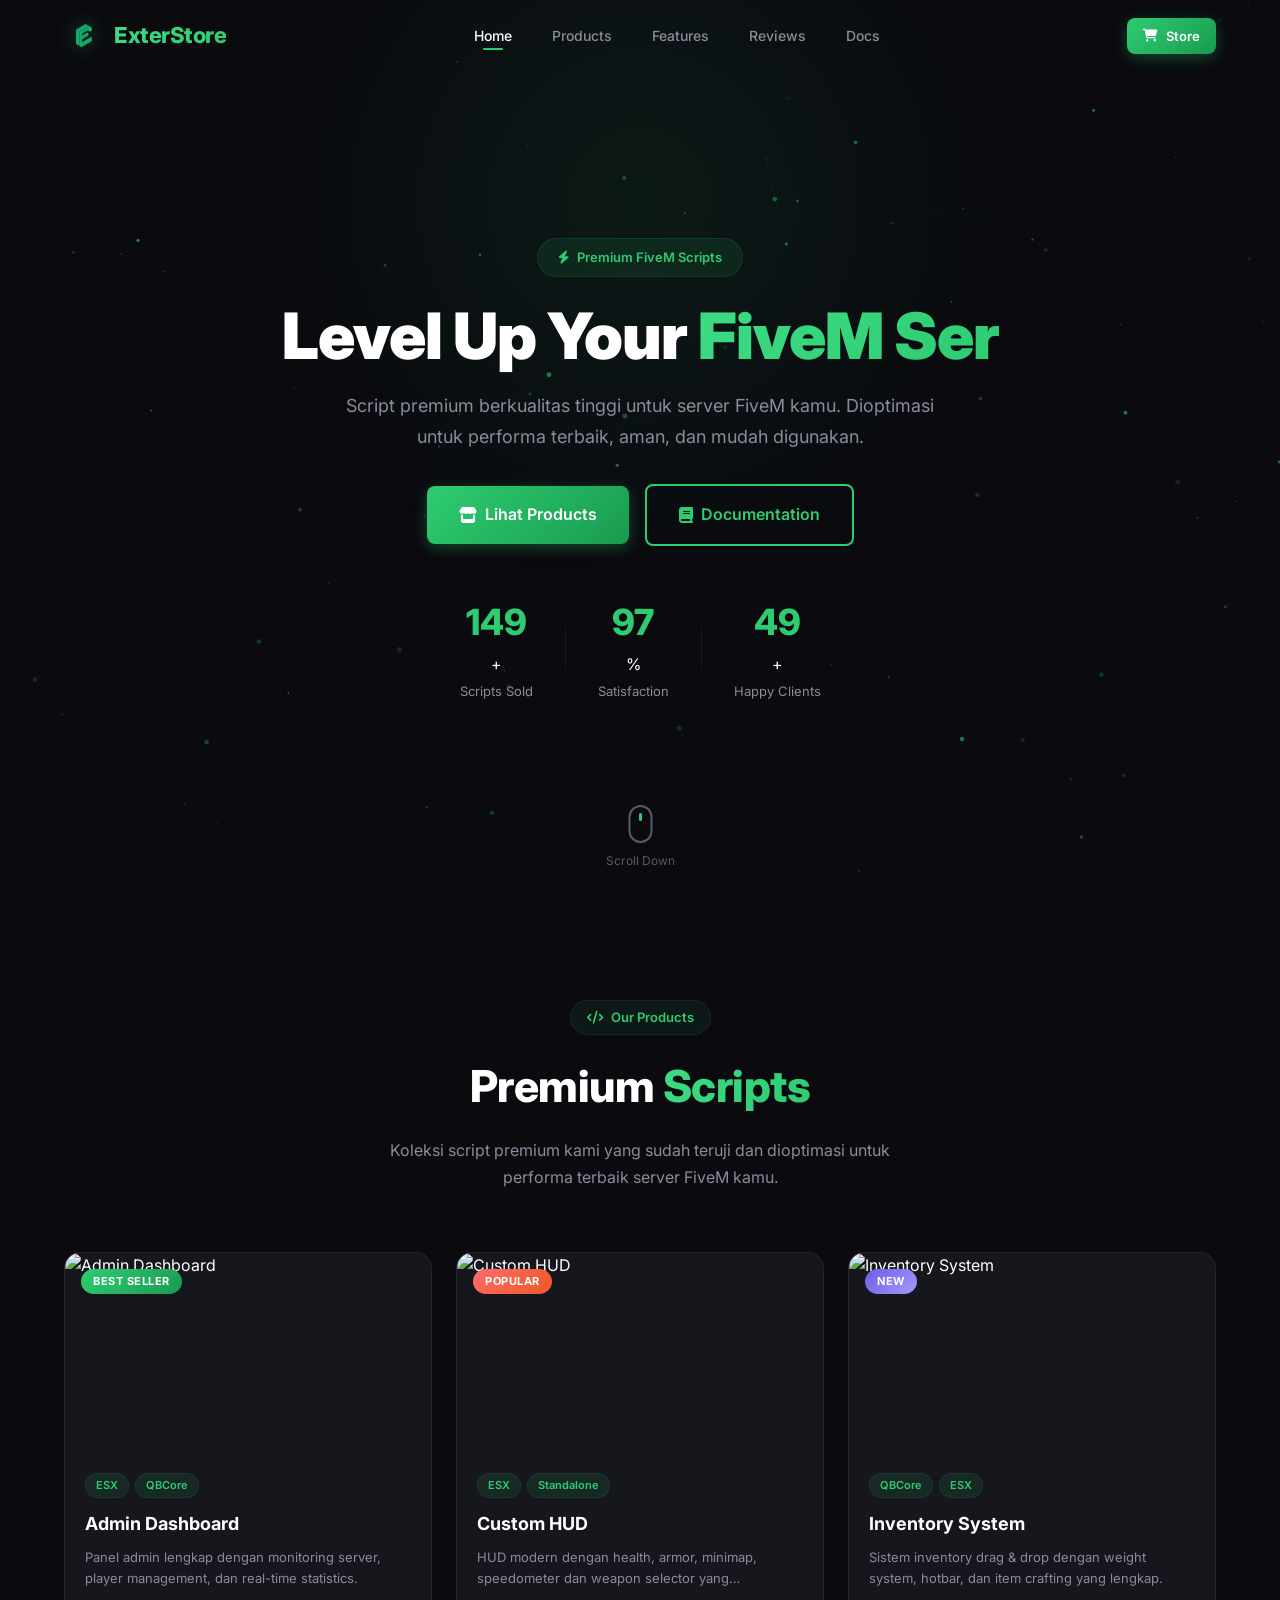
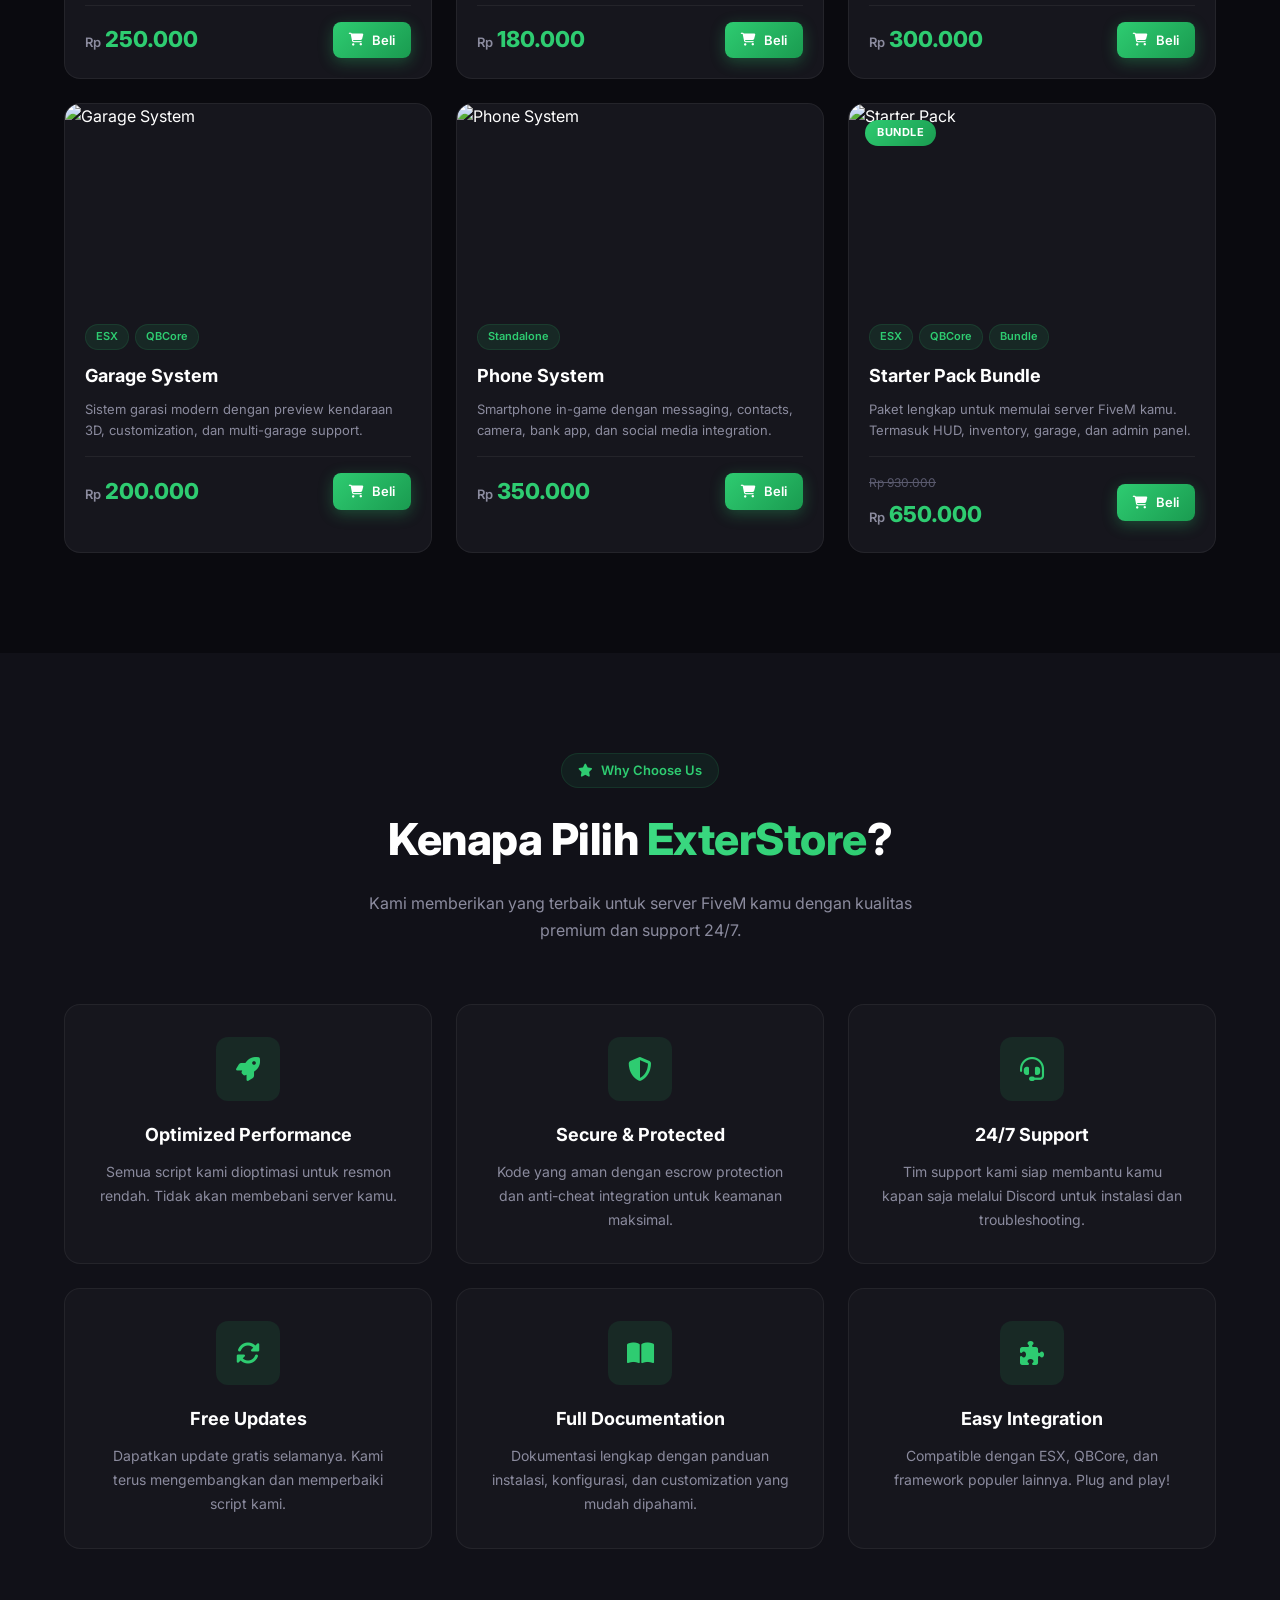
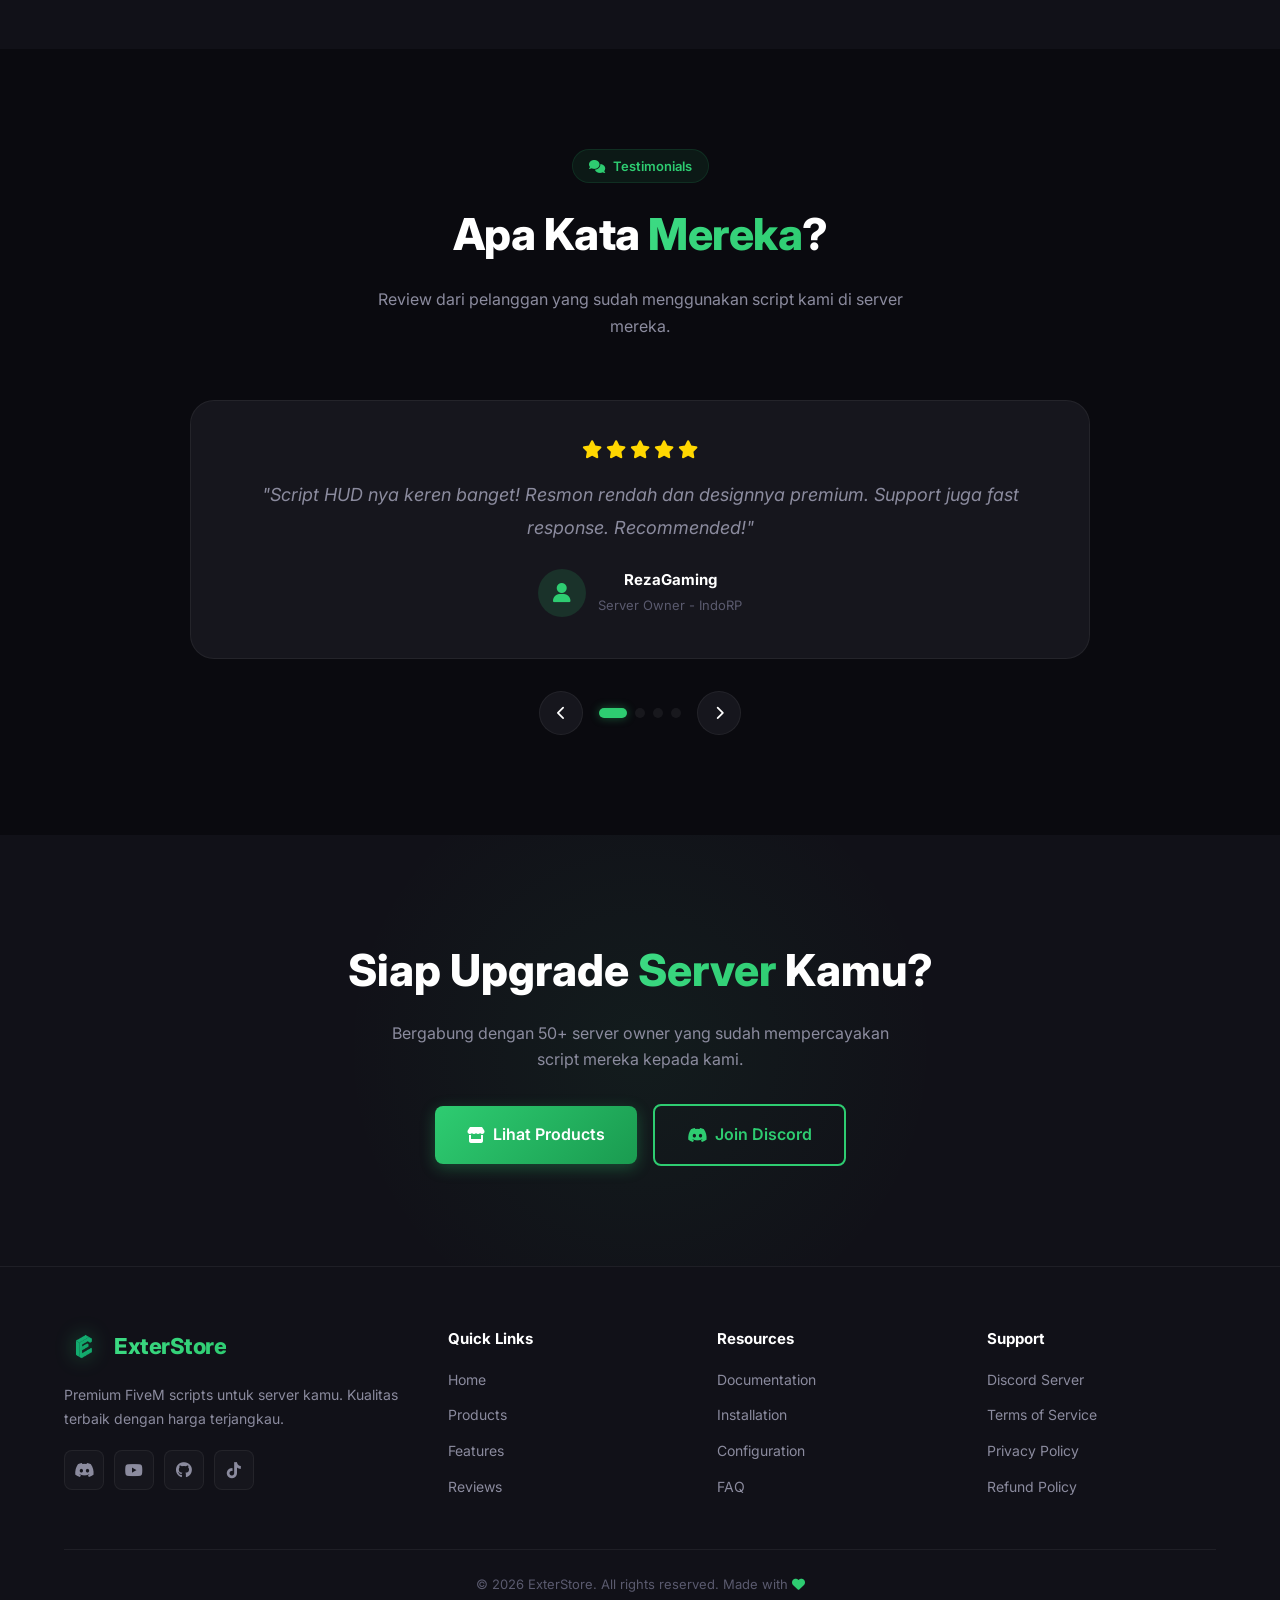
==== index.html @ 3ec89d00 "Add files via upload" ====
<!DOCTYPE html>
<html lang="id">
<head>
    <meta charset="UTF-8">
    <meta name="viewport" content="width=device-width, initial-scale=1.0">
    <title>ExterStore - Premium FiveM Scripts</title>
    <link rel="icon" href="logo.png" type="image/png">
    <link href="https://fonts.googleapis.com/css2?family=Inter:wght@300;400;500;600;700;800;900&display=swap" rel="stylesheet">
    <link rel="stylesheet" href="https://cdnjs.cloudflare.com/ajax/libs/font-awesome/6.5.1/css/all.min.css">
    <link rel="stylesheet" href="style.css">
</head>
<body>
    <!-- Particle Canvas -->
    <canvas id="particles-canvas"></canvas>

    <!-- Navbar -->
    <nav class="navbar" id="navbar">
        <div class="nav-container">
            <a href="#" class="nav-logo">
                <img src="logo.png" alt="ExterStore Logo" class="logo-img">
                <span class="logo-text">ExterStore</span>
            </a>
            <ul class="nav-links" id="navLinks">
                <li><a href="#home" class="nav-link active">Home</a></li>
                <li><a href="#products" class="nav-link">Products</a></li>
                <li><a href="#features" class="nav-link">Features</a></li>
                <li><a href="#testimonials" class="nav-link">Reviews</a></li>
                <li><a href="docs.html" class="nav-link">Docs</a></li>
            </ul>
            <div class="nav-actions">
                <a href="#products" class="btn btn-primary btn-sm">
                    <i class="fas fa-shopping-cart"></i> Store
                </a>
                <button class="mobile-toggle" id="mobileToggle">
                    <span></span><span></span><span></span>
                </button>
            </div>
        </div>
    </nav>

    <!-- Hero Section -->
    <section class="hero" id="home">
        <div class="hero-glow"></div>
        <div class="hero-content">
            <div class="hero-badge animate-fade-in">
                <i class="fas fa-bolt"></i> Premium FiveM Scripts
            </div>
            <h1 class="hero-title animate-fade-in-up">
                Level Up Your
                <span class="gradient-text" id="typingText">FiveM Server</span>
            </h1>
            <p class="hero-description animate-fade-in-up delay-1">
                Script premium berkualitas tinggi untuk server FiveM kamu. Dioptimasi untuk performa terbaik, aman, dan mudah digunakan.
            </p>
            <div class="hero-buttons animate-fade-in-up delay-2">
                <a href="#products" class="btn btn-primary btn-lg">
                    <i class="fas fa-store"></i> Lihat Products
                </a>
                <a href="docs.html" class="btn btn-outline btn-lg">
                    <i class="fas fa-book"></i> Documentation
                </a>
            </div>
            <div class="hero-stats animate-fade-in-up delay-3">
                <div class="stat-item">
                    <span class="stat-number" data-target="150">0</span>+
                    <span class="stat-label">Scripts Sold</span>
                </div>
                <div class="stat-divider"></div>
                <div class="stat-item">
                    <span class="stat-number" data-target="98">0</span>%
                    <span class="stat-label">Satisfaction</span>
                </div>
                <div class="stat-divider"></div>
                <div class="stat-item">
                    <span class="stat-number" data-target="50">0</span>+
                    <span class="stat-label">Happy Clients</span>
                </div>
            </div>
        </div>
        <div class="hero-image animate-float">
            <div class="hero-card-glow"></div>
            <img src="https://mgx-backend-cdn.metadl.com/generate/images/1095284/2026-04-07/3ccd2b19-914b-4d5c-8f27-8f76b8eb363f.png" alt="Hero Background" class="hero-img">
        </div>
        <div class="scroll-indicator">
            <div class="mouse">
                <div class="wheel"></div>
            </div>
            <span>Scroll Down</span>
        </div>
    </section>

    <!-- Products Section -->
    <section class="section products" id="products">
        <div class="container">
            <div class="section-header reveal">
                <span class="section-badge"><i class="fas fa-code"></i> Our Products</span>
                <h2 class="section-title">Premium <span class="gradient-text">Scripts</span></h2>
                <p class="section-desc">Koleksi script premium kami yang sudah teruji dan dioptimasi untuk performa terbaik server FiveM kamu.</p>
            </div>
            <div class="products-grid">
                <!-- Product 1 -->
                <div class="product-card reveal">
                    <div class="product-badge">Best Seller</div>
                    <div class="product-image">
                        <img src="https://mgx-backend-cdn.metadl.com/generate/images/1095284/2026-04-07/8261b1d1-0df1-408c-a20c-8b82af6bc684.png" alt="Admin Dashboard">
                        <div class="product-overlay">
                            <a href="#" class="btn btn-primary btn-sm">
                                <i class="fas fa-eye"></i> Preview
                            </a>
                        </div>
                    </div>
                    <div class="product-info">
                        <div class="product-tags">
                            <span class="tag">ESX</span>
                            <span class="tag">QBCore</span>
                        </div>
                        <h3 class="product-name">Admin Dashboard</h3>
                        <p class="product-desc">Panel admin lengkap dengan monitoring server, player management, dan real-time statistics.</p>
                        <div class="product-footer">
                            <div class="product-price">
                                <span class="price-currency">Rp</span>
                                <span class="price-amount">250.000</span>
                            </div>
                            <a href="#" class="btn btn-primary btn-sm">
                                <i class="fas fa-shopping-cart"></i> Beli
                            </a>
                        </div>
                    </div>
                </div>

                <!-- Product 2 -->
                <div class="product-card reveal">
                    <div class="product-badge hot">Popular</div>
                    <div class="product-image">
                        <img src="https://mgx-backend-cdn.metadl.com/generate/images/1095284/2026-04-07/e9086ade-e99c-4cfe-8490-0e15c5d70c6b.png" alt="Custom HUD">
                        <div class="product-overlay">
                            <a href="#" class="btn btn-primary btn-sm">
                                <i class="fas fa-eye"></i> Preview
                            </a>
                        </div>
                    </div>
                    <div class="product-info">
                        <div class="product-tags">
                            <span class="tag">ESX</span>
                            <span class="tag">Standalone</span>
                        </div>
                        <h3 class="product-name">Custom HUD</h3>
                        <p class="product-desc">HUD modern dengan health, armor, minimap, speedometer dan weapon selector yang customizable.</p>
                        <div class="product-footer">
                            <div class="product-price">
                                <span class="price-currency">Rp</span>
                                <span class="price-amount">180.000</span>
                            </div>
                            <a href="#" class="btn btn-primary btn-sm">
                                <i class="fas fa-shopping-cart"></i> Beli
                            </a>
                        </div>
                    </div>
                </div>

                <!-- Product 3 -->
                <div class="product-card reveal">
                    <div class="product-badge new">New</div>
                    <div class="product-image">
                        <img src="https://mgx-backend-cdn.metadl.com/generate/images/1095284/2026-04-07/09e29620-072c-4ce6-9c4b-a440757230c9.png" alt="Inventory System">
                        <div class="product-overlay">
                            <a href="#" class="btn btn-primary btn-sm">
                                <i class="fas fa-eye"></i> Preview
                            </a>
                        </div>
                    </div>
                    <div class="product-info">
                        <div class="product-tags">
                            <span class="tag">QBCore</span>
                            <span class="tag">ESX</span>
                        </div>
                        <h3 class="product-name">Inventory System</h3>
                        <p class="product-desc">Sistem inventory drag & drop dengan weight system, hotbar, dan item crafting yang lengkap.</p>
                        <div class="product-footer">
                            <div class="product-price">
                                <span class="price-currency">Rp</span>
                                <span class="price-amount">300.000</span>
                            </div>
                            <a href="#" class="btn btn-primary btn-sm">
                                <i class="fas fa-shopping-cart"></i> Beli
                            </a>
                        </div>
                    </div>
                </div>

                <!-- Product 4 -->
                <div class="product-card reveal">
                    <div class="product-image">
                        <img src="https://mgx-backend-cdn.metadl.com/generate/images/1095284/2026-04-07/8261b1d1-0df1-408c-a20c-8b82af6bc684.png" alt="Garage System">
                        <div class="product-overlay">
                            <a href="#" class="btn btn-primary btn-sm">
                                <i class="fas fa-eye"></i> Preview
                            </a>
                        </div>
                    </div>
                    <div class="product-info">
                        <div class="product-tags">
                            <span class="tag">ESX</span>
                            <span class="tag">QBCore</span>
                        </div>
                        <h3 class="product-name">Garage System</h3>
                        <p class="product-desc">Sistem garasi modern dengan preview kendaraan 3D, customization, dan multi-garage support.</p>
                        <div class="product-footer">
                            <div class="product-price">
                                <span class="price-currency">Rp</span>
                                <span class="price-amount">200.000</span>
                            </div>
                            <a href="#" class="btn btn-primary btn-sm">
                                <i class="fas fa-shopping-cart"></i> Beli
                            </a>
                        </div>
                    </div>
                </div>

                <!-- Product 5 -->
                <div class="product-card reveal">
                    <div class="product-image">
                        <img src="https://mgx-backend-cdn.metadl.com/generate/images/1095284/2026-04-07/e9086ade-e99c-4cfe-8490-0e15c5d70c6b.png" alt="Phone System">
                        <div class="product-overlay">
                            <a href="#" class="btn btn-primary btn-sm">
                                <i class="fas fa-eye"></i> Preview
                            </a>
                        </div>
                    </div>
                    <div class="product-info">
                        <div class="product-tags">
                            <span class="tag">Standalone</span>
                        </div>
                        <h3 class="product-name">Phone System</h3>
                        <p class="product-desc">Smartphone in-game dengan messaging, contacts, camera, bank app, dan social media integration.</p>
                        <div class="product-footer">
                            <div class="product-price">
                                <span class="price-currency">Rp</span>
                                <span class="price-amount">350.000</span>
                            </div>
                            <a href="#" class="btn btn-primary btn-sm">
                                <i class="fas fa-shopping-cart"></i> Beli
                            </a>
                        </div>
                    </div>
                </div>

                <!-- Product 6 -->
                <div class="product-card reveal">
                    <div class="product-badge">Bundle</div>
                    <div class="product-image">
                        <img src="https://mgx-backend-cdn.metadl.com/generate/images/1095284/2026-04-07/09e29620-072c-4ce6-9c4b-a440757230c9.png" alt="Starter Pack">
                        <div class="product-overlay">
                            <a href="#" class="btn btn-primary btn-sm">
                                <i class="fas fa-eye"></i> Preview
                            </a>
                        </div>
                    </div>
                    <div class="product-info">
                        <div class="product-tags">
                            <span class="tag">ESX</span>
                            <span class="tag">QBCore</span>
                            <span class="tag">Bundle</span>
                        </div>
                        <h3 class="product-name">Starter Pack Bundle</h3>
                        <p class="product-desc">Paket lengkap untuk memulai server FiveM kamu. Termasuk HUD, inventory, garage, dan admin panel.</p>
                        <div class="product-footer">
                            <div class="product-price">
                                <span class="price-old">Rp 930.000</span>
                                <span class="price-currency">Rp</span>
                                <span class="price-amount">650.000</span>
                            </div>
                            <a href="#" class="btn btn-primary btn-sm">
                                <i class="fas fa-shopping-cart"></i> Beli
                            </a>
                        </div>
                    </div>
                </div>
            </div>
        </div>
    </section>

    <!-- Features Section -->
    <section class="section features" id="features">
        <div class="container">
            <div class="section-header reveal">
                <span class="section-badge"><i class="fas fa-star"></i> Why Choose Us</span>
                <h2 class="section-title">Kenapa Pilih <span class="gradient-text">ExterStore</span>?</h2>
                <p class="section-desc">Kami memberikan yang terbaik untuk server FiveM kamu dengan kualitas premium dan support 24/7.</p>
            </div>
            <div class="features-grid">
                <div class="feature-card reveal">
                    <div class="feature-icon">
                        <i class="fas fa-rocket"></i>
                    </div>
                    <h3>Optimized Performance</h3>
                    <p>Semua script kami dioptimasi untuk resmon rendah. Tidak akan membebani server kamu.</p>
                </div>
                <div class="feature-card reveal">
                    <div class="feature-icon">
                        <i class="fas fa-shield-alt"></i>
                    </div>
                    <h3>Secure & Protected</h3>
                    <p>Kode yang aman dengan escrow protection dan anti-cheat integration untuk keamanan maksimal.</p>
                </div>
                <div class="feature-card reveal">
                    <div class="feature-icon">
                        <i class="fas fa-headset"></i>
                    </div>
                    <h3>24/7 Support</h3>
                    <p>Tim support kami siap membantu kamu kapan saja melalui Discord untuk instalasi dan troubleshooting.</p>
                </div>
                <div class="feature-card reveal">
                    <div class="feature-icon">
                        <i class="fas fa-sync-alt"></i>
                    </div>
                    <h3>Free Updates</h3>
                    <p>Dapatkan update gratis selamanya. Kami terus mengembangkan dan memperbaiki script kami.</p>
                </div>
                <div class="feature-card reveal">
                    <div class="feature-icon">
                        <i class="fas fa-book-open"></i>
                    </div>
                    <h3>Full Documentation</h3>
                    <p>Dokumentasi lengkap dengan panduan instalasi, konfigurasi, dan customization yang mudah dipahami.</p>
                </div>
                <div class="feature-card reveal">
                    <div class="feature-icon">
                        <i class="fas fa-puzzle-piece"></i>
                    </div>
                    <h3>Easy Integration</h3>
                    <p>Compatible dengan ESX, QBCore, dan framework populer lainnya. Plug and play!</p>
                </div>
            </div>
        </div>
    </section>

    <!-- Testimonials Section -->
    <section class="section testimonials" id="testimonials">
        <div class="container">
            <div class="section-header reveal">
                <span class="section-badge"><i class="fas fa-comments"></i> Testimonials</span>
                <h2 class="section-title">Apa Kata <span class="gradient-text">Mereka</span>?</h2>
                <p class="section-desc">Review dari pelanggan yang sudah menggunakan script kami di server mereka.</p>
            </div>
            <div class="testimonials-slider">
                <div class="testimonials-track" id="testimonialsTrack">
                    <div class="testimonial-card">
                        <div class="testimonial-stars">
                            <i class="fas fa-star"></i><i class="fas fa-star"></i><i class="fas fa-star"></i><i class="fas fa-star"></i><i class="fas fa-star"></i>
                        </div>
                        <p class="testimonial-text">"Script HUD nya keren banget! Resmon rendah dan designnya premium. Support juga fast response. Recommended!"</p>
                        <div class="testimonial-author">
                            <div class="author-avatar">
                                <i class="fas fa-user"></i>
                            </div>
                            <div class="author-info">
                                <h4>RezaGaming</h4>
                                <span>Server Owner - IndoRP</span>
                            </div>
                        </div>
                    </div>
                    <div class="testimonial-card">
                        <div class="testimonial-stars">
                            <i class="fas fa-star"></i><i class="fas fa-star"></i><i class="fas fa-star"></i><i class="fas fa-star"></i><i class="fas fa-star"></i>
                        </div>
                        <p class="testimonial-text">"Admin Dashboard nya sangat membantu untuk manage server. Fiturnya lengkap dan mudah digunakan. Worth the price!"</p>
                        <div class="testimonial-author">
                            <div class="author-avatar">
                                <i class="fas fa-user"></i>
                            </div>
                            <div class="author-info">
                                <h4>DarkNight</h4>
                                <span>Developer - NightCity RP</span>
                            </div>
                        </div>
                    </div>
                    <div class="testimonial-card">
                        <div class="testimonial-stars">
                            <i class="fas fa-star"></i><i class="fas fa-star"></i><i class="fas fa-star"></i><i class="fas fa-star"></i><i class="fas fa-star-half-alt"></i>
                        </div>
                        <p class="testimonial-text">"Inventory system nya smooth banget, drag and drop nya responsive. Player di server saya suka banget sama UI nya!"</p>
                        <div class="testimonial-author">
                            <div class="author-avatar">
                                <i class="fas fa-user"></i>
                            </div>
                            <div class="author-info">
                                <h4>AxelDev</h4>
                                <span>Server Owner - MetroCity</span>
                            </div>
                        </div>
                    </div>
                    <div class="testimonial-card">
                        <div class="testimonial-stars">
                            <i class="fas fa-star"></i><i class="fas fa-star"></i><i class="fas fa-star"></i><i class="fas fa-star"></i><i class="fas fa-star"></i>
                        </div>
                        <p class="testimonial-text">"Beli starter pack bundle dan langsung bisa setup server dalam sehari. Dokumentasinya jelas dan lengkap. Top!"</p>
                        <div class="testimonial-author">
                            <div class="author-avatar">
                                <i class="fas fa-user"></i>
                            </div>
                            <div class="author-info">
                                <h4>FajarRP</h4>
                                <span>Server Owner - SunriseRP</span>
                            </div>
                        </div>
                    </div>
                </div>
                <div class="slider-controls">
                    <button class="slider-btn prev" id="prevBtn"><i class="fas fa-chevron-left"></i></button>
                    <div class="slider-dots" id="sliderDots"></div>
                    <button class="slider-btn next" id="nextBtn"><i class="fas fa-chevron-right"></i></button>
                </div>
            </div>
        </div>
    </section>

    <!-- CTA Section -->
    <section class="section cta-section">
        <div class="cta-glow"></div>
        <div class="container">
            <div class="cta-content reveal">
                <h2 class="cta-title">Siap Upgrade <span class="gradient-text">Server</span> Kamu?</h2>
                <p class="cta-desc">Bergabung dengan 50+ server owner yang sudah mempercayakan script mereka kepada kami.</p>
                <div class="cta-buttons">
                    <a href="#products" class="btn btn-primary btn-lg">
                        <i class="fas fa-store"></i> Lihat Products
                    </a>
                    <a href="https://discord.gg/" class="btn btn-outline btn-lg" target="_blank">
                        <i class="fab fa-discord"></i> Join Discord
                    </a>
                </div>
            </div>
        </div>
    </section>

    <!-- Footer -->
    <footer class="footer">
        <div class="container">
            <div class="footer-grid">
                <div class="footer-brand">
                    <a href="#" class="footer-logo">
                        <img src="logo.png" alt="ExterStore Logo" class="logo-img">
                        <span class="logo-text">ExterStore</span>
                    </a>
                    <p class="footer-desc">Premium FiveM scripts untuk server kamu. Kualitas terbaik dengan harga terjangkau.</p>
                    <div class="footer-socials">
                        <a href="#" class="social-link"><i class="fab fa-discord"></i></a>
                        <a href="#" class="social-link"><i class="fab fa-youtube"></i></a>
                        <a href="#" class="social-link"><i class="fab fa-github"></i></a>
                        <a href="#" class="social-link"><i class="fab fa-tiktok"></i></a>
                    </div>
                </div>
                <div class="footer-links-group">
                    <h4>Quick Links</h4>
                    <ul class="footer-links">
                        <li><a href="#home">Home</a></li>
                        <li><a href="#products">Products</a></li>
                        <li><a href="#features">Features</a></li>
                        <li><a href="#testimonials">Reviews</a></li>
                    </ul>
                </div>
                <div class="footer-links-group">
                    <h4>Resources</h4>
                    <ul class="footer-links">
                        <li><a href="docs.html">Documentation</a></li>
                        <li><a href="docs.html#installation">Installation</a></li>
                        <li><a href="docs.html#configuration">Configuration</a></li>
                        <li><a href="docs.html#faq">FAQ</a></li>
                    </ul>
                </div>
                <div class="footer-links-group">
                    <h4>Support</h4>
                    <ul class="footer-links">
                        <li><a href="#">Discord Server</a></li>
                        <li><a href="#">Terms of Service</a></li>
                        <li><a href="#">Privacy Policy</a></li>
                        <li><a href="#">Refund Policy</a></li>
                    </ul>
                </div>
            </div>
            <div class="footer-bottom">
                <p>&copy; 2026 ExterStore. All rights reserved. Made with <i class="fas fa-heart" style="color: #2ECC71;"></i></p>
            </div>
        </div>
    </footer>

    <script src="script.js"></script>
</body>
</html>
---- style.css ----
/* ============================================
   ExterStore - Premium FiveM Scripts Store
   Dark Theme + Green Accent
   ============================================ */

/* === CSS Variables === */
:root {
    --bg-primary: #0A0A0F;
    --bg-secondary: #111118;
    --bg-card: #16161D;
    --bg-card-hover: #1C1C25;
    --accent: #2ECC71;
    --accent-light: #3DDB84;
    --accent-dark: #1A9B50;
    --accent-glow: rgba(46, 204, 113, 0.3);
    --accent-glow-strong: rgba(46, 204, 113, 0.5);
    --text-primary: #FFFFFF;
    --text-secondary: #8B8B9E;
    --text-muted: #5A5A6E;
    --border: rgba(46, 204, 113, 0.12);
    --border-light: rgba(255, 255, 255, 0.06);
    --gradient-green: linear-gradient(135deg, #2ECC71, #1A9B50);
    --gradient-green-light: linear-gradient(135deg, #3DDB84, #2ECC71);
    --shadow-green: 0 0 30px rgba(46, 204, 113, 0.2);
    --shadow-card: 0 8px 32px rgba(0, 0, 0, 0.3);
    --radius-sm: 8px;
    --radius-md: 12px;
    --radius-lg: 16px;
    --radius-xl: 24px;
    --transition: all 0.3s cubic-bezier(0.4, 0, 0.2, 1);
    --transition-slow: all 0.6s cubic-bezier(0.4, 0, 0.2, 1);
}

/* === Reset & Base === */
*, *::before, *::after {
    margin: 0;
    padding: 0;
    box-sizing: border-box;
}

html {
    scroll-behavior: smooth;
    scroll-padding-top: 80px;
}

body {
    font-family: 'Inter', -apple-system, BlinkMacSystemFont, sans-serif;
    background-color: var(--bg-primary);
    color: var(--text-primary);
    line-height: 1.6;
    overflow-x: hidden;
    -webkit-font-smoothing: antialiased;
}

a {
    text-decoration: none;
    color: inherit;
    transition: var(--transition);
}

img {
    max-width: 100%;
    height: auto;
    display: block;
}

ul {
    list-style: none;
}

.container {
    max-width: 1200px;
    margin: 0 auto;
    padding: 0 24px;
}

/* === Particle Canvas === */
#particles-canvas {
    position: fixed;
    top: 0;
    left: 0;
    width: 100%;
    height: 100%;
    z-index: 0;
    pointer-events: none;
}

/* === Buttons === */
.btn {
    display: inline-flex;
    align-items: center;
    gap: 8px;
    padding: 12px 24px;
    border-radius: var(--radius-sm);
    font-weight: 600;
    font-size: 14px;
    cursor: pointer;
    transition: var(--transition);
    border: none;
    position: relative;
    overflow: hidden;
    font-family: inherit;
}

.btn::before {
    content: '';
    position: absolute;
    top: 0;
    left: -100%;
    width: 100%;
    height: 100%;
    background: linear-gradient(90deg, transparent, rgba(255,255,255,0.1), transparent);
    transition: left 0.5s;
}

.btn:hover::before {
    left: 100%;
}

.btn-primary {
    background: var(--gradient-green);
    color: #fff;
    box-shadow: 0 4px 15px rgba(46, 204, 113, 0.3);
}

.btn-primary:hover {
    box-shadow: 0 6px 25px rgba(46, 204, 113, 0.5);
    transform: translateY(-2px);
}

.btn-outline {
    background: transparent;
    color: var(--accent);
    border: 2px solid var(--accent);
}

.btn-outline:hover {
    background: rgba(46, 204, 113, 0.1);
    box-shadow: 0 4px 15px rgba(46, 204, 113, 0.2);
    transform: translateY(-2px);
}

.btn-sm {
    padding: 8px 16px;
    font-size: 13px;
}

.btn-lg {
    padding: 16px 32px;
    font-size: 16px;
}

/* === Gradient Text === */
.gradient-text {
    background: var(--gradient-green-light);
    -webkit-background-clip: text;
    -webkit-text-fill-color: transparent;
    background-clip: text;
}

/* === Navbar === */
.navbar {
    position: fixed;
    top: 0;
    left: 0;
    width: 100%;
    z-index: 1000;
    padding: 16px 0;
    transition: var(--transition);
    background: transparent;
}

.navbar.scrolled {
    background: rgba(10, 10, 15, 0.85);
    backdrop-filter: blur(20px);
    -webkit-backdrop-filter: blur(20px);
    border-bottom: 1px solid var(--border-light);
    padding: 10px 0;
}

.nav-container {
    max-width: 1200px;
    margin: 0 auto;
    padding: 0 24px;
    display: flex;
    align-items: center;
    justify-content: space-between;
}

.nav-logo {
    display: flex;
    align-items: center;
    gap: 10px;
    z-index: 1001;
}

.logo-img {
    width: 40px;
    height: 40px;
    border-radius: 10px;
    filter: drop-shadow(0 0 10px rgba(46, 204, 113, 0.4));
    transition: var(--transition);
}

.nav-logo:hover .logo-img {
    filter: drop-shadow(0 0 20px rgba(46, 204, 113, 0.6));
    transform: scale(1.05);
}

.logo-text {
    font-size: 22px;
    font-weight: 800;
    background: var(--gradient-green-light);
    -webkit-background-clip: text;
    -webkit-text-fill-color: transparent;
    background-clip: text;
    letter-spacing: -0.5px;
}

.nav-links {
    display: flex;
    align-items: center;
    gap: 8px;
}

.nav-link {
    padding: 8px 16px;
    border-radius: var(--radius-sm);
    font-size: 14px;
    font-weight: 500;
    color: var(--text-secondary);
    transition: var(--transition);
    position: relative;
}

.nav-link::after {
    content: '';
    position: absolute;
    bottom: 2px;
    left: 50%;
    transform: translateX(-50%);
    width: 0;
    height: 2px;
    background: var(--accent);
    border-radius: 2px;
    transition: var(--transition);
}

.nav-link:hover,
.nav-link.active {
    color: var(--text-primary);
}

.nav-link:hover::after,
.nav-link.active::after {
    width: 20px;
}

.nav-actions {
    display: flex;
    align-items: center;
    gap: 12px;
}

.mobile-toggle {
    display: none;
    flex-direction: column;
    gap: 5px;
    background: none;
    border: none;
    cursor: pointer;
    padding: 4px;
    z-index: 1001;
}

.mobile-toggle span {
    width: 24px;
    height: 2px;
    background: var(--text-primary);
    border-radius: 2px;
    transition: var(--transition);
}

.mobile-toggle.active span:nth-child(1) {
    transform: rotate(45deg) translate(5px, 5px);
}

.mobile-toggle.active span:nth-child(2) {
    opacity: 0;
}

.mobile-toggle.active span:nth-child(3) {
    transform: rotate(-45deg) translate(5px, -5px);
}

/* === Hero Section === */
.hero {
    min-height: 100vh;
    display: flex;
    align-items: center;
    justify-content: center;
    position: relative;
    padding: 120px 24px 80px;
    overflow: hidden;
}

.hero-glow {
    position: absolute;
    top: -200px;
    left: 50%;
    transform: translateX(-50%);
    width: 800px;
    height: 800px;
    background: radial-gradient(circle, rgba(46, 204, 113, 0.08) 0%, transparent 70%);
    pointer-events: none;
    animation: pulseGlow 4s ease-in-out infinite;
}

@keyframes pulseGlow {
    0%, 100% { opacity: 0.5; transform: translateX(-50%) scale(1); }
    50% { opacity: 1; transform: translateX(-50%) scale(1.1); }
}

.hero-content {
    text-align: center;
    position: relative;
    z-index: 2;
    max-width: 800px;
}

.hero-badge {
    display: inline-flex;
    align-items: center;
    gap: 8px;
    padding: 8px 20px;
    background: rgba(46, 204, 113, 0.1);
    border: 1px solid var(--border);
    border-radius: 50px;
    font-size: 13px;
    font-weight: 600;
    color: var(--accent);
    margin-bottom: 24px;
    animation: badgePulse 2s ease-in-out infinite;
}

@keyframes badgePulse {
    0%, 100% { box-shadow: 0 0 0 0 rgba(46, 204, 113, 0.2); }
    50% { box-shadow: 0 0 0 10px rgba(46, 204, 113, 0); }
}

.hero-title {
    font-size: clamp(36px, 6vw, 64px);
    font-weight: 900;
    line-height: 1.1;
    margin-bottom: 20px;
    letter-spacing: -1px;
}

.hero-description {
    font-size: 18px;
    color: var(--text-secondary);
    max-width: 600px;
    margin: 0 auto 32px;
    line-height: 1.7;
}

.hero-buttons {
    display: flex;
    align-items: center;
    justify-content: center;
    gap: 16px;
    margin-bottom: 48px;
    flex-wrap: wrap;
}

.hero-stats {
    display: flex;
    align-items: center;
    justify-content: center;
    gap: 32px;
    flex-wrap: wrap;
}

.stat-item {
    text-align: center;
}

.stat-number {
    font-size: 36px;
    font-weight: 800;
    color: var(--accent);
    display: block;
}

.stat-label {
    font-size: 13px;
    color: var(--text-secondary);
    display: block;
    margin-top: 4px;
}

.stat-divider {
    width: 1px;
    height: 40px;
    background: var(--border-light);
}

.hero-image {
    display: none;
}

.scroll-indicator {
    position: absolute;
    bottom: 30px;
    left: 50%;
    transform: translateX(-50%);
    display: flex;
    flex-direction: column;
    align-items: center;
    gap: 8px;
    color: var(--text-muted);
    font-size: 12px;
    animation: bounce 2s ease-in-out infinite;
}

@keyframes bounce {
    0%, 100% { transform: translateX(-50%) translateY(0); }
    50% { transform: translateX(-50%) translateY(-10px); }
}

.mouse {
    width: 24px;
    height: 38px;
    border: 2px solid var(--text-muted);
    border-radius: 12px;
    position: relative;
}

.wheel {
    width: 3px;
    height: 8px;
    background: var(--accent);
    border-radius: 3px;
    position: absolute;
    top: 6px;
    left: 50%;
    transform: translateX(-50%);
    animation: scrollWheel 1.5s ease-in-out infinite;
}

@keyframes scrollWheel {
    0% { opacity: 1; transform: translateX(-50%) translateY(0); }
    100% { opacity: 0; transform: translateX(-50%) translateY(12px); }
}

/* === Section Styles === */
.section {
    padding: 100px 0;
    position: relative;
    z-index: 1;
}

.section-header {
    text-align: center;
    margin-bottom: 60px;
}

.section-badge {
    display: inline-flex;
    align-items: center;
    gap: 8px;
    padding: 6px 16px;
    background: rgba(46, 204, 113, 0.08);
    border: 1px solid var(--border);
    border-radius: 50px;
    font-size: 13px;
    font-weight: 600;
    color: var(--accent);
    margin-bottom: 16px;
}

.section-title {
    font-size: clamp(28px, 4vw, 44px);
    font-weight: 800;
    margin-bottom: 16px;
    letter-spacing: -0.5px;
}

.section-desc {
    font-size: 16px;
    color: var(--text-secondary);
    max-width: 550px;
    margin: 0 auto;
    line-height: 1.7;
}

/* === Products Grid === */
.products-grid {
    display: grid;
    grid-template-columns: repeat(3, 1fr);
    gap: 24px;
}

.product-card {
    background: var(--bg-card);
    border-radius: var(--radius-lg);
    border: 1px solid var(--border-light);
    overflow: hidden;
    transition: var(--transition-slow);
    position: relative;
}

.product-card:hover {
    transform: translateY(-8px);
    border-color: var(--border);
    box-shadow: 0 20px 60px rgba(0, 0, 0, 0.4), 0 0 40px rgba(46, 204, 113, 0.1);
}

.product-badge {
    position: absolute;
    top: 16px;
    left: 16px;
    padding: 4px 12px;
    background: var(--gradient-green);
    color: #fff;
    font-size: 11px;
    font-weight: 700;
    border-radius: 50px;
    z-index: 3;
    text-transform: uppercase;
    letter-spacing: 0.5px;
}

.product-badge.hot {
    background: linear-gradient(135deg, #FF6B6B, #EE5A24);
}

.product-badge.new {
    background: linear-gradient(135deg, #6C5CE7, #A29BFE);
}

.product-image {
    position: relative;
    height: 200px;
    overflow: hidden;
}

.product-image img {
    width: 100%;
    height: 100%;
    object-fit: cover;
    transition: var(--transition-slow);
}

.product-card:hover .product-image img {
    transform: scale(1.08);
}

.product-overlay {
    position: absolute;
    inset: 0;
    background: rgba(10, 10, 15, 0.7);
    display: flex;
    align-items: center;
    justify-content: center;
    opacity: 0;
    transition: var(--transition);
}

.product-card:hover .product-overlay {
    opacity: 1;
}

.product-info {
    padding: 20px;
}

.product-tags {
    display: flex;
    gap: 6px;
    margin-bottom: 12px;
    flex-wrap: wrap;
}

.tag {
    padding: 3px 10px;
    background: rgba(46, 204, 113, 0.1);
    border: 1px solid var(--border);
    border-radius: 50px;
    font-size: 11px;
    font-weight: 600;
    color: var(--accent);
}

.product-name {
    font-size: 18px;
    font-weight: 700;
    margin-bottom: 8px;
}

.product-desc {
    font-size: 13px;
    color: var(--text-secondary);
    line-height: 1.6;
    margin-bottom: 16px;
    display: -webkit-box;
    -webkit-line-clamp: 2;
    -webkit-box-orient: vertical;
    overflow: hidden;
}

.product-footer {
    display: flex;
    align-items: center;
    justify-content: space-between;
    padding-top: 16px;
    border-top: 1px solid var(--border-light);
}

.product-price {
    display: flex;
    align-items: baseline;
    gap: 4px;
    flex-wrap: wrap;
}

.price-currency {
    font-size: 13px;
    color: var(--text-secondary);
    font-weight: 600;
}

.price-amount {
    font-size: 22px;
    font-weight: 800;
    color: var(--accent);
}

.price-old {
    font-size: 12px;
    color: var(--text-muted);
    text-decoration: line-through;
    display: block;
    width: 100%;
}

/* === Features Grid === */
.features {
    background: var(--bg-secondary);
}

.features-grid {
    display: grid;
    grid-template-columns: repeat(3, 1fr);
    gap: 24px;
}

.feature-card {
    background: var(--bg-card);
    border: 1px solid var(--border-light);
    border-radius: var(--radius-lg);
    padding: 32px;
    text-align: center;
    transition: var(--transition-slow);
    position: relative;
    overflow: hidden;
}

.feature-card::before {
    content: '';
    position: absolute;
    top: 0;
    left: 0;
    width: 100%;
    height: 3px;
    background: var(--gradient-green);
    transform: scaleX(0);
    transition: var(--transition);
}

.feature-card:hover::before {
    transform: scaleX(1);
}

.feature-card:hover {
    transform: translateY(-6px);
    border-color: var(--border);
    box-shadow: 0 15px 40px rgba(0, 0, 0, 0.3), 0 0 30px rgba(46, 204, 113, 0.08);
}

.feature-icon {
    width: 64px;
    height: 64px;
    border-radius: var(--radius-md);
    background: rgba(46, 204, 113, 0.1);
    display: flex;
    align-items: center;
    justify-content: center;
    margin: 0 auto 20px;
    font-size: 24px;
    color: var(--accent);
    transition: var(--transition);
}

.feature-card:hover .feature-icon {
    background: var(--gradient-green);
    color: #fff;
    box-shadow: 0 8px 25px rgba(46, 204, 113, 0.3);
    transform: scale(1.1);
}

.feature-card h3 {
    font-size: 18px;
    font-weight: 700;
    margin-bottom: 10px;
}

.feature-card p {
    font-size: 14px;
    color: var(--text-secondary);
    line-height: 1.7;
}

/* === Testimonials === */
.testimonials-slider {
    max-width: 900px;
    margin: 0 auto;
    overflow: hidden;
    position: relative;
}

.testimonials-track {
    display: flex;
    transition: transform 0.5s cubic-bezier(0.4, 0, 0.2, 1);
}

.testimonial-card {
    min-width: 100%;
    padding: 40px;
    background: var(--bg-card);
    border: 1px solid var(--border-light);
    border-radius: var(--radius-xl);
    text-align: center;
    box-sizing: border-box;
}

.testimonial-stars {
    display: flex;
    justify-content: center;
    gap: 4px;
    margin-bottom: 20px;
    color: #FFD700;
    font-size: 18px;
}

.testimonial-text {
    font-size: 18px;
    line-height: 1.8;
    color: var(--text-secondary);
    margin-bottom: 24px;
    font-style: italic;
}

.testimonial-author {
    display: flex;
    align-items: center;
    justify-content: center;
    gap: 12px;
}

.author-avatar {
    width: 48px;
    height: 48px;
    border-radius: 50%;
    background: rgba(46, 204, 113, 0.15);
    display: flex;
    align-items: center;
    justify-content: center;
    color: var(--accent);
    font-size: 20px;
}

.author-info h4 {
    font-size: 15px;
    font-weight: 700;
}

.author-info span {
    font-size: 13px;
    color: var(--text-muted);
}

.slider-controls {
    display: flex;
    align-items: center;
    justify-content: center;
    gap: 16px;
    margin-top: 32px;
}

.slider-btn {
    width: 44px;
    height: 44px;
    border-radius: 50%;
    background: var(--bg-card);
    border: 1px solid var(--border-light);
    color: var(--text-primary);
    display: flex;
    align-items: center;
    justify-content: center;
    cursor: pointer;
    transition: var(--transition);
    font-size: 14px;
}

.slider-btn:hover {
    background: var(--accent);
    color: #fff;
    border-color: var(--accent);
    box-shadow: var(--shadow-green);
}

.slider-dots {
    display: flex;
    gap: 8px;
}

.slider-dot {
    width: 10px;
    height: 10px;
    border-radius: 50%;
    background: var(--border-light);
    cursor: pointer;
    transition: var(--transition);
    border: none;
}

.slider-dot.active {
    background: var(--accent);
    box-shadow: 0 0 10px rgba(46, 204, 113, 0.4);
    width: 28px;
    border-radius: 5px;
}

/* === CTA Section === */
.cta-section {
    position: relative;
    overflow: hidden;
    background: var(--bg-secondary);
}

.cta-glow {
    position: absolute;
    top: 50%;
    left: 50%;
    transform: translate(-50%, -50%);
    width: 600px;
    height: 600px;
    background: radial-gradient(circle, rgba(46, 204, 113, 0.06) 0%, transparent 70%);
    pointer-events: none;
}

.cta-content {
    text-align: center;
    position: relative;
    z-index: 1;
}

.cta-title {
    font-size: clamp(28px, 4vw, 44px);
    font-weight: 800;
    margin-bottom: 16px;
}

.cta-desc {
    font-size: 16px;
    color: var(--text-secondary);
    margin-bottom: 32px;
    max-width: 500px;
    margin-left: auto;
    margin-right: auto;
}

.cta-buttons {
    display: flex;
    align-items: center;
    justify-content: center;
    gap: 16px;
    flex-wrap: wrap;
}

/* === Footer === */
.footer {
    background: var(--bg-secondary);
    border-top: 1px solid var(--border-light);
    padding: 60px 0 24px;
    position: relative;
    z-index: 1;
}

.footer-grid {
    display: grid;
    grid-template-columns: 1.5fr 1fr 1fr 1fr;
    gap: 40px;
    margin-bottom: 40px;
}

.footer-logo {
    display: flex;
    align-items: center;
    gap: 10px;
    margin-bottom: 16px;
}

.footer-desc {
    font-size: 14px;
    color: var(--text-secondary);
    line-height: 1.7;
    margin-bottom: 20px;
}

.footer-socials {
    display: flex;
    gap: 10px;
}

.social-link {
    width: 40px;
    height: 40px;
    border-radius: var(--radius-sm);
    background: var(--bg-card);
    border: 1px solid var(--border-light);
    display: flex;
    align-items: center;
    justify-content: center;
    color: var(--text-secondary);
    font-size: 16px;
    transition: var(--transition);
}

.social-link:hover {
    background: var(--accent);
    color: #fff;
    border-color: var(--accent);
    transform: translateY(-3px);
    box-shadow: 0 6px 20px rgba(46, 204, 113, 0.3);
}

.footer-links-group h4 {
    font-size: 15px;
    font-weight: 700;
    margin-bottom: 16px;
    color: var(--text-primary);
}

.footer-links li {
    margin-bottom: 10px;
}

.footer-links a {
    font-size: 14px;
    color: var(--text-secondary);
    transition: var(--transition);
}

.footer-links a:hover {
    color: var(--accent);
    padding-left: 6px;
}

.footer-bottom {
    text-align: center;
    padding-top: 24px;
    border-top: 1px solid var(--border-light);
    font-size: 13px;
    color: var(--text-muted);
}

/* === Animations === */
.animate-fade-in {
    opacity: 0;
    animation: fadeIn 0.8s ease forwards;
}

.animate-fade-in-up {
    opacity: 0;
    transform: translateY(30px);
    animation: fadeInUp 0.8s ease forwards;
}

.delay-1 { animation-delay: 0.2s; }
.delay-2 { animation-delay: 0.4s; }
.delay-3 { animation-delay: 0.6s; }

@keyframes fadeIn {
    to { opacity: 1; }
}

@keyframes fadeInUp {
    to { opacity: 1; transform: translateY(0); }
}

.animate-float {
    animation: float 6s ease-in-out infinite;
}

@keyframes float {
    0%, 100% { transform: translateY(0); }
    50% { transform: translateY(-20px); }
}

/* Scroll Reveal */
.reveal {
    opacity: 0;
    transform: translateY(40px);
    transition: opacity 0.8s ease, transform 0.8s ease;
}

.reveal.active {
    opacity: 1;
    transform: translateY(0);
}

/* === Responsive === */
@media (max-width: 1024px) {
    .products-grid {
        grid-template-columns: repeat(2, 1fr);
    }
    .features-grid {
        grid-template-columns: repeat(2, 1fr);
    }
    .footer-grid {
        grid-template-columns: repeat(2, 1fr);
    }
}

@media (max-width: 768px) {
    .nav-links {
        position: fixed;
        top: 0;
        right: -100%;
        width: 280px;
        height: 100vh;
        background: rgba(10, 10, 15, 0.98);
        backdrop-filter: blur(20px);
        flex-direction: column;
        justify-content: center;
        padding: 40px;
        transition: var(--transition);
        border-left: 1px solid var(--border-light);
    }

    .nav-links.active {
        right: 0;
    }

    .nav-link {
        font-size: 18px;
        padding: 12px 0;
    }

    .mobile-toggle {
        display: flex;
    }

    .nav-actions .btn {
        display: none;
    }

    .hero {
        padding: 100px 24px 60px;
    }

    .hero-title {
        font-size: 36px;
    }

    .hero-description {
        font-size: 15px;
    }

    .hero-buttons {
        flex-direction: column;
    }

    .hero-buttons .btn {
        width: 100%;
        justify-content: center;
    }

    .hero-stats {
        gap: 20px;
    }

    .stat-number {
        font-size: 28px;
    }

    .products-grid {
        grid-template-columns: 1fr;
    }

    .features-grid {
        grid-template-columns: 1fr;
    }

    .footer-grid {
        grid-template-columns: 1fr;
        gap: 30px;
    }

    .testimonial-card {
        padding: 24px;
    }

    .testimonial-text {
        font-size: 15px;
    }

    .section {
        padding: 60px 0;
    }
}

@media (max-width: 480px) {
    .hero-stats {
        flex-direction: column;
        gap: 16px;
    }

    .stat-divider {
        width: 40px;
        height: 1px;
    }
}

/* === Scrollbar === */
::-webkit-scrollbar {
    width: 8px;
}

::-webkit-scrollbar-track {
    background: var(--bg-primary);
}

::-webkit-scrollbar-thumb {
    background: var(--bg-card);
    border-radius: 4px;
}

::-webkit-scrollbar-thumb:hover {
    background: var(--accent-dark);
}

/* === Selection === */
::selection {
    background: rgba(46, 204, 113, 0.3);
    color: #fff;
}
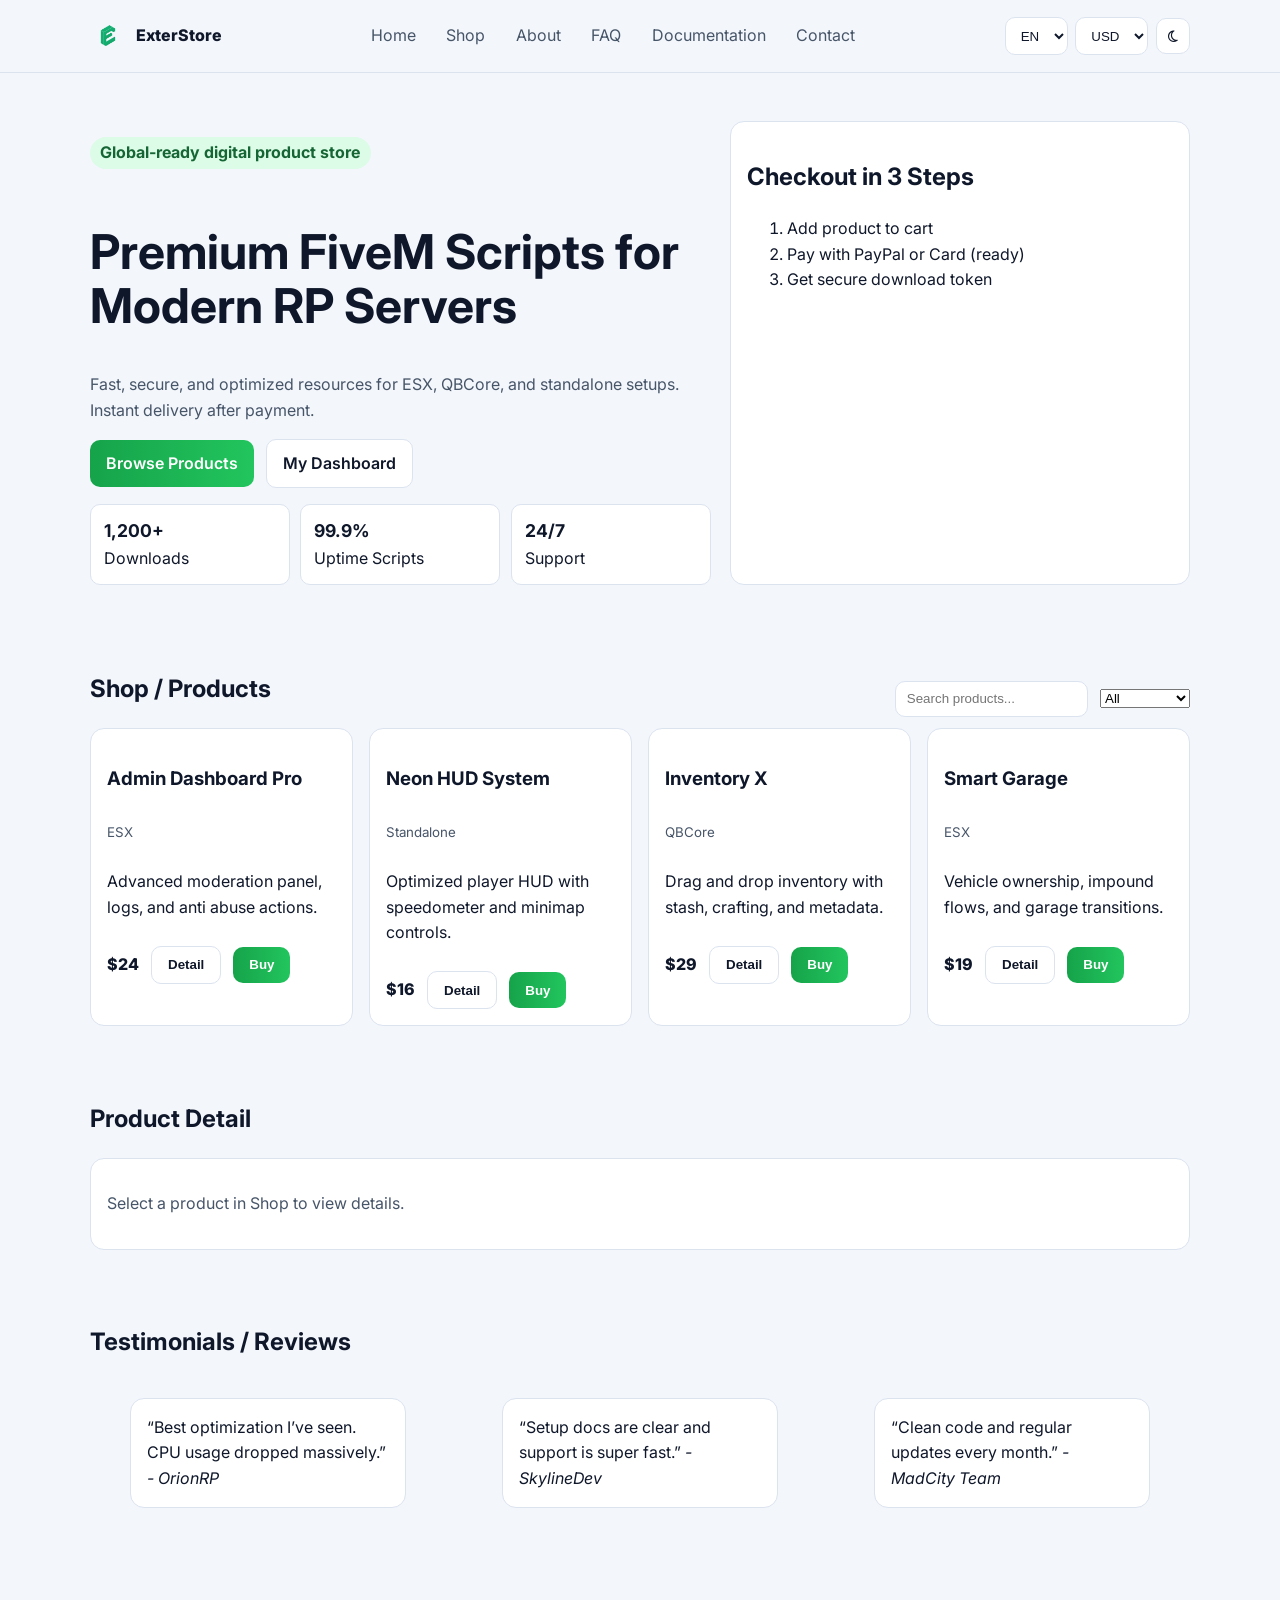
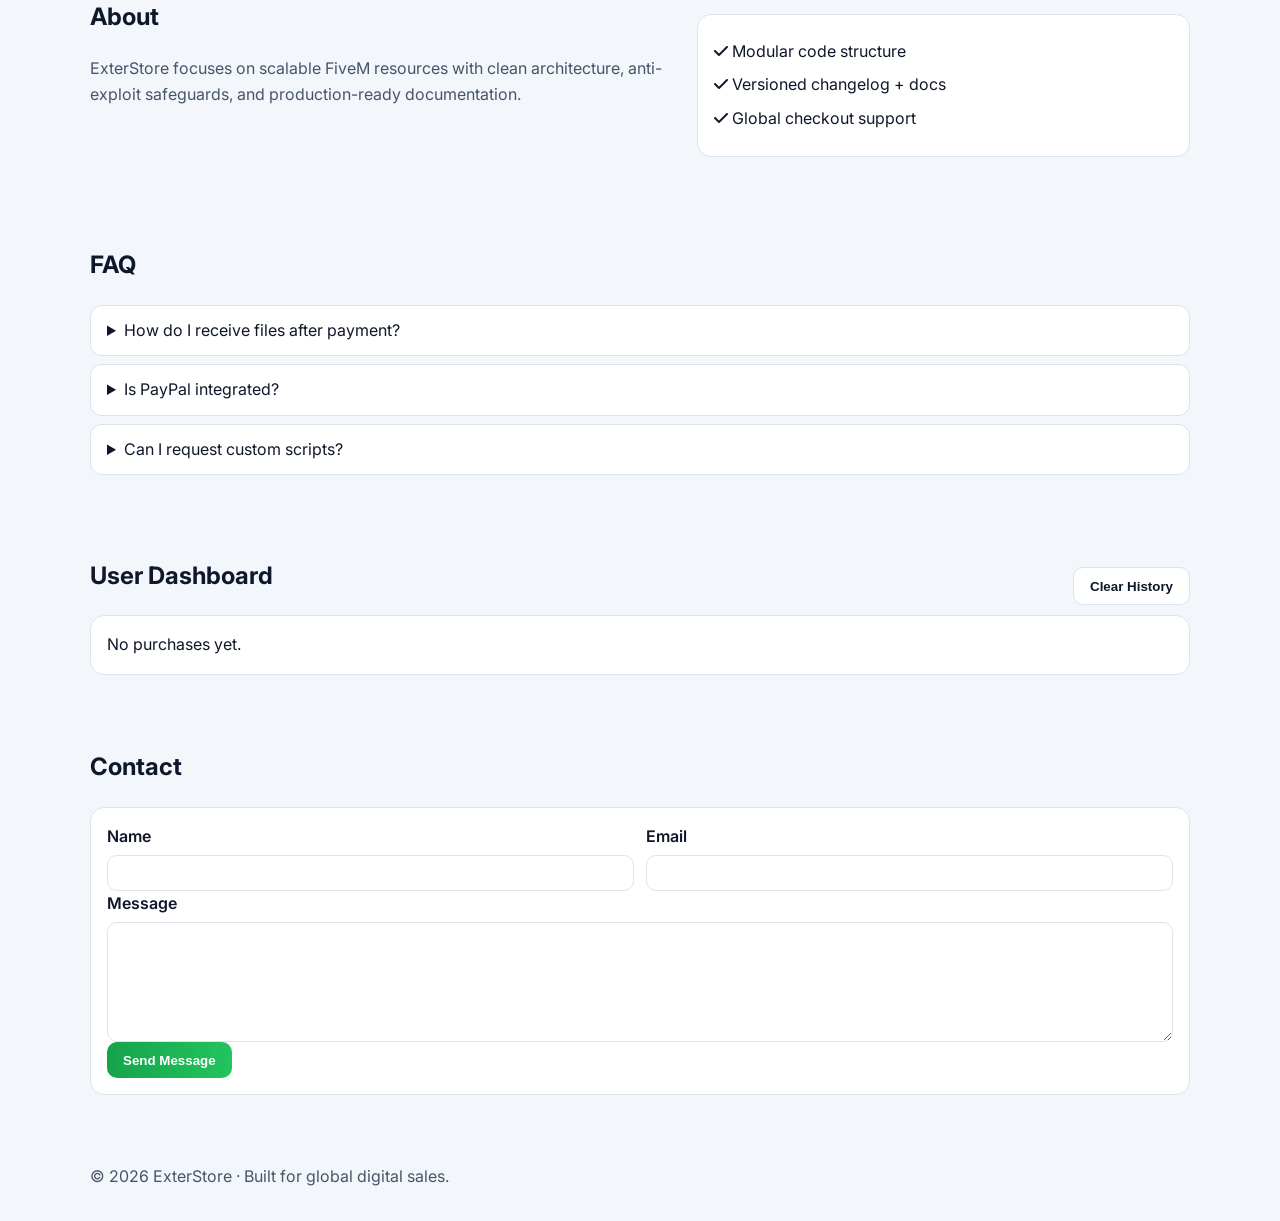
==== commit bce0f07f: "feat: redesign ExterStore with global-ready storefront features" ====
--- a/index.html
+++ b/index.html
@@ -1,490 +1,164 @@
-<!DOCTYPE html>
-<html lang="id">
-<head>
-    <meta charset="UTF-8">
-    <meta name="viewport" content="width=device-width, initial-scale=1.0">
-    <title>ExterStore - Premium FiveM Scripts</title>
-    <link rel="icon" href="logo.png" type="image/png">
-    <link href="https://fonts.googleapis.com/css2?family=Inter:wght@300;400;500;600;700;800;900&display=swap" rel="stylesheet">
-    <link rel="stylesheet" href="https://cdnjs.cloudflare.com/ajax/libs/font-awesome/6.5.1/css/all.min.css">
-    <link rel="stylesheet" href="style.css">
-</head>
-<body>
-    <!-- Particle Canvas -->
-    <canvas id="particles-canvas"></canvas>
-
-    <!-- Navbar -->
-    <nav class="navbar" id="navbar">
-        <div class="nav-container">
-            <a href="#" class="nav-logo">
-                <img src="logo.png" alt="ExterStore Logo" class="logo-img">
-                <span class="logo-text">ExterStore</span>
-            </a>
-            <ul class="nav-links" id="navLinks">
-                <li><a href="#home" class="nav-link active">Home</a></li>
-                <li><a href="#products" class="nav-link">Products</a></li>
-                <li><a href="#features" class="nav-link">Features</a></li>
-                <li><a href="#testimonials" class="nav-link">Reviews</a></li>
-                <li><a href="docs.html" class="nav-link">Docs</a></li>
-            </ul>
-            <div class="nav-actions">
-                <a href="#products" class="btn btn-primary btn-sm">
-                    <i class="fas fa-shopping-cart"></i> Store
-                </a>
-                <button class="mobile-toggle" id="mobileToggle">
-                    <span></span><span></span><span></span>
-                </button>
-            </div>
-        </div>
-    </nav>
-
-    <!-- Hero Section -->
-    <section class="hero" id="home">
-        <div class="hero-glow"></div>
-        <div class="hero-content">
-            <div class="hero-badge animate-fade-in">
-                <i class="fas fa-bolt"></i> Premium FiveM Scripts
-            </div>
-            <h1 class="hero-title animate-fade-in-up">
-                Level Up Your
-                <span class="gradient-text" id="typingText">FiveM Server</span>
-            </h1>
-            <p class="hero-description animate-fade-in-up delay-1">
-                Script premium berkualitas tinggi untuk server FiveM kamu. Dioptimasi untuk performa terbaik, aman, dan mudah digunakan.
-            </p>
-            <div class="hero-buttons animate-fade-in-up delay-2">
-                <a href="#products" class="btn btn-primary btn-lg">
-                    <i class="fas fa-store"></i> Lihat Products
-                </a>
-                <a href="docs.html" class="btn btn-outline btn-lg">
-                    <i class="fas fa-book"></i> Documentation
-                </a>
-            </div>
-            <div class="hero-stats animate-fade-in-up delay-3">
-                <div class="stat-item">
-                    <span class="stat-number" data-target="150">0</span>+
-                    <span class="stat-label">Scripts Sold</span>
-                </div>
-                <div class="stat-divider"></div>
-                <div class="stat-item">
-                    <span class="stat-number" data-target="98">0</span>%
-                    <span class="stat-label">Satisfaction</span>
-                </div>
-                <div class="stat-divider"></div>
-                <div class="stat-item">
-                    <span class="stat-number" data-target="50">0</span>+
-                    <span class="stat-label">Happy Clients</span>
-                </div>
-            </div>
-        </div>
-        <div class="hero-image animate-float">
-            <div class="hero-card-glow"></div>
-            <img src="https://mgx-backend-cdn.metadl.com/generate/images/1095284/2026-04-07/3ccd2b19-914b-4d5c-8f27-8f76b8eb363f.png" alt="Hero Background" class="hero-img">
-        </div>
-        <div class="scroll-indicator">
-            <div class="mouse">
-                <div class="wheel"></div>
-            </div>
-            <span>Scroll Down</span>
-        </div>
-    </section>
-
-    <!-- Products Section -->
-    <section class="section products" id="products">
-        <div class="container">
-            <div class="section-header reveal">
-                <span class="section-badge"><i class="fas fa-code"></i> Our Products</span>
-                <h2 class="section-title">Premium <span class="gradient-text">Scripts</span></h2>
-                <p class="section-desc">Koleksi script premium kami yang sudah teruji dan dioptimasi untuk performa terbaik server FiveM kamu.</p>
-            </div>
-            <div class="products-grid">
-                <!-- Product 1 -->
-                <div class="product-card reveal">
-                    <div class="product-badge">Best Seller</div>
-                    <div class="product-image">
-                        <img src="https://mgx-backend-cdn.metadl.com/generate/images/1095284/2026-04-07/8261b1d1-0df1-408c-a20c-8b82af6bc684.png" alt="Admin Dashboard">
-                        <div class="product-overlay">
-                            <a href="#" class="btn btn-primary btn-sm">
-                                <i class="fas fa-eye"></i> Preview
-                            </a>
-                        </div>
-                    </div>
-                    <div class="product-info">
-                        <div class="product-tags">
-                            <span class="tag">ESX</span>
-                            <span class="tag">QBCore</span>
-                        </div>
-                        <h3 class="product-name">Admin Dashboard</h3>
-                        <p class="product-desc">Panel admin lengkap dengan monitoring server, player management, dan real-time statistics.</p>
-                        <div class="product-footer">
-                            <div class="product-price">
-                                <span class="price-currency">Rp</span>
-                                <span class="price-amount">250.000</span>
-                            </div>
-                            <a href="#" class="btn btn-primary btn-sm">
-                                <i class="fas fa-shopping-cart"></i> Beli
-                            </a>
-                        </div>
-                    </div>
-                </div>
-
-                <!-- Product 2 -->
-                <div class="product-card reveal">
-                    <div class="product-badge hot">Popular</div>
-                    <div class="product-image">
-                        <img src="https://mgx-backend-cdn.metadl.com/generate/images/1095284/2026-04-07/e9086ade-e99c-4cfe-8490-0e15c5d70c6b.png" alt="Custom HUD">
-                        <div class="product-overlay">
-                            <a href="#" class="btn btn-primary btn-sm">
-                                <i class="fas fa-eye"></i> Preview
-                            </a>
-                        </div>
-                    </div>
-                    <div class="product-info">
-                        <div class="product-tags">
-                            <span class="tag">ESX</span>
-                            <span class="tag">Standalone</span>
-                        </div>
-                        <h3 class="product-name">Custom HUD</h3>
-                        <p class="product-desc">HUD modern dengan health, armor, minimap, speedometer dan weapon selector yang customizable.</p>
-                        <div class="product-footer">
-                            <div class="product-price">
-                                <span class="price-currency">Rp</span>
-                                <span class="price-amount">180.000</span>
-                            </div>
-                            <a href="#" class="btn btn-primary btn-sm">
-                                <i class="fas fa-shopping-cart"></i> Beli
-                            </a>
-                        </div>
-                    </div>
-                </div>
-
-                <!-- Product 3 -->
-                <div class="product-card reveal">
-                    <div class="product-badge new">New</div>
-                    <div class="product-image">
-                        <img src="https://mgx-backend-cdn.metadl.com/generate/images/1095284/2026-04-07/09e29620-072c-4ce6-9c4b-a440757230c9.png" alt="Inventory System">
-                        <div class="product-overlay">
-                            <a href="#" class="btn btn-primary btn-sm">
-                                <i class="fas fa-eye"></i> Preview
-                            </a>
-                        </div>
-                    </div>
-                    <div class="product-info">
-                        <div class="product-tags">
-                            <span class="tag">QBCore</span>
-                            <span class="tag">ESX</span>
-                        </div>
-                        <h3 class="product-name">Inventory System</h3>
-                        <p class="product-desc">Sistem inventory drag & drop dengan weight system, hotbar, dan item crafting yang lengkap.</p>
-                        <div class="product-footer">
-                            <div class="product-price">
-                                <span class="price-currency">Rp</span>
-                                <span class="price-amount">300.000</span>
-                            </div>
-                            <a href="#" class="btn btn-primary btn-sm">
-                                <i class="fas fa-shopping-cart"></i> Beli
-                            </a>
-                        </div>
-                    </div>
-                </div>
-
-                <!-- Product 4 -->
-                <div class="product-card reveal">
-                    <div class="product-image">
-                        <img src="https://mgx-backend-cdn.metadl.com/generate/images/1095284/2026-04-07/8261b1d1-0df1-408c-a20c-8b82af6bc684.png" alt="Garage System">
-                        <div class="product-overlay">
-                            <a href="#" class="btn btn-primary btn-sm">
-                                <i class="fas fa-eye"></i> Preview
-                            </a>
-                        </div>
-                    </div>
-                    <div class="product-info">
-                        <div class="product-tags">
-                            <span class="tag">ESX</span>
-                            <span class="tag">QBCore</span>
-                        </div>
-                        <h3 class="product-name">Garage System</h3>
-                        <p class="product-desc">Sistem garasi modern dengan preview kendaraan 3D, customization, dan multi-garage support.</p>
-                        <div class="product-footer">
-                            <div class="product-price">
-                                <span class="price-currency">Rp</span>
-                                <span class="price-amount">200.000</span>
-                            </div>
-                            <a href="#" class="btn btn-primary btn-sm">
-                                <i class="fas fa-shopping-cart"></i> Beli
-                            </a>
-                        </div>
-                    </div>
-                </div>
-
-                <!-- Product 5 -->
-                <div class="product-card reveal">
-                    <div class="product-image">
-                        <img src="https://mgx-backend-cdn.metadl.com/generate/images/1095284/2026-04-07/e9086ade-e99c-4cfe-8490-0e15c5d70c6b.png" alt="Phone System">
-                        <div class="product-overlay">
-                            <a href="#" class="btn btn-primary btn-sm">
-                                <i class="fas fa-eye"></i> Preview
-                            </a>
-                        </div>
-                    </div>
-                    <div class="product-info">
-                        <div class="product-tags">
-                            <span class="tag">Standalone</span>
-                        </div>
-                        <h3 class="product-name">Phone System</h3>
-                        <p class="product-desc">Smartphone in-game dengan messaging, contacts, camera, bank app, dan social media integration.</p>
-                        <div class="product-footer">
-                            <div class="product-price">
-                                <span class="price-currency">Rp</span>
-                                <span class="price-amount">350.000</span>
-                            </div>
-                            <a href="#" class="btn btn-primary btn-sm">
-                                <i class="fas fa-shopping-cart"></i> Beli
-                            </a>
-                        </div>
-                    </div>
-                </div>
-
-                <!-- Product 6 -->
-                <div class="product-card reveal">
-                    <div class="product-badge">Bundle</div>
-                    <div class="product-image">
-                        <img src="https://mgx-backend-cdn.metadl.com/generate/images/1095284/2026-04-07/09e29620-072c-4ce6-9c4b-a440757230c9.png" alt="Starter Pack">
-                        <div class="product-overlay">
-                            <a href="#" class="btn btn-primary btn-sm">
-                                <i class="fas fa-eye"></i> Preview
-                            </a>
-                        </div>
-                    </div>
-                    <div class="product-info">
-                        <div class="product-tags">
-                            <span class="tag">ESX</span>
-                            <span class="tag">QBCore</span>
-                            <span class="tag">Bundle</span>
-                        </div>
-                        <h3 class="product-name">Starter Pack Bundle</h3>
-                        <p class="product-desc">Paket lengkap untuk memulai server FiveM kamu. Termasuk HUD, inventory, garage, dan admin panel.</p>
-                        <div class="product-footer">
-                            <div class="product-price">
-                                <span class="price-old">Rp 930.000</span>
-                                <span class="price-currency">Rp</span>
-                                <span class="price-amount">650.000</span>
-                            </div>
-                            <a href="#" class="btn btn-primary btn-sm">
-                                <i class="fas fa-shopping-cart"></i> Beli
-                            </a>
-                        </div>
-                    </div>
-                </div>
-            </div>
-        </div>
-    </section>
-
-    <!-- Features Section -->
-    <section class="section features" id="features">
-        <div class="container">
-            <div class="section-header reveal">
-                <span class="section-badge"><i class="fas fa-star"></i> Why Choose Us</span>
-                <h2 class="section-title">Kenapa Pilih <span class="gradient-text">ExterStore</span>?</h2>
-                <p class="section-desc">Kami memberikan yang terbaik untuk server FiveM kamu dengan kualitas premium dan support 24/7.</p>
-            </div>
-            <div class="features-grid">
-                <div class="feature-card reveal">
-                    <div class="feature-icon">
-                        <i class="fas fa-rocket"></i>
-                    </div>
-                    <h3>Optimized Performance</h3>
-                    <p>Semua script kami dioptimasi untuk resmon rendah. Tidak akan membebani server kamu.</p>
-                </div>
-                <div class="feature-card reveal">
-                    <div class="feature-icon">
-                        <i class="fas fa-shield-alt"></i>
-                    </div>
-                    <h3>Secure & Protected</h3>
-                    <p>Kode yang aman dengan escrow protection dan anti-cheat integration untuk keamanan maksimal.</p>
-                </div>
-                <div class="feature-card reveal">
-                    <div class="feature-icon">
-                        <i class="fas fa-headset"></i>
-                    </div>
-                    <h3>24/7 Support</h3>
-                    <p>Tim support kami siap membantu kamu kapan saja melalui Discord untuk instalasi dan troubleshooting.</p>
-                </div>
-                <div class="feature-card reveal">
-                    <div class="feature-icon">
-                        <i class="fas fa-sync-alt"></i>
-                    </div>
-                    <h3>Free Updates</h3>
-                    <p>Dapatkan update gratis selamanya. Kami terus mengembangkan dan memperbaiki script kami.</p>
-                </div>
-                <div class="feature-card reveal">
-                    <div class="feature-icon">
-                        <i class="fas fa-book-open"></i>
-                    </div>
-                    <h3>Full Documentation</h3>
-                    <p>Dokumentasi lengkap dengan panduan instalasi, konfigurasi, dan customization yang mudah dipahami.</p>
-                </div>
-                <div class="feature-card reveal">
-                    <div class="feature-icon">
-                        <i class="fas fa-puzzle-piece"></i>
-                    </div>
-                    <h3>Easy Integration</h3>
-                    <p>Compatible dengan ESX, QBCore, dan framework populer lainnya. Plug and play!</p>
-                </div>
-            </div>
-        </div>
-    </section>
-
-    <!-- Testimonials Section -->
-    <section class="section testimonials" id="testimonials">
-        <div class="container">
-            <div class="section-header reveal">
-                <span class="section-badge"><i class="fas fa-comments"></i> Testimonials</span>
-                <h2 class="section-title">Apa Kata <span class="gradient-text">Mereka</span>?</h2>
-                <p class="section-desc">Review dari pelanggan yang sudah menggunakan script kami di server mereka.</p>
-            </div>
-            <div class="testimonials-slider">
-                <div class="testimonials-track" id="testimonialsTrack">
-                    <div class="testimonial-card">
-                        <div class="testimonial-stars">
-                            <i class="fas fa-star"></i><i class="fas fa-star"></i><i class="fas fa-star"></i><i class="fas fa-star"></i><i class="fas fa-star"></i>
-                        </div>
-                        <p class="testimonial-text">"Script HUD nya keren banget! Resmon rendah dan designnya premium. Support juga fast response. Recommended!"</p>
-                        <div class="testimonial-author">
-                            <div class="author-avatar">
-                                <i class="fas fa-user"></i>
-                            </div>
-                            <div class="author-info">
-                                <h4>RezaGaming</h4>
-                                <span>Server Owner - IndoRP</span>
-                            </div>
-                        </div>
-                    </div>
-                    <div class="testimonial-card">
-                        <div class="testimonial-stars">
-                            <i class="fas fa-star"></i><i class="fas fa-star"></i><i class="fas fa-star"></i><i class="fas fa-star"></i><i class="fas fa-star"></i>
-                        </div>
-                        <p class="testimonial-text">"Admin Dashboard nya sangat membantu untuk manage server. Fiturnya lengkap dan mudah digunakan. Worth the price!"</p>
-                        <div class="testimonial-author">
-                            <div class="author-avatar">
-                                <i class="fas fa-user"></i>
-                            </div>
-                            <div class="author-info">
-                                <h4>DarkNight</h4>
-                                <span>Developer - NightCity RP</span>
-                            </div>
-                        </div>
-                    </div>
-                    <div class="testimonial-card">
-                        <div class="testimonial-stars">
-                            <i class="fas fa-star"></i><i class="fas fa-star"></i><i class="fas fa-star"></i><i class="fas fa-star"></i><i class="fas fa-star-half-alt"></i>
-                        </div>
-                        <p class="testimonial-text">"Inventory system nya smooth banget, drag and drop nya responsive. Player di server saya suka banget sama UI nya!"</p>
-                        <div class="testimonial-author">
-                            <div class="author-avatar">
-                                <i class="fas fa-user"></i>
-                            </div>
-                            <div class="author-info">
-                                <h4>AxelDev</h4>
-                                <span>Server Owner - MetroCity</span>
-                            </div>
-                        </div>
-                    </div>
-                    <div class="testimonial-card">
-                        <div class="testimonial-stars">
-                            <i class="fas fa-star"></i><i class="fas fa-star"></i><i class="fas fa-star"></i><i class="fas fa-star"></i><i class="fas fa-star"></i>
-                        </div>
-                        <p class="testimonial-text">"Beli starter pack bundle dan langsung bisa setup server dalam sehari. Dokumentasinya jelas dan lengkap. Top!"</p>
-                        <div class="testimonial-author">
-                            <div class="author-avatar">
-                                <i class="fas fa-user"></i>
-                            </div>
-                            <div class="author-info">
-                                <h4>FajarRP</h4>
-                                <span>Server Owner - SunriseRP</span>
-                            </div>
-                        </div>
-                    </div>
-                </div>
-                <div class="slider-controls">
-                    <button class="slider-btn prev" id="prevBtn"><i class="fas fa-chevron-left"></i></button>
-                    <div class="slider-dots" id="sliderDots"></div>
-                    <button class="slider-btn next" id="nextBtn"><i class="fas fa-chevron-right"></i></button>
-                </div>
-            </div>
-        </div>
-    </section>
-
-    <!-- CTA Section -->
-    <section class="section cta-section">
-        <div class="cta-glow"></div>
-        <div class="container">
-            <div class="cta-content reveal">
-                <h2 class="cta-title">Siap Upgrade <span class="gradient-text">Server</span> Kamu?</h2>
-                <p class="cta-desc">Bergabung dengan 50+ server owner yang sudah mempercayakan script mereka kepada kami.</p>
-                <div class="cta-buttons">
-                    <a href="#products" class="btn btn-primary btn-lg">
-                        <i class="fas fa-store"></i> Lihat Products
-                    </a>
-                    <a href="https://discord.gg/" class="btn btn-outline btn-lg" target="_blank">
-                        <i class="fab fa-discord"></i> Join Discord
-                    </a>
-                </div>
-            </div>
-        </div>
-    </section>
-
-    <!-- Footer -->
-    <footer class="footer">
-        <div class="container">
-            <div class="footer-grid">
-                <div class="footer-brand">
-                    <a href="#" class="footer-logo">
-                        <img src="logo.png" alt="ExterStore Logo" class="logo-img">
-                        <span class="logo-text">ExterStore</span>
-                    </a>
-                    <p class="footer-desc">Premium FiveM scripts untuk server kamu. Kualitas terbaik dengan harga terjangkau.</p>
-                    <div class="footer-socials">
-                        <a href="#" class="social-link"><i class="fab fa-discord"></i></a>
-                        <a href="#" class="social-link"><i class="fab fa-youtube"></i></a>
-                        <a href="#" class="social-link"><i class="fab fa-github"></i></a>
-                        <a href="#" class="social-link"><i class="fab fa-tiktok"></i></a>
-                    </div>
-                </div>
-                <div class="footer-links-group">
-                    <h4>Quick Links</h4>
-                    <ul class="footer-links">
-                        <li><a href="#home">Home</a></li>
-                        <li><a href="#products">Products</a></li>
-                        <li><a href="#features">Features</a></li>
-                        <li><a href="#testimonials">Reviews</a></li>
-                    </ul>
-                </div>
-                <div class="footer-links-group">
-                    <h4>Resources</h4>
-                    <ul class="footer-links">
-                        <li><a href="docs.html">Documentation</a></li>
-                        <li><a href="docs.html#installation">Installation</a></li>
-                        <li><a href="docs.html#configuration">Configuration</a></li>
-                        <li><a href="docs.html#faq">FAQ</a></li>
-                    </ul>
-                </div>
-                <div class="footer-links-group">
-                    <h4>Support</h4>
-                    <ul class="footer-links">
-                        <li><a href="#">Discord Server</a></li>
-                        <li><a href="#">Terms of Service</a></li>
-                        <li><a href="#">Privacy Policy</a></li>
-                        <li><a href="#">Refund Policy</a></li>
-                    </ul>
-                </div>
-            </div>
-            <div class="footer-bottom">
-                <p>&copy; 2026 ExterStore. All rights reserved. Made with <i class="fas fa-heart" style="color: #2ECC71;"></i></p>
-            </div>
-        </div>
-    </footer>
-
-    <script src="script.js"></script>
-</body>
-</html>+<!DOCTYPE html>
+<html lang="en">
+<head>
+  <meta charset="UTF-8" />
+  <meta name="viewport" content="width=device-width, initial-scale=1.0" />
+  <meta name="description" content="ExterStore provides premium FiveM scripts with instant digital delivery, secure checkout, and detailed documentation." />
+  <meta name="keywords" content="FiveM scripts, ESX, QBCore, digital store, ExterStore" />
+  <meta name="theme-color" content="#0b1220" />
+  <title>ExterStore | Premium FiveM Script Store</title>
+  <link rel="preconnect" href="https://fonts.googleapis.com" />
+  <link rel="preconnect" href="https://fonts.gstatic.com" crossorigin />
+  <link href="https://fonts.googleapis.com/css2?family=Inter:wght@400;500;600;700;800&display=swap" rel="stylesheet" />
+  <link rel="stylesheet" href="https://cdnjs.cloudflare.com/ajax/libs/font-awesome/6.5.2/css/all.min.css" />
+  <link rel="stylesheet" href="style.css" />
+</head>
+<body>
+  <header class="site-header">
+    <nav class="container nav" aria-label="Main navigation">
+      <a class="brand" href="#home"><img src="logo.png" alt="ExterStore logo" loading="lazy" />ExterStore</a>
+      <button id="menuToggle" class="menu-toggle" aria-expanded="false" aria-controls="menu"><i class="fa-solid fa-bars"></i></button>
+      <ul id="menu" class="menu">
+        <li><a href="#home" data-i18n="nav.home">Home</a></li>
+        <li><a href="#shop" data-i18n="nav.shop">Shop</a></li>
+        <li><a href="#about" data-i18n="nav.about">About</a></li>
+        <li><a href="#faq" data-i18n="nav.faq">FAQ</a></li>
+        <li><a href="docs.html">Documentation</a></li>
+        <li><a href="#contact" data-i18n="nav.contact">Contact</a></li>
+      </ul>
+      <div class="nav-tools">
+        <select id="languageSelect" aria-label="language selector">
+          <option value="en">EN</option>
+          <option value="id">ID</option>
+        </select>
+        <select id="currencySelect" aria-label="currency selector">
+          <option value="USD">USD</option>
+          <option value="IDR">IDR</option>
+        </select>
+        <button id="themeToggle" class="icon-btn" aria-label="Toggle dark mode"><i class="fa-regular fa-moon"></i></button>
+      </div>
+    </nav>
+  </header>
+
+  <main>
+    <section id="home" class="hero container">
+      <div>
+        <p class="badge">Global-ready digital product store</p>
+        <h1 data-i18n="hero.title">Premium FiveM Scripts for Modern RP Servers</h1>
+        <p class="muted" data-i18n="hero.desc">Fast, secure, and optimized resources for ESX, QBCore, and standalone setups. Instant delivery after payment.</p>
+        <div class="row">
+          <a href="#shop" class="btn btn-primary" data-i18n="hero.ctaShop">Browse Products</a>
+          <a href="#dashboard" class="btn btn-ghost" data-i18n="hero.ctaDashboard">My Dashboard</a>
+        </div>
+        <div class="stats">
+          <article><strong>1,200+</strong><span>Downloads</span></article>
+          <article><strong>99.9%</strong><span>Uptime Scripts</span></article>
+          <article><strong>24/7</strong><span>Support</span></article>
+        </div>
+      </div>
+      <aside class="hero-card">
+        <h2>Checkout in 3 Steps</h2>
+        <ol>
+          <li>Add product to cart</li>
+          <li>Pay with PayPal or Card (ready)</li>
+          <li>Get secure download token</li>
+        </ol>
+      </aside>
+    </section>
+
+    <section id="shop" class="container section">
+      <div class="section-head">
+        <h2 data-i18n="shop.title">Shop / Products</h2>
+        <div class="row compact">
+          <input id="searchInput" type="search" placeholder="Search products..." />
+          <select id="categoryFilter">
+            <option value="all">All</option>
+            <option value="ESX">ESX</option>
+            <option value="QBCore">QBCore</option>
+            <option value="Standalone">Standalone</option>
+          </select>
+        </div>
+      </div>
+      <div id="productGrid" class="product-grid"></div>
+    </section>
+
+    <section id="productDetail" class="container section">
+      <h2>Product Detail</h2>
+      <article id="detailCard" class="detail-card">
+        <p class="muted">Select a product in Shop to view details.</p>
+      </article>
+    </section>
+
+    <section id="testimonials" class="container section">
+      <h2>Testimonials / Reviews</h2>
+      <div class="reviews">
+        <blockquote>“Best optimization I’ve seen. CPU usage dropped massively.” <cite>- OrionRP</cite></blockquote>
+        <blockquote>“Setup docs are clear and support is super fast.” <cite>- SkylineDev</cite></blockquote>
+        <blockquote>“Clean code and regular updates every month.” <cite>- MadCity Team</cite></blockquote>
+      </div>
+    </section>
+
+    <section id="about" class="container section split">
+      <div>
+        <h2>About</h2>
+        <p class="muted">ExterStore focuses on scalable FiveM resources with clean architecture, anti-exploit safeguards, and production-ready documentation.</p>
+      </div>
+      <ul class="check-list">
+        <li><i class="fa-solid fa-check"></i> Modular code structure</li>
+        <li><i class="fa-solid fa-check"></i> Versioned changelog + docs</li>
+        <li><i class="fa-solid fa-check"></i> Global checkout support</li>
+      </ul>
+    </section>
+
+    <section id="faq" class="container section">
+      <h2>FAQ</h2>
+      <details><summary>How do I receive files after payment?</summary><p>Files appear instantly in your dashboard with tokenized links (24-hour expiry).</p></details>
+      <details><summary>Is PayPal integrated?</summary><p>Yes. PayPal is active in checkout flow, with pluggable provider architecture for Stripe and others.</p></details>
+      <details><summary>Can I request custom scripts?</summary><p>Yes, use the contact form and include your requirements and framework.</p></details>
+    </section>
+
+    <section id="dashboard" class="container section">
+      <div class="section-head">
+        <h2>User Dashboard</h2>
+        <button id="clearHistory" class="btn btn-ghost">Clear History</button>
+      </div>
+      <div id="purchaseHistory" class="history empty">No purchases yet.</div>
+    </section>
+
+    <section id="contact" class="container section">
+      <h2>Contact</h2>
+      <form id="contactForm" novalidate>
+        <div class="grid2">
+          <label>Name<input name="name" required minlength="2" /></label>
+          <label>Email<input name="email" type="email" required /></label>
+        </div>
+        <label>Message<textarea name="message" required minlength="10"></textarea></label>
+        <button class="btn btn-primary" type="submit">Send Message</button>
+      </form>
+    </section>
+  </main>
+
+  <div id="checkoutModal" class="modal" aria-hidden="true">
+    <div class="modal-card">
+      <h3>Secure Checkout</h3>
+      <p id="checkoutProduct" class="muted"></p>
+      <label>Email for delivery<input id="checkoutEmail" type="email" required /></label>
+      <label>Payment Method
+        <select id="paymentMethod">
+          <option value="paypal">PayPal</option>
+          <option value="stripe">Card (Stripe-ready)</option>
+        </select>
+      </label>
+      <div class="row compact">
+        <button id="confirmCheckout" class="btn btn-primary">Pay Now</button>
+        <button id="cancelCheckout" class="btn btn-ghost">Cancel</button>
+      </div>
+      <p class="tiny">Demo flow only. Connect backend endpoint for real transaction verification and signed download URLs.</p>
+    </div>
+  </div>
+
+  <div id="toast" class="toast" role="status" aria-live="polite"></div>
+  <footer class="container footer">© 2026 ExterStore · Built for global digital sales.</footer>
+  <script src="script.js" defer></script>
+</body>
+</html>
--- a/style.css
+++ b/style.css
@@ -1,1159 +1,75 @@
-/* ============================================
-   ExterStore - Premium FiveM Scripts Store
-   Dark Theme + Green Accent
-   ============================================ */
-
-/* === CSS Variables === */
-:root {
-    --bg-primary: #0A0A0F;
-    --bg-secondary: #111118;
-    --bg-card: #16161D;
-    --bg-card-hover: #1C1C25;
-    --accent: #2ECC71;
-    --accent-light: #3DDB84;
-    --accent-dark: #1A9B50;
-    --accent-glow: rgba(46, 204, 113, 0.3);
-    --accent-glow-strong: rgba(46, 204, 113, 0.5);
-    --text-primary: #FFFFFF;
-    --text-secondary: #8B8B9E;
-    --text-muted: #5A5A6E;
-    --border: rgba(46, 204, 113, 0.12);
-    --border-light: rgba(255, 255, 255, 0.06);
-    --gradient-green: linear-gradient(135deg, #2ECC71, #1A9B50);
-    --gradient-green-light: linear-gradient(135deg, #3DDB84, #2ECC71);
-    --shadow-green: 0 0 30px rgba(46, 204, 113, 0.2);
-    --shadow-card: 0 8px 32px rgba(0, 0, 0, 0.3);
-    --radius-sm: 8px;
-    --radius-md: 12px;
-    --radius-lg: 16px;
-    --radius-xl: 24px;
-    --transition: all 0.3s cubic-bezier(0.4, 0, 0.2, 1);
-    --transition-slow: all 0.6s cubic-bezier(0.4, 0, 0.2, 1);
-}
-
-/* === Reset & Base === */
-*, *::before, *::after {
-    margin: 0;
-    padding: 0;
-    box-sizing: border-box;
-}
-
-html {
-    scroll-behavior: smooth;
-    scroll-padding-top: 80px;
-}
-
-body {
-    font-family: 'Inter', -apple-system, BlinkMacSystemFont, sans-serif;
-    background-color: var(--bg-primary);
-    color: var(--text-primary);
-    line-height: 1.6;
-    overflow-x: hidden;
-    -webkit-font-smoothing: antialiased;
-}
-
-a {
-    text-decoration: none;
-    color: inherit;
-    transition: var(--transition);
-}
-
-img {
-    max-width: 100%;
-    height: auto;
-    display: block;
-}
-
-ul {
-    list-style: none;
-}
-
-.container {
-    max-width: 1200px;
-    margin: 0 auto;
-    padding: 0 24px;
-}
-
-/* === Particle Canvas === */
-#particles-canvas {
-    position: fixed;
-    top: 0;
-    left: 0;
-    width: 100%;
-    height: 100%;
-    z-index: 0;
-    pointer-events: none;
-}
-
-/* === Buttons === */
-.btn {
-    display: inline-flex;
-    align-items: center;
-    gap: 8px;
-    padding: 12px 24px;
-    border-radius: var(--radius-sm);
-    font-weight: 600;
-    font-size: 14px;
-    cursor: pointer;
-    transition: var(--transition);
-    border: none;
-    position: relative;
-    overflow: hidden;
-    font-family: inherit;
-}
-
-.btn::before {
-    content: '';
-    position: absolute;
-    top: 0;
-    left: -100%;
-    width: 100%;
-    height: 100%;
-    background: linear-gradient(90deg, transparent, rgba(255,255,255,0.1), transparent);
-    transition: left 0.5s;
-}
-
-.btn:hover::before {
-    left: 100%;
-}
-
-.btn-primary {
-    background: var(--gradient-green);
-    color: #fff;
-    box-shadow: 0 4px 15px rgba(46, 204, 113, 0.3);
-}
-
-.btn-primary:hover {
-    box-shadow: 0 6px 25px rgba(46, 204, 113, 0.5);
-    transform: translateY(-2px);
-}
-
-.btn-outline {
-    background: transparent;
-    color: var(--accent);
-    border: 2px solid var(--accent);
-}
-
-.btn-outline:hover {
-    background: rgba(46, 204, 113, 0.1);
-    box-shadow: 0 4px 15px rgba(46, 204, 113, 0.2);
-    transform: translateY(-2px);
-}
-
-.btn-sm {
-    padding: 8px 16px;
-    font-size: 13px;
-}
-
-.btn-lg {
-    padding: 16px 32px;
-    font-size: 16px;
-}
-
-/* === Gradient Text === */
-.gradient-text {
-    background: var(--gradient-green-light);
-    -webkit-background-clip: text;
-    -webkit-text-fill-color: transparent;
-    background-clip: text;
-}
-
-/* === Navbar === */
-.navbar {
-    position: fixed;
-    top: 0;
-    left: 0;
-    width: 100%;
-    z-index: 1000;
-    padding: 16px 0;
-    transition: var(--transition);
-    background: transparent;
-}
-
-.navbar.scrolled {
-    background: rgba(10, 10, 15, 0.85);
-    backdrop-filter: blur(20px);
-    -webkit-backdrop-filter: blur(20px);
-    border-bottom: 1px solid var(--border-light);
-    padding: 10px 0;
-}
-
-.nav-container {
-    max-width: 1200px;
-    margin: 0 auto;
-    padding: 0 24px;
-    display: flex;
-    align-items: center;
-    justify-content: space-between;
-}
-
-.nav-logo {
-    display: flex;
-    align-items: center;
-    gap: 10px;
-    z-index: 1001;
-}
-
-.logo-img {
-    width: 40px;
-    height: 40px;
-    border-radius: 10px;
-    filter: drop-shadow(0 0 10px rgba(46, 204, 113, 0.4));
-    transition: var(--transition);
-}
-
-.nav-logo:hover .logo-img {
-    filter: drop-shadow(0 0 20px rgba(46, 204, 113, 0.6));
-    transform: scale(1.05);
-}
-
-.logo-text {
-    font-size: 22px;
-    font-weight: 800;
-    background: var(--gradient-green-light);
-    -webkit-background-clip: text;
-    -webkit-text-fill-color: transparent;
-    background-clip: text;
-    letter-spacing: -0.5px;
-}
-
-.nav-links {
-    display: flex;
-    align-items: center;
-    gap: 8px;
-}
-
-.nav-link {
-    padding: 8px 16px;
-    border-radius: var(--radius-sm);
-    font-size: 14px;
-    font-weight: 500;
-    color: var(--text-secondary);
-    transition: var(--transition);
-    position: relative;
-}
-
-.nav-link::after {
-    content: '';
-    position: absolute;
-    bottom: 2px;
-    left: 50%;
-    transform: translateX(-50%);
-    width: 0;
-    height: 2px;
-    background: var(--accent);
-    border-radius: 2px;
-    transition: var(--transition);
-}
-
-.nav-link:hover,
-.nav-link.active {
-    color: var(--text-primary);
-}
-
-.nav-link:hover::after,
-.nav-link.active::after {
-    width: 20px;
-}
-
-.nav-actions {
-    display: flex;
-    align-items: center;
-    gap: 12px;
-}
-
-.mobile-toggle {
-    display: none;
-    flex-direction: column;
-    gap: 5px;
-    background: none;
-    border: none;
-    cursor: pointer;
-    padding: 4px;
-    z-index: 1001;
-}
-
-.mobile-toggle span {
-    width: 24px;
-    height: 2px;
-    background: var(--text-primary);
-    border-radius: 2px;
-    transition: var(--transition);
-}
-
-.mobile-toggle.active span:nth-child(1) {
-    transform: rotate(45deg) translate(5px, 5px);
-}
-
-.mobile-toggle.active span:nth-child(2) {
-    opacity: 0;
-}
-
-.mobile-toggle.active span:nth-child(3) {
-    transform: rotate(-45deg) translate(5px, -5px);
-}
-
-/* === Hero Section === */
-.hero {
-    min-height: 100vh;
-    display: flex;
-    align-items: center;
-    justify-content: center;
-    position: relative;
-    padding: 120px 24px 80px;
-    overflow: hidden;
-}
-
-.hero-glow {
-    position: absolute;
-    top: -200px;
-    left: 50%;
-    transform: translateX(-50%);
-    width: 800px;
-    height: 800px;
-    background: radial-gradient(circle, rgba(46, 204, 113, 0.08) 0%, transparent 70%);
-    pointer-events: none;
-    animation: pulseGlow 4s ease-in-out infinite;
-}
-
-@keyframes pulseGlow {
-    0%, 100% { opacity: 0.5; transform: translateX(-50%) scale(1); }
-    50% { opacity: 1; transform: translateX(-50%) scale(1.1); }
-}
-
-.hero-content {
-    text-align: center;
-    position: relative;
-    z-index: 2;
-    max-width: 800px;
-}
-
-.hero-badge {
-    display: inline-flex;
-    align-items: center;
-    gap: 8px;
-    padding: 8px 20px;
-    background: rgba(46, 204, 113, 0.1);
-    border: 1px solid var(--border);
-    border-radius: 50px;
-    font-size: 13px;
-    font-weight: 600;
-    color: var(--accent);
-    margin-bottom: 24px;
-    animation: badgePulse 2s ease-in-out infinite;
-}
-
-@keyframes badgePulse {
-    0%, 100% { box-shadow: 0 0 0 0 rgba(46, 204, 113, 0.2); }
-    50% { box-shadow: 0 0 0 10px rgba(46, 204, 113, 0); }
-}
-
-.hero-title {
-    font-size: clamp(36px, 6vw, 64px);
-    font-weight: 900;
-    line-height: 1.1;
-    margin-bottom: 20px;
-    letter-spacing: -1px;
-}
-
-.hero-description {
-    font-size: 18px;
-    color: var(--text-secondary);
-    max-width: 600px;
-    margin: 0 auto 32px;
-    line-height: 1.7;
-}
-
-.hero-buttons {
-    display: flex;
-    align-items: center;
-    justify-content: center;
-    gap: 16px;
-    margin-bottom: 48px;
-    flex-wrap: wrap;
-}
-
-.hero-stats {
-    display: flex;
-    align-items: center;
-    justify-content: center;
-    gap: 32px;
-    flex-wrap: wrap;
-}
-
-.stat-item {
-    text-align: center;
-}
-
-.stat-number {
-    font-size: 36px;
-    font-weight: 800;
-    color: var(--accent);
-    display: block;
-}
-
-.stat-label {
-    font-size: 13px;
-    color: var(--text-secondary);
-    display: block;
-    margin-top: 4px;
-}
-
-.stat-divider {
-    width: 1px;
-    height: 40px;
-    background: var(--border-light);
-}
-
-.hero-image {
-    display: none;
-}
-
-.scroll-indicator {
-    position: absolute;
-    bottom: 30px;
-    left: 50%;
-    transform: translateX(-50%);
-    display: flex;
-    flex-direction: column;
-    align-items: center;
-    gap: 8px;
-    color: var(--text-muted);
-    font-size: 12px;
-    animation: bounce 2s ease-in-out infinite;
-}
-
-@keyframes bounce {
-    0%, 100% { transform: translateX(-50%) translateY(0); }
-    50% { transform: translateX(-50%) translateY(-10px); }
-}
-
-.mouse {
-    width: 24px;
-    height: 38px;
-    border: 2px solid var(--text-muted);
-    border-radius: 12px;
-    position: relative;
-}
-
-.wheel {
-    width: 3px;
-    height: 8px;
-    background: var(--accent);
-    border-radius: 3px;
-    position: absolute;
-    top: 6px;
-    left: 50%;
-    transform: translateX(-50%);
-    animation: scrollWheel 1.5s ease-in-out infinite;
-}
-
-@keyframes scrollWheel {
-    0% { opacity: 1; transform: translateX(-50%) translateY(0); }
-    100% { opacity: 0; transform: translateX(-50%) translateY(12px); }
-}
-
-/* === Section Styles === */
-.section {
-    padding: 100px 0;
-    position: relative;
-    z-index: 1;
-}
-
-.section-header {
-    text-align: center;
-    margin-bottom: 60px;
-}
-
-.section-badge {
-    display: inline-flex;
-    align-items: center;
-    gap: 8px;
-    padding: 6px 16px;
-    background: rgba(46, 204, 113, 0.08);
-    border: 1px solid var(--border);
-    border-radius: 50px;
-    font-size: 13px;
-    font-weight: 600;
-    color: var(--accent);
-    margin-bottom: 16px;
-}
-
-.section-title {
-    font-size: clamp(28px, 4vw, 44px);
-    font-weight: 800;
-    margin-bottom: 16px;
-    letter-spacing: -0.5px;
-}
-
-.section-desc {
-    font-size: 16px;
-    color: var(--text-secondary);
-    max-width: 550px;
-    margin: 0 auto;
-    line-height: 1.7;
-}
-
-/* === Products Grid === */
-.products-grid {
-    display: grid;
-    grid-template-columns: repeat(3, 1fr);
-    gap: 24px;
-}
-
-.product-card {
-    background: var(--bg-card);
-    border-radius: var(--radius-lg);
-    border: 1px solid var(--border-light);
-    overflow: hidden;
-    transition: var(--transition-slow);
-    position: relative;
-}
-
-.product-card:hover {
-    transform: translateY(-8px);
-    border-color: var(--border);
-    box-shadow: 0 20px 60px rgba(0, 0, 0, 0.4), 0 0 40px rgba(46, 204, 113, 0.1);
-}
-
-.product-badge {
-    position: absolute;
-    top: 16px;
-    left: 16px;
-    padding: 4px 12px;
-    background: var(--gradient-green);
-    color: #fff;
-    font-size: 11px;
-    font-weight: 700;
-    border-radius: 50px;
-    z-index: 3;
-    text-transform: uppercase;
-    letter-spacing: 0.5px;
-}
-
-.product-badge.hot {
-    background: linear-gradient(135deg, #FF6B6B, #EE5A24);
-}
-
-.product-badge.new {
-    background: linear-gradient(135deg, #6C5CE7, #A29BFE);
-}
-
-.product-image {
-    position: relative;
-    height: 200px;
-    overflow: hidden;
-}
-
-.product-image img {
-    width: 100%;
-    height: 100%;
-    object-fit: cover;
-    transition: var(--transition-slow);
-}
-
-.product-card:hover .product-image img {
-    transform: scale(1.08);
-}
-
-.product-overlay {
-    position: absolute;
-    inset: 0;
-    background: rgba(10, 10, 15, 0.7);
-    display: flex;
-    align-items: center;
-    justify-content: center;
-    opacity: 0;
-    transition: var(--transition);
-}
-
-.product-card:hover .product-overlay {
-    opacity: 1;
-}
-
-.product-info {
-    padding: 20px;
-}
-
-.product-tags {
-    display: flex;
-    gap: 6px;
-    margin-bottom: 12px;
-    flex-wrap: wrap;
-}
-
-.tag {
-    padding: 3px 10px;
-    background: rgba(46, 204, 113, 0.1);
-    border: 1px solid var(--border);
-    border-radius: 50px;
-    font-size: 11px;
-    font-weight: 600;
-    color: var(--accent);
-}
-
-.product-name {
-    font-size: 18px;
-    font-weight: 700;
-    margin-bottom: 8px;
-}
-
-.product-desc {
-    font-size: 13px;
-    color: var(--text-secondary);
-    line-height: 1.6;
-    margin-bottom: 16px;
-    display: -webkit-box;
-    -webkit-line-clamp: 2;
-    -webkit-box-orient: vertical;
-    overflow: hidden;
-}
-
-.product-footer {
-    display: flex;
-    align-items: center;
-    justify-content: space-between;
-    padding-top: 16px;
-    border-top: 1px solid var(--border-light);
-}
-
-.product-price {
-    display: flex;
-    align-items: baseline;
-    gap: 4px;
-    flex-wrap: wrap;
-}
-
-.price-currency {
-    font-size: 13px;
-    color: var(--text-secondary);
-    font-weight: 600;
-}
-
-.price-amount {
-    font-size: 22px;
-    font-weight: 800;
-    color: var(--accent);
-}
-
-.price-old {
-    font-size: 12px;
-    color: var(--text-muted);
-    text-decoration: line-through;
-    display: block;
-    width: 100%;
-}
-
-/* === Features Grid === */
-.features {
-    background: var(--bg-secondary);
-}
-
-.features-grid {
-    display: grid;
-    grid-template-columns: repeat(3, 1fr);
-    gap: 24px;
-}
-
-.feature-card {
-    background: var(--bg-card);
-    border: 1px solid var(--border-light);
-    border-radius: var(--radius-lg);
-    padding: 32px;
-    text-align: center;
-    transition: var(--transition-slow);
-    position: relative;
-    overflow: hidden;
-}
-
-.feature-card::before {
-    content: '';
-    position: absolute;
-    top: 0;
-    left: 0;
-    width: 100%;
-    height: 3px;
-    background: var(--gradient-green);
-    transform: scaleX(0);
-    transition: var(--transition);
-}
-
-.feature-card:hover::before {
-    transform: scaleX(1);
-}
-
-.feature-card:hover {
-    transform: translateY(-6px);
-    border-color: var(--border);
-    box-shadow: 0 15px 40px rgba(0, 0, 0, 0.3), 0 0 30px rgba(46, 204, 113, 0.08);
-}
-
-.feature-icon {
-    width: 64px;
-    height: 64px;
-    border-radius: var(--radius-md);
-    background: rgba(46, 204, 113, 0.1);
-    display: flex;
-    align-items: center;
-    justify-content: center;
-    margin: 0 auto 20px;
-    font-size: 24px;
-    color: var(--accent);
-    transition: var(--transition);
-}
-
-.feature-card:hover .feature-icon {
-    background: var(--gradient-green);
-    color: #fff;
-    box-shadow: 0 8px 25px rgba(46, 204, 113, 0.3);
-    transform: scale(1.1);
-}
-
-.feature-card h3 {
-    font-size: 18px;
-    font-weight: 700;
-    margin-bottom: 10px;
-}
-
-.feature-card p {
-    font-size: 14px;
-    color: var(--text-secondary);
-    line-height: 1.7;
-}
-
-/* === Testimonials === */
-.testimonials-slider {
-    max-width: 900px;
-    margin: 0 auto;
-    overflow: hidden;
-    position: relative;
-}
-
-.testimonials-track {
-    display: flex;
-    transition: transform 0.5s cubic-bezier(0.4, 0, 0.2, 1);
-}
-
-.testimonial-card {
-    min-width: 100%;
-    padding: 40px;
-    background: var(--bg-card);
-    border: 1px solid var(--border-light);
-    border-radius: var(--radius-xl);
-    text-align: center;
-    box-sizing: border-box;
-}
-
-.testimonial-stars {
-    display: flex;
-    justify-content: center;
-    gap: 4px;
-    margin-bottom: 20px;
-    color: #FFD700;
-    font-size: 18px;
-}
-
-.testimonial-text {
-    font-size: 18px;
-    line-height: 1.8;
-    color: var(--text-secondary);
-    margin-bottom: 24px;
-    font-style: italic;
-}
-
-.testimonial-author {
-    display: flex;
-    align-items: center;
-    justify-content: center;
-    gap: 12px;
-}
-
-.author-avatar {
-    width: 48px;
-    height: 48px;
-    border-radius: 50%;
-    background: rgba(46, 204, 113, 0.15);
-    display: flex;
-    align-items: center;
-    justify-content: center;
-    color: var(--accent);
-    font-size: 20px;
-}
-
-.author-info h4 {
-    font-size: 15px;
-    font-weight: 700;
-}
-
-.author-info span {
-    font-size: 13px;
-    color: var(--text-muted);
-}
-
-.slider-controls {
-    display: flex;
-    align-items: center;
-    justify-content: center;
-    gap: 16px;
-    margin-top: 32px;
-}
-
-.slider-btn {
-    width: 44px;
-    height: 44px;
-    border-radius: 50%;
-    background: var(--bg-card);
-    border: 1px solid var(--border-light);
-    color: var(--text-primary);
-    display: flex;
-    align-items: center;
-    justify-content: center;
-    cursor: pointer;
-    transition: var(--transition);
-    font-size: 14px;
-}
-
-.slider-btn:hover {
-    background: var(--accent);
-    color: #fff;
-    border-color: var(--accent);
-    box-shadow: var(--shadow-green);
-}
-
-.slider-dots {
-    display: flex;
-    gap: 8px;
-}
-
-.slider-dot {
-    width: 10px;
-    height: 10px;
-    border-radius: 50%;
-    background: var(--border-light);
-    cursor: pointer;
-    transition: var(--transition);
-    border: none;
-}
-
-.slider-dot.active {
-    background: var(--accent);
-    box-shadow: 0 0 10px rgba(46, 204, 113, 0.4);
-    width: 28px;
-    border-radius: 5px;
-}
-
-/* === CTA Section === */
-.cta-section {
-    position: relative;
-    overflow: hidden;
-    background: var(--bg-secondary);
-}
-
-.cta-glow {
-    position: absolute;
-    top: 50%;
-    left: 50%;
-    transform: translate(-50%, -50%);
-    width: 600px;
-    height: 600px;
-    background: radial-gradient(circle, rgba(46, 204, 113, 0.06) 0%, transparent 70%);
-    pointer-events: none;
-}
-
-.cta-content {
-    text-align: center;
-    position: relative;
-    z-index: 1;
-}
-
-.cta-title {
-    font-size: clamp(28px, 4vw, 44px);
-    font-weight: 800;
-    margin-bottom: 16px;
-}
-
-.cta-desc {
-    font-size: 16px;
-    color: var(--text-secondary);
-    margin-bottom: 32px;
-    max-width: 500px;
-    margin-left: auto;
-    margin-right: auto;
-}
-
-.cta-buttons {
-    display: flex;
-    align-items: center;
-    justify-content: center;
-    gap: 16px;
-    flex-wrap: wrap;
-}
-
-/* === Footer === */
-.footer {
-    background: var(--bg-secondary);
-    border-top: 1px solid var(--border-light);
-    padding: 60px 0 24px;
-    position: relative;
-    z-index: 1;
-}
-
-.footer-grid {
-    display: grid;
-    grid-template-columns: 1.5fr 1fr 1fr 1fr;
-    gap: 40px;
-    margin-bottom: 40px;
-}
-
-.footer-logo {
-    display: flex;
-    align-items: center;
-    gap: 10px;
-    margin-bottom: 16px;
-}
-
-.footer-desc {
-    font-size: 14px;
-    color: var(--text-secondary);
-    line-height: 1.7;
-    margin-bottom: 20px;
-}
-
-.footer-socials {
-    display: flex;
-    gap: 10px;
-}
-
-.social-link {
-    width: 40px;
-    height: 40px;
-    border-radius: var(--radius-sm);
-    background: var(--bg-card);
-    border: 1px solid var(--border-light);
-    display: flex;
-    align-items: center;
-    justify-content: center;
-    color: var(--text-secondary);
-    font-size: 16px;
-    transition: var(--transition);
-}
-
-.social-link:hover {
-    background: var(--accent);
-    color: #fff;
-    border-color: var(--accent);
-    transform: translateY(-3px);
-    box-shadow: 0 6px 20px rgba(46, 204, 113, 0.3);
-}
-
-.footer-links-group h4 {
-    font-size: 15px;
-    font-weight: 700;
-    margin-bottom: 16px;
-    color: var(--text-primary);
-}
-
-.footer-links li {
-    margin-bottom: 10px;
-}
-
-.footer-links a {
-    font-size: 14px;
-    color: var(--text-secondary);
-    transition: var(--transition);
-}
-
-.footer-links a:hover {
-    color: var(--accent);
-    padding-left: 6px;
-}
-
-.footer-bottom {
-    text-align: center;
-    padding-top: 24px;
-    border-top: 1px solid var(--border-light);
-    font-size: 13px;
-    color: var(--text-muted);
-}
-
-/* === Animations === */
-.animate-fade-in {
-    opacity: 0;
-    animation: fadeIn 0.8s ease forwards;
-}
-
-.animate-fade-in-up {
-    opacity: 0;
-    transform: translateY(30px);
-    animation: fadeInUp 0.8s ease forwards;
-}
-
-.delay-1 { animation-delay: 0.2s; }
-.delay-2 { animation-delay: 0.4s; }
-.delay-3 { animation-delay: 0.6s; }
-
-@keyframes fadeIn {
-    to { opacity: 1; }
-}
-
-@keyframes fadeInUp {
-    to { opacity: 1; transform: translateY(0); }
-}
-
-.animate-float {
-    animation: float 6s ease-in-out infinite;
-}
-
-@keyframes float {
-    0%, 100% { transform: translateY(0); }
-    50% { transform: translateY(-20px); }
-}
-
-/* Scroll Reveal */
-.reveal {
-    opacity: 0;
-    transform: translateY(40px);
-    transition: opacity 0.8s ease, transform 0.8s ease;
-}
-
-.reveal.active {
-    opacity: 1;
-    transform: translateY(0);
-}
-
-/* === Responsive === */
-@media (max-width: 1024px) {
-    .products-grid {
-        grid-template-columns: repeat(2, 1fr);
-    }
-    .features-grid {
-        grid-template-columns: repeat(2, 1fr);
-    }
-    .footer-grid {
-        grid-template-columns: repeat(2, 1fr);
-    }
-}
-
-@media (max-width: 768px) {
-    .nav-links {
-        position: fixed;
-        top: 0;
-        right: -100%;
-        width: 280px;
-        height: 100vh;
-        background: rgba(10, 10, 15, 0.98);
-        backdrop-filter: blur(20px);
-        flex-direction: column;
-        justify-content: center;
-        padding: 40px;
-        transition: var(--transition);
-        border-left: 1px solid var(--border-light);
-    }
-
-    .nav-links.active {
-        right: 0;
-    }
-
-    .nav-link {
-        font-size: 18px;
-        padding: 12px 0;
-    }
-
-    .mobile-toggle {
-        display: flex;
-    }
-
-    .nav-actions .btn {
-        display: none;
-    }
-
-    .hero {
-        padding: 100px 24px 60px;
-    }
-
-    .hero-title {
-        font-size: 36px;
-    }
-
-    .hero-description {
-        font-size: 15px;
-    }
-
-    .hero-buttons {
-        flex-direction: column;
-    }
-
-    .hero-buttons .btn {
-        width: 100%;
-        justify-content: center;
-    }
-
-    .hero-stats {
-        gap: 20px;
-    }
-
-    .stat-number {
-        font-size: 28px;
-    }
-
-    .products-grid {
-        grid-template-columns: 1fr;
-    }
-
-    .features-grid {
-        grid-template-columns: 1fr;
-    }
-
-    .footer-grid {
-        grid-template-columns: 1fr;
-        gap: 30px;
-    }
-
-    .testimonial-card {
-        padding: 24px;
-    }
-
-    .testimonial-text {
-        font-size: 15px;
-    }
-
-    .section {
-        padding: 60px 0;
-    }
-}
-
-@media (max-width: 480px) {
-    .hero-stats {
-        flex-direction: column;
-        gap: 16px;
-    }
-
-    .stat-divider {
-        width: 40px;
-        height: 1px;
-    }
-}
-
-/* === Scrollbar === */
-::-webkit-scrollbar {
-    width: 8px;
-}
-
-::-webkit-scrollbar-track {
-    background: var(--bg-primary);
-}
-
-::-webkit-scrollbar-thumb {
-    background: var(--bg-card);
-    border-radius: 4px;
-}
-
-::-webkit-scrollbar-thumb:hover {
-    background: var(--accent-dark);
-}
-
-/* === Selection === */
-::selection {
-    background: rgba(46, 204, 113, 0.3);
-    color: #fff;
-}+:root {
+  --bg: #f3f6fb;
+  --card: #ffffff;
+  --text: #0f172a;
+  --muted: #475569;
+  --brand: #16a34a;
+  --brand2: #22c55e;
+  --border: #dbe3ef;
+}
+body.dark {
+  --bg: #020617;
+  --card: #0f172a;
+  --text: #e2e8f0;
+  --muted: #94a3b8;
+  --border: #1e293b;
+}
+*{box-sizing:border-box}
+html{scroll-behavior:smooth}
+body{margin:0;font-family:Inter,sans-serif;background:var(--bg);color:var(--text);line-height:1.6;transition:.2s}
+.container{width:min(1100px,92%);margin:auto}
+.site-header{position:sticky;top:0;background:color-mix(in oklab,var(--bg) 88%,transparent);backdrop-filter:blur(12px);border-bottom:1px solid var(--border);z-index:10}
+.nav{display:flex;align-items:center;justify-content:space-between;min-height:72px;gap:1rem}
+.brand{display:flex;align-items:center;gap:.6rem;font-weight:800;text-decoration:none;color:var(--text)}
+.brand img{width:36px;height:36px;border-radius:8px}
+.menu{display:flex;gap:.5rem;list-style:none;padding:0;margin:0}
+.menu a{padding:.45rem .7rem;border-radius:8px;text-decoration:none;color:var(--muted);transition:.2s}
+.menu a:hover{background:var(--card);color:var(--text)}
+.nav-tools{display:flex;gap:.45rem;align-items:center}
+.nav select,.icon-btn,input,textarea{border:1px solid var(--border);background:var(--card);color:var(--text);border-radius:10px;padding:.6rem .7rem}
+.menu-toggle{display:none}
+.hero{display:grid;grid-template-columns:1.35fr 1fr;gap:1.2rem;padding:3rem 0}
+.badge{display:inline-block;background:#dcfce7;color:#166534;padding:.2rem .65rem;border-radius:999px;font-weight:700}
+body.dark .badge{background:#14532d;color:#dcfce7}
+h1{font-size:clamp(1.8rem,4vw,3rem);line-height:1.12}
+.muted{color:var(--muted)}
+.row{display:flex;gap:.75rem;flex-wrap:wrap;align-items:center}
+.row.compact>*{margin:0}
+.btn{padding:.65rem 1rem;border-radius:10px;border:0;text-decoration:none;cursor:pointer;transition:.2s;font-weight:600}
+.btn:hover{transform:translateY(-1px)}
+.btn-primary{background:linear-gradient(90deg,var(--brand),var(--brand2));color:white}
+.btn-ghost{background:var(--card);color:var(--text);border:1px solid var(--border)}
+.hero-card,.detail-card,.history,form,.reviews blockquote{background:var(--card);border:1px solid var(--border);border-radius:14px;padding:1rem}
+.stats{display:grid;grid-template-columns:repeat(3,1fr);gap:.65rem;margin-top:1rem}
+.stats article{background:var(--card);border:1px solid var(--border);border-radius:10px;padding:.8rem}
+.stats strong{display:block;font-size:1.1rem}
+.section{padding:2.3rem 0}
+.section h2{margin-top:0}
+.section-head{display:flex;justify-content:space-between;align-items:center;gap:1rem;flex-wrap:wrap}
+.product-grid{display:grid;grid-template-columns:repeat(auto-fit,minmax(220px,1fr));gap:1rem}
+.product{background:var(--card);border:1px solid var(--border);border-radius:14px;padding:1rem;display:flex;flex-direction:column;gap:.6rem;transition:.2s}
+.product:hover{transform:translateY(-3px);box-shadow:0 8px 20px rgba(0,0,0,.08)}
+.product small{color:var(--muted)}
+.price{font-weight:800}
+.split{display:grid;grid-template-columns:1.2fr 1fr;gap:1rem}
+.check-list{list-style:none;padding:1rem;background:var(--card);border:1px solid var(--border);border-radius:14px}
+.check-list li{margin:.5rem 0}
+.reviews{display:grid;grid-template-columns:repeat(auto-fit,minmax(220px,1fr));gap:1rem}
+details{background:var(--card);padding:.75rem 1rem;border:1px solid var(--border);border-radius:12px;margin:.5rem 0}
+.grid2{display:grid;grid-template-columns:repeat(2,1fr);gap:.75rem}
+label{display:flex;flex-direction:column;gap:.35rem;font-weight:600}
+textarea{min-height:120px;resize:vertical}
+.modal{position:fixed;inset:0;background:#0007;display:none;place-items:center;padding:1rem}
+.modal.show{display:grid}
+.modal-card{width:min(460px,100%);background:var(--card);padding:1rem;border-radius:14px;border:1px solid var(--border)}
+.toast{position:fixed;right:1rem;bottom:1rem;background:var(--text);color:var(--bg);padding:.7rem 1rem;border-radius:10px;opacity:0;transform:translateY(12px);transition:.25s}
+.toast.show{opacity:1;transform:translateY(0)}
+.tiny{font-size:.8rem;color:var(--muted)}
+.footer{padding:2rem 0;color:var(--muted)}
+@media (max-width: 860px){
+  .menu-toggle{display:block;border:1px solid var(--border);background:var(--card);padding:.5rem .7rem;border-radius:10px}
+  .menu{position:absolute;inset:72px 4% auto;display:none;flex-direction:column;background:var(--card);border:1px solid var(--border);border-radius:12px;padding:.7rem}
+  .menu.open{display:flex}
+  .hero,.split,.grid2{grid-template-columns:1fr}
+  .stats{grid-template-columns:1fr}
+}
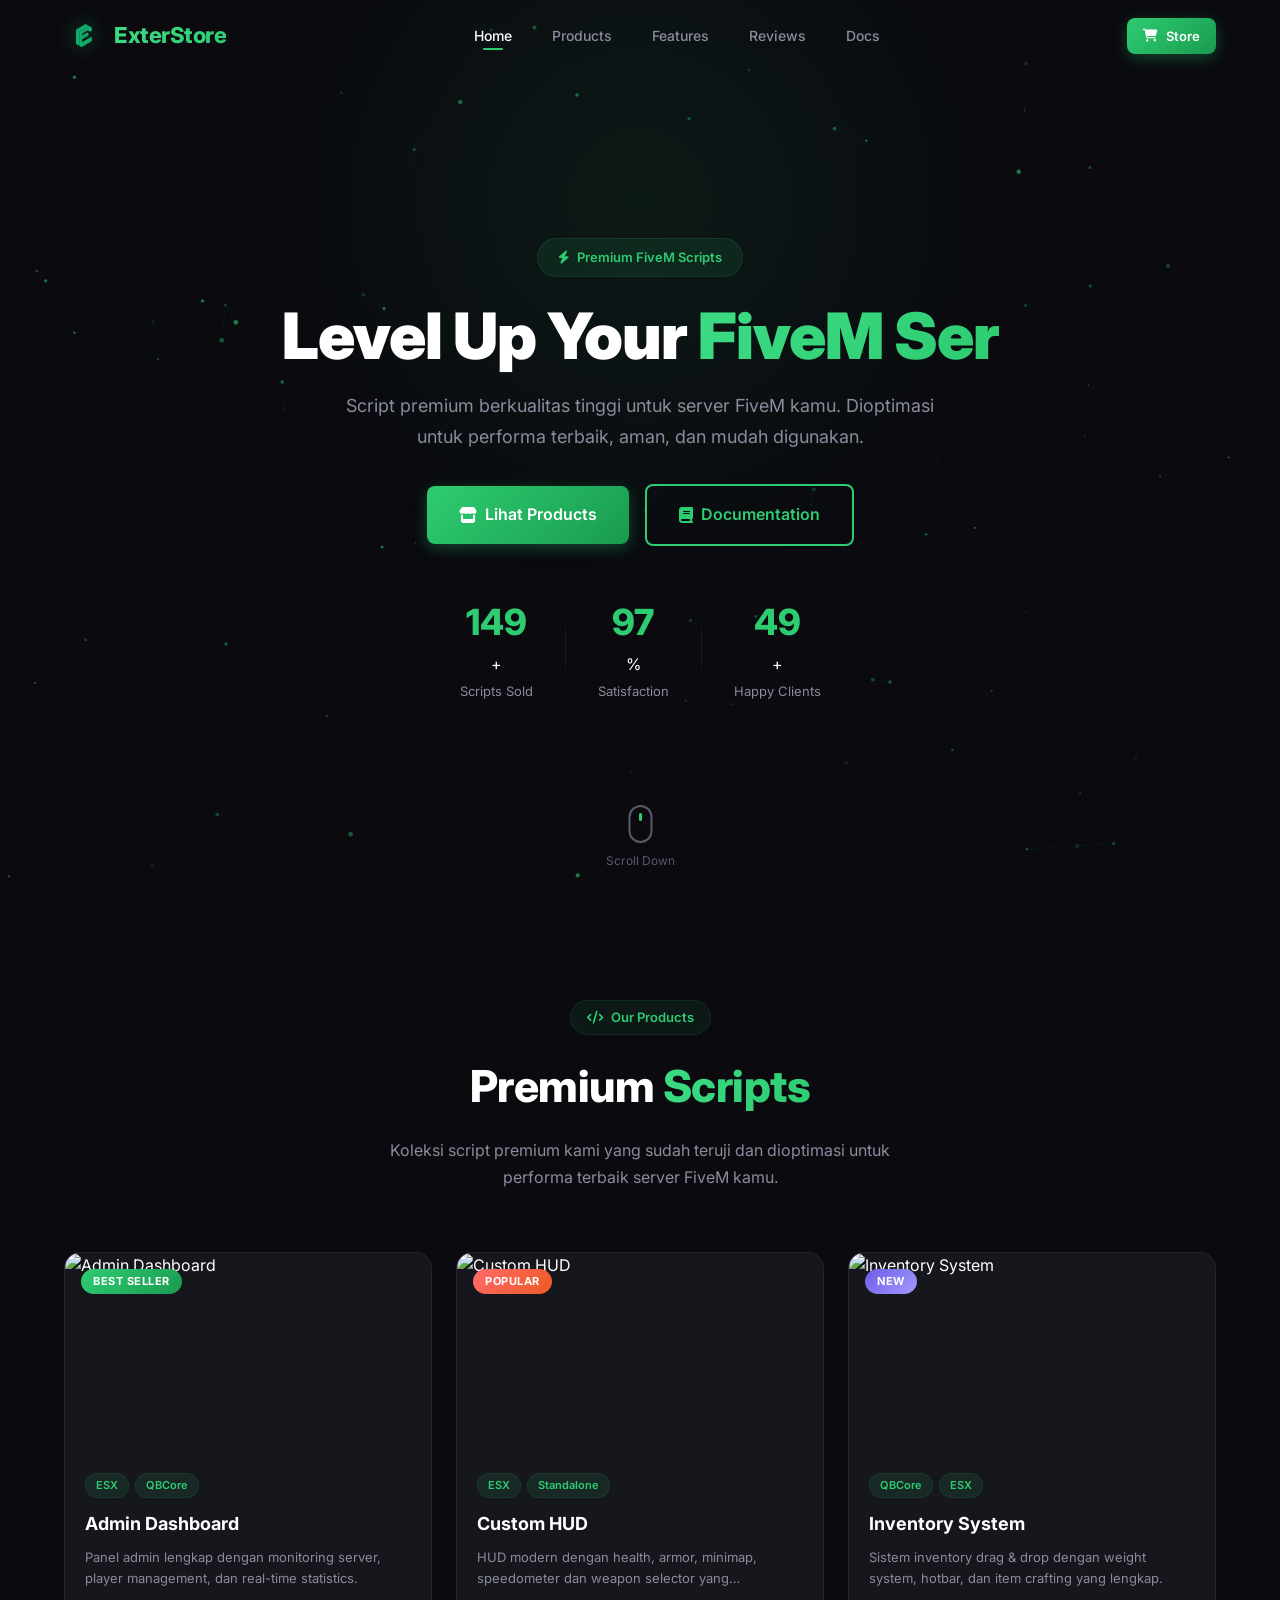
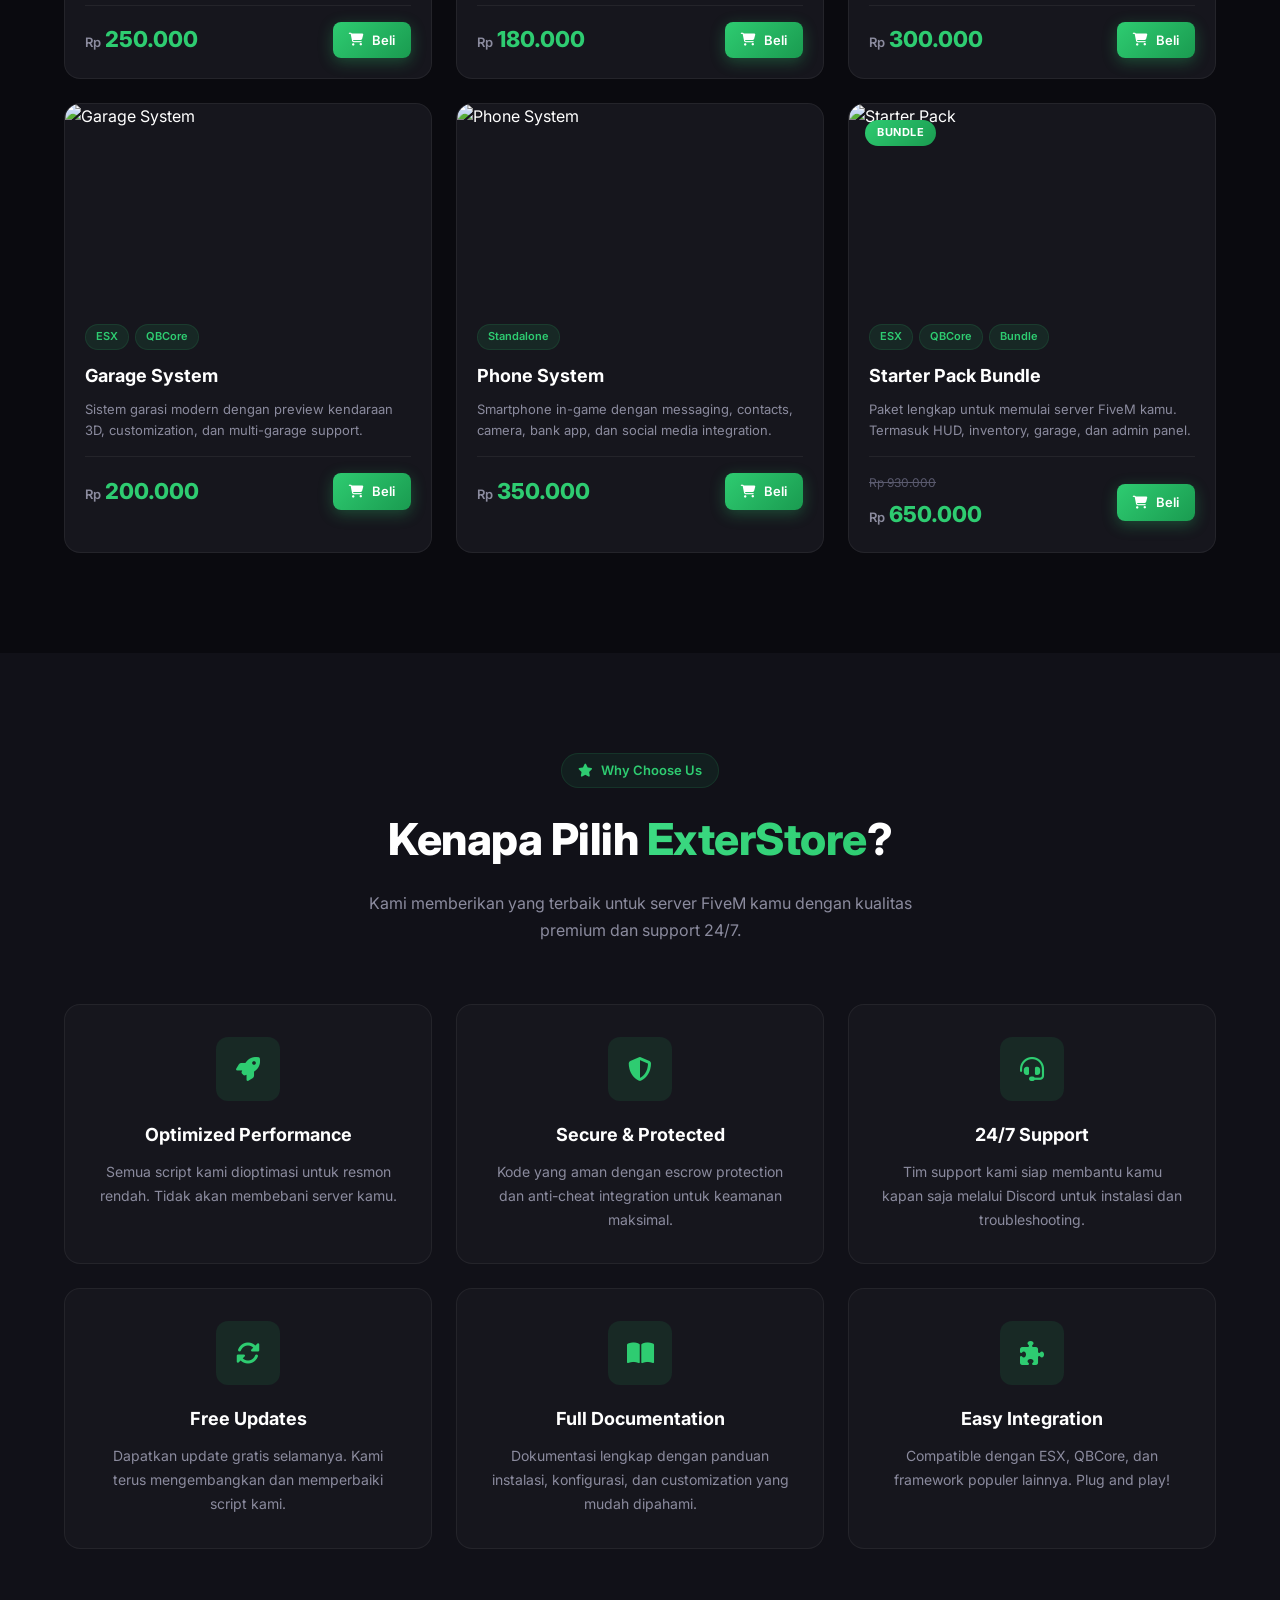
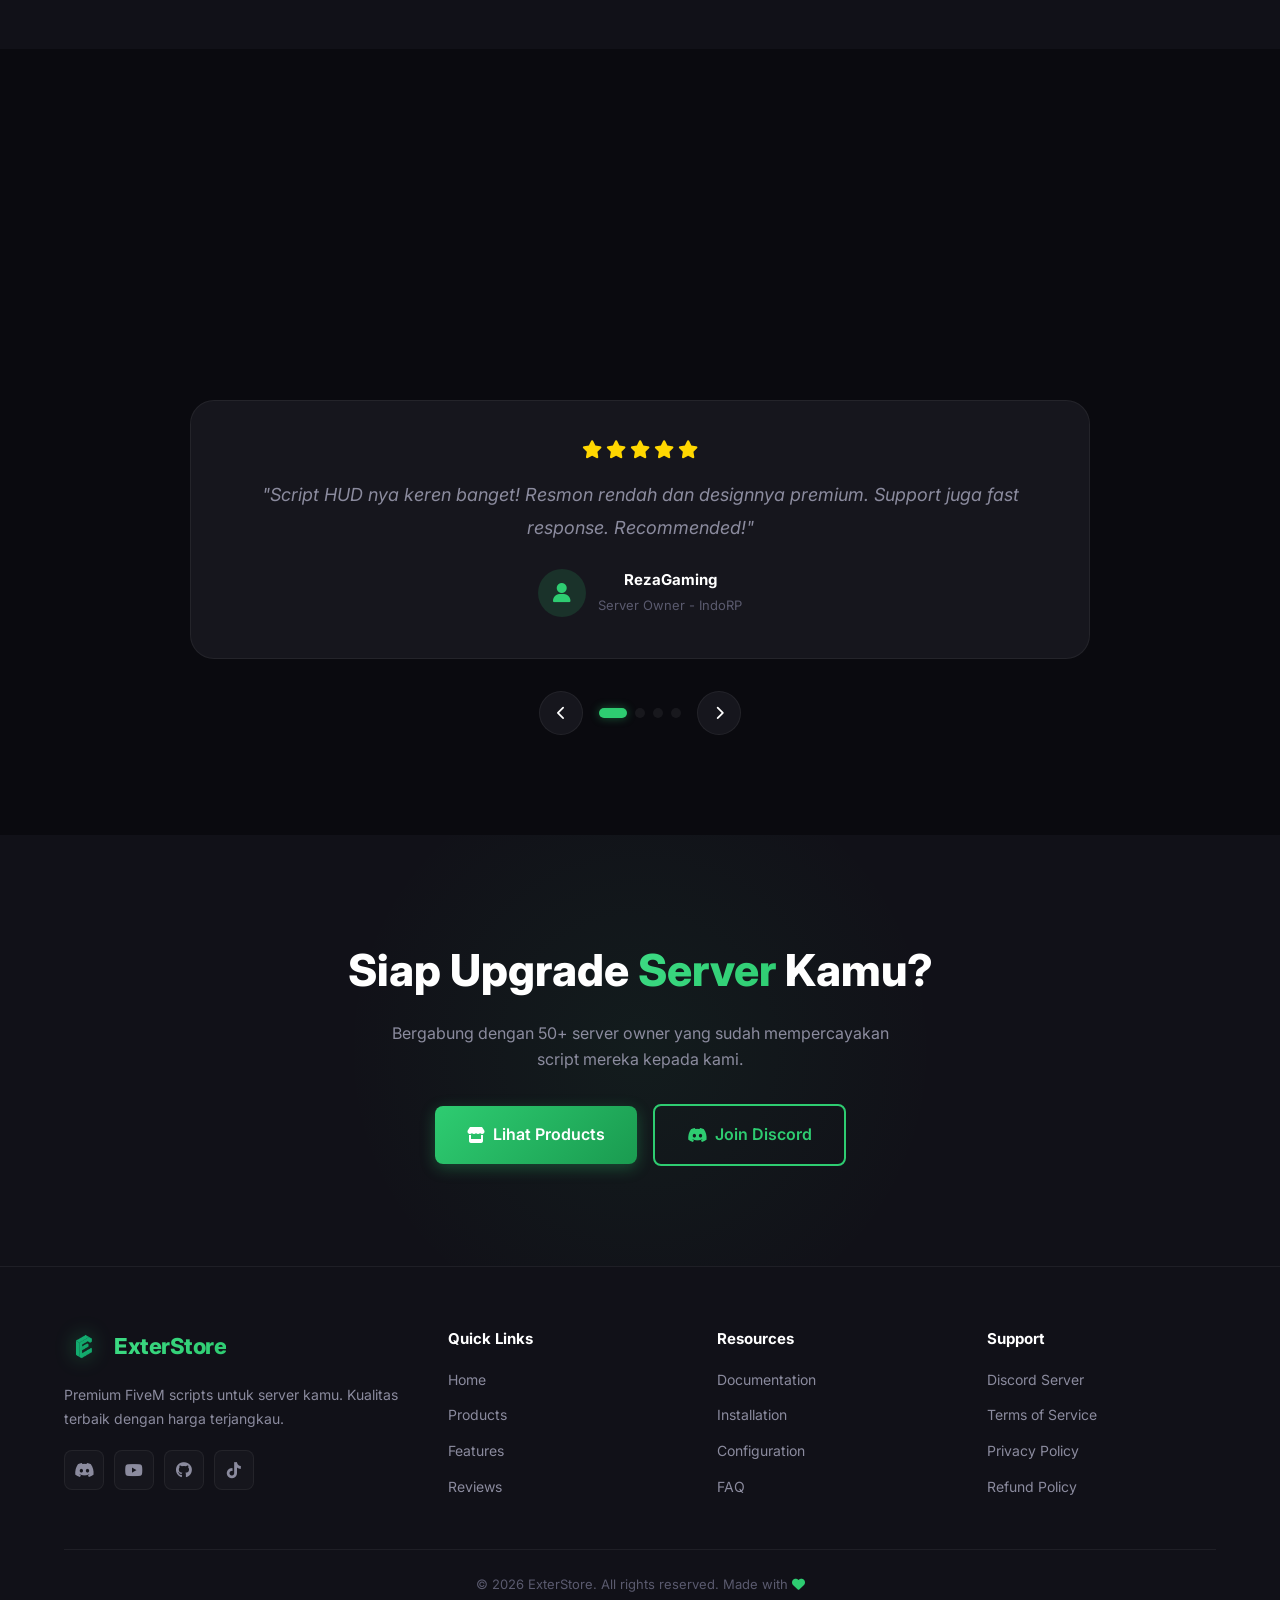
==== commit bb17c141: "Add files via upload" ====
--- a/index.html
+++ b/index.html
@@ -1,164 +1,490 @@
-<!DOCTYPE html>
-<html lang="en">
-<head>
-  <meta charset="UTF-8" />
-  <meta name="viewport" content="width=device-width, initial-scale=1.0" />
-  <meta name="description" content="ExterStore provides premium FiveM scripts with instant digital delivery, secure checkout, and detailed documentation." />
-  <meta name="keywords" content="FiveM scripts, ESX, QBCore, digital store, ExterStore" />
-  <meta name="theme-color" content="#0b1220" />
-  <title>ExterStore | Premium FiveM Script Store</title>
-  <link rel="preconnect" href="https://fonts.googleapis.com" />
-  <link rel="preconnect" href="https://fonts.gstatic.com" crossorigin />
-  <link href="https://fonts.googleapis.com/css2?family=Inter:wght@400;500;600;700;800&display=swap" rel="stylesheet" />
-  <link rel="stylesheet" href="https://cdnjs.cloudflare.com/ajax/libs/font-awesome/6.5.2/css/all.min.css" />
-  <link rel="stylesheet" href="style.css" />
-</head>
-<body>
-  <header class="site-header">
-    <nav class="container nav" aria-label="Main navigation">
-      <a class="brand" href="#home"><img src="logo.png" alt="ExterStore logo" loading="lazy" />ExterStore</a>
-      <button id="menuToggle" class="menu-toggle" aria-expanded="false" aria-controls="menu"><i class="fa-solid fa-bars"></i></button>
-      <ul id="menu" class="menu">
-        <li><a href="#home" data-i18n="nav.home">Home</a></li>
-        <li><a href="#shop" data-i18n="nav.shop">Shop</a></li>
-        <li><a href="#about" data-i18n="nav.about">About</a></li>
-        <li><a href="#faq" data-i18n="nav.faq">FAQ</a></li>
-        <li><a href="docs.html">Documentation</a></li>
-        <li><a href="#contact" data-i18n="nav.contact">Contact</a></li>
-      </ul>
-      <div class="nav-tools">
-        <select id="languageSelect" aria-label="language selector">
-          <option value="en">EN</option>
-          <option value="id">ID</option>
-        </select>
-        <select id="currencySelect" aria-label="currency selector">
-          <option value="USD">USD</option>
-          <option value="IDR">IDR</option>
-        </select>
-        <button id="themeToggle" class="icon-btn" aria-label="Toggle dark mode"><i class="fa-regular fa-moon"></i></button>
-      </div>
-    </nav>
-  </header>
-
-  <main>
-    <section id="home" class="hero container">
-      <div>
-        <p class="badge">Global-ready digital product store</p>
-        <h1 data-i18n="hero.title">Premium FiveM Scripts for Modern RP Servers</h1>
-        <p class="muted" data-i18n="hero.desc">Fast, secure, and optimized resources for ESX, QBCore, and standalone setups. Instant delivery after payment.</p>
-        <div class="row">
-          <a href="#shop" class="btn btn-primary" data-i18n="hero.ctaShop">Browse Products</a>
-          <a href="#dashboard" class="btn btn-ghost" data-i18n="hero.ctaDashboard">My Dashboard</a>
-        </div>
-        <div class="stats">
-          <article><strong>1,200+</strong><span>Downloads</span></article>
-          <article><strong>99.9%</strong><span>Uptime Scripts</span></article>
-          <article><strong>24/7</strong><span>Support</span></article>
-        </div>
-      </div>
-      <aside class="hero-card">
-        <h2>Checkout in 3 Steps</h2>
-        <ol>
-          <li>Add product to cart</li>
-          <li>Pay with PayPal or Card (ready)</li>
-          <li>Get secure download token</li>
-        </ol>
-      </aside>
-    </section>
-
-    <section id="shop" class="container section">
-      <div class="section-head">
-        <h2 data-i18n="shop.title">Shop / Products</h2>
-        <div class="row compact">
-          <input id="searchInput" type="search" placeholder="Search products..." />
-          <select id="categoryFilter">
-            <option value="all">All</option>
-            <option value="ESX">ESX</option>
-            <option value="QBCore">QBCore</option>
-            <option value="Standalone">Standalone</option>
-          </select>
-        </div>
-      </div>
-      <div id="productGrid" class="product-grid"></div>
-    </section>
-
-    <section id="productDetail" class="container section">
-      <h2>Product Detail</h2>
-      <article id="detailCard" class="detail-card">
-        <p class="muted">Select a product in Shop to view details.</p>
-      </article>
-    </section>
-
-    <section id="testimonials" class="container section">
-      <h2>Testimonials / Reviews</h2>
-      <div class="reviews">
-        <blockquote>“Best optimization I’ve seen. CPU usage dropped massively.” <cite>- OrionRP</cite></blockquote>
-        <blockquote>“Setup docs are clear and support is super fast.” <cite>- SkylineDev</cite></blockquote>
-        <blockquote>“Clean code and regular updates every month.” <cite>- MadCity Team</cite></blockquote>
-      </div>
-    </section>
-
-    <section id="about" class="container section split">
-      <div>
-        <h2>About</h2>
-        <p class="muted">ExterStore focuses on scalable FiveM resources with clean architecture, anti-exploit safeguards, and production-ready documentation.</p>
-      </div>
-      <ul class="check-list">
-        <li><i class="fa-solid fa-check"></i> Modular code structure</li>
-        <li><i class="fa-solid fa-check"></i> Versioned changelog + docs</li>
-        <li><i class="fa-solid fa-check"></i> Global checkout support</li>
-      </ul>
-    </section>
-
-    <section id="faq" class="container section">
-      <h2>FAQ</h2>
-      <details><summary>How do I receive files after payment?</summary><p>Files appear instantly in your dashboard with tokenized links (24-hour expiry).</p></details>
-      <details><summary>Is PayPal integrated?</summary><p>Yes. PayPal is active in checkout flow, with pluggable provider architecture for Stripe and others.</p></details>
-      <details><summary>Can I request custom scripts?</summary><p>Yes, use the contact form and include your requirements and framework.</p></details>
-    </section>
-
-    <section id="dashboard" class="container section">
-      <div class="section-head">
-        <h2>User Dashboard</h2>
-        <button id="clearHistory" class="btn btn-ghost">Clear History</button>
-      </div>
-      <div id="purchaseHistory" class="history empty">No purchases yet.</div>
-    </section>
-
-    <section id="contact" class="container section">
-      <h2>Contact</h2>
-      <form id="contactForm" novalidate>
-        <div class="grid2">
-          <label>Name<input name="name" required minlength="2" /></label>
-          <label>Email<input name="email" type="email" required /></label>
-        </div>
-        <label>Message<textarea name="message" required minlength="10"></textarea></label>
-        <button class="btn btn-primary" type="submit">Send Message</button>
-      </form>
-    </section>
-  </main>
-
-  <div id="checkoutModal" class="modal" aria-hidden="true">
-    <div class="modal-card">
-      <h3>Secure Checkout</h3>
-      <p id="checkoutProduct" class="muted"></p>
-      <label>Email for delivery<input id="checkoutEmail" type="email" required /></label>
-      <label>Payment Method
-        <select id="paymentMethod">
-          <option value="paypal">PayPal</option>
-          <option value="stripe">Card (Stripe-ready)</option>
-        </select>
-      </label>
-      <div class="row compact">
-        <button id="confirmCheckout" class="btn btn-primary">Pay Now</button>
-        <button id="cancelCheckout" class="btn btn-ghost">Cancel</button>
-      </div>
-      <p class="tiny">Demo flow only. Connect backend endpoint for real transaction verification and signed download URLs.</p>
-    </div>
-  </div>
-
-  <div id="toast" class="toast" role="status" aria-live="polite"></div>
-  <footer class="container footer">© 2026 ExterStore · Built for global digital sales.</footer>
-  <script src="script.js" defer></script>
-</body>
-</html>
+<!DOCTYPE html>
+<html lang="id">
+<head>
+    <meta charset="UTF-8">
+    <meta name="viewport" content="width=device-width, initial-scale=1.0">
+    <title>ExterStore - Premium FiveM Scripts</title>
+    <link rel="icon" href="logo.png" type="image/png">
+    <link href="https://fonts.googleapis.com/css2?family=Inter:wght@300;400;500;600;700;800;900&display=swap" rel="stylesheet">
+    <link rel="stylesheet" href="https://cdnjs.cloudflare.com/ajax/libs/font-awesome/6.5.1/css/all.min.css">
+    <link rel="stylesheet" href="style.css">
+</head>
+<body>
+    <!-- Particle Canvas -->
+    <canvas id="particles-canvas"></canvas>
+
+    <!-- Navbar -->
+    <nav class="navbar" id="navbar">
+        <div class="nav-container">
+            <a href="#" class="nav-logo">
+                <img src="logo.png" alt="ExterStore Logo" class="logo-img">
+                <span class="logo-text">ExterStore</span>
+            </a>
+            <ul class="nav-links" id="navLinks">
+                <li><a href="#home" class="nav-link active">Home</a></li>
+                <li><a href="#products" class="nav-link">Products</a></li>
+                <li><a href="#features" class="nav-link">Features</a></li>
+                <li><a href="#testimonials" class="nav-link">Reviews</a></li>
+                <li><a href="docs.html" class="nav-link">Docs</a></li>
+            </ul>
+            <div class="nav-actions">
+                <a href="#products" class="btn btn-primary btn-sm">
+                    <i class="fas fa-shopping-cart"></i> Store
+                </a>
+                <button class="mobile-toggle" id="mobileToggle">
+                    <span></span><span></span><span></span>
+                </button>
+            </div>
+        </div>
+    </nav>
+
+    <!-- Hero Section -->
+    <section class="hero" id="home">
+        <div class="hero-glow"></div>
+        <div class="hero-content">
+            <div class="hero-badge animate-fade-in">
+                <i class="fas fa-bolt"></i> Premium FiveM Scripts
+            </div>
+            <h1 class="hero-title animate-fade-in-up">
+                Level Up Your
+                <span class="gradient-text" id="typingText">FiveM Server</span>
+            </h1>
+            <p class="hero-description animate-fade-in-up delay-1">
+                Script premium berkualitas tinggi untuk server FiveM kamu. Dioptimasi untuk performa terbaik, aman, dan mudah digunakan.
+            </p>
+            <div class="hero-buttons animate-fade-in-up delay-2">
+                <a href="#products" class="btn btn-primary btn-lg">
+                    <i class="fas fa-store"></i> Lihat Products
+                </a>
+                <a href="docs.html" class="btn btn-outline btn-lg">
+                    <i class="fas fa-book"></i> Documentation
+                </a>
+            </div>
+            <div class="hero-stats animate-fade-in-up delay-3">
+                <div class="stat-item">
+                    <span class="stat-number" data-target="150">0</span>+
+                    <span class="stat-label">Scripts Sold</span>
+                </div>
+                <div class="stat-divider"></div>
+                <div class="stat-item">
+                    <span class="stat-number" data-target="98">0</span>%
+                    <span class="stat-label">Satisfaction</span>
+                </div>
+                <div class="stat-divider"></div>
+                <div class="stat-item">
+                    <span class="stat-number" data-target="50">0</span>+
+                    <span class="stat-label">Happy Clients</span>
+                </div>
+            </div>
+        </div>
+        <div class="hero-image animate-float">
+            <div class="hero-card-glow"></div>
+            <img src="https://mgx-backend-cdn.metadl.com/generate/images/1095284/2026-04-07/3ccd2b19-914b-4d5c-8f27-8f76b8eb363f.png" alt="Hero Background" class="hero-img">
+        </div>
+        <div class="scroll-indicator">
+            <div class="mouse">
+                <div class="wheel"></div>
+            </div>
+            <span>Scroll Down</span>
+        </div>
+    </section>
+
+    <!-- Products Section -->
+    <section class="section products" id="products">
+        <div class="container">
+            <div class="section-header reveal">
+                <span class="section-badge"><i class="fas fa-code"></i> Our Products</span>
+                <h2 class="section-title">Premium <span class="gradient-text">Scripts</span></h2>
+                <p class="section-desc">Koleksi script premium kami yang sudah teruji dan dioptimasi untuk performa terbaik server FiveM kamu.</p>
+            </div>
+            <div class="products-grid">
+                <!-- Product 1 -->
+                <div class="product-card reveal">
+                    <div class="product-badge">Best Seller</div>
+                    <div class="product-image">
+                        <img src="https://mgx-backend-cdn.metadl.com/generate/images/1095284/2026-04-07/8261b1d1-0df1-408c-a20c-8b82af6bc684.png" alt="Admin Dashboard">
+                        <div class="product-overlay">
+                            <a href="#" class="btn btn-primary btn-sm">
+                                <i class="fas fa-eye"></i> Preview
+                            </a>
+                        </div>
+                    </div>
+                    <div class="product-info">
+                        <div class="product-tags">
+                            <span class="tag">ESX</span>
+                            <span class="tag">QBCore</span>
+                        </div>
+                        <h3 class="product-name">Admin Dashboard</h3>
+                        <p class="product-desc">Panel admin lengkap dengan monitoring server, player management, dan real-time statistics.</p>
+                        <div class="product-footer">
+                            <div class="product-price">
+                                <span class="price-currency">Rp</span>
+                                <span class="price-amount">250.000</span>
+                            </div>
+                            <a href="#" class="btn btn-primary btn-sm">
+                                <i class="fas fa-shopping-cart"></i> Beli
+                            </a>
+                        </div>
+                    </div>
+                </div>
+
+                <!-- Product 2 -->
+                <div class="product-card reveal">
+                    <div class="product-badge hot">Popular</div>
+                    <div class="product-image">
+                        <img src="https://mgx-backend-cdn.metadl.com/generate/images/1095284/2026-04-07/e9086ade-e99c-4cfe-8490-0e15c5d70c6b.png" alt="Custom HUD">
+                        <div class="product-overlay">
+                            <a href="#" class="btn btn-primary btn-sm">
+                                <i class="fas fa-eye"></i> Preview
+                            </a>
+                        </div>
+                    </div>
+                    <div class="product-info">
+                        <div class="product-tags">
+                            <span class="tag">ESX</span>
+                            <span class="tag">Standalone</span>
+                        </div>
+                        <h3 class="product-name">Custom HUD</h3>
+                        <p class="product-desc">HUD modern dengan health, armor, minimap, speedometer dan weapon selector yang customizable.</p>
+                        <div class="product-footer">
+                            <div class="product-price">
+                                <span class="price-currency">Rp</span>
+                                <span class="price-amount">180.000</span>
+                            </div>
+                            <a href="#" class="btn btn-primary btn-sm">
+                                <i class="fas fa-shopping-cart"></i> Beli
+                            </a>
+                        </div>
+                    </div>
+                </div>
+
+                <!-- Product 3 -->
+                <div class="product-card reveal">
+                    <div class="product-badge new">New</div>
+                    <div class="product-image">
+                        <img src="https://mgx-backend-cdn.metadl.com/generate/images/1095284/2026-04-07/09e29620-072c-4ce6-9c4b-a440757230c9.png" alt="Inventory System">
+                        <div class="product-overlay">
+                            <a href="#" class="btn btn-primary btn-sm">
+                                <i class="fas fa-eye"></i> Preview
+                            </a>
+                        </div>
+                    </div>
+                    <div class="product-info">
+                        <div class="product-tags">
+                            <span class="tag">QBCore</span>
+                            <span class="tag">ESX</span>
+                        </div>
+                        <h3 class="product-name">Inventory System</h3>
+                        <p class="product-desc">Sistem inventory drag & drop dengan weight system, hotbar, dan item crafting yang lengkap.</p>
+                        <div class="product-footer">
+                            <div class="product-price">
+                                <span class="price-currency">Rp</span>
+                                <span class="price-amount">300.000</span>
+                            </div>
+                            <a href="#" class="btn btn-primary btn-sm">
+                                <i class="fas fa-shopping-cart"></i> Beli
+                            </a>
+                        </div>
+                    </div>
+                </div>
+
+                <!-- Product 4 -->
+                <div class="product-card reveal">
+                    <div class="product-image">
+                        <img src="https://mgx-backend-cdn.metadl.com/generate/images/1095284/2026-04-07/8261b1d1-0df1-408c-a20c-8b82af6bc684.png" alt="Garage System">
+                        <div class="product-overlay">
+                            <a href="#" class="btn btn-primary btn-sm">
+                                <i class="fas fa-eye"></i> Preview
+                            </a>
+                        </div>
+                    </div>
+                    <div class="product-info">
+                        <div class="product-tags">
+                            <span class="tag">ESX</span>
+                            <span class="tag">QBCore</span>
+                        </div>
+                        <h3 class="product-name">Garage System</h3>
+                        <p class="product-desc">Sistem garasi modern dengan preview kendaraan 3D, customization, dan multi-garage support.</p>
+                        <div class="product-footer">
+                            <div class="product-price">
+                                <span class="price-currency">Rp</span>
+                                <span class="price-amount">200.000</span>
+                            </div>
+                            <a href="#" class="btn btn-primary btn-sm">
+                                <i class="fas fa-shopping-cart"></i> Beli
+                            </a>
+                        </div>
+                    </div>
+                </div>
+
+                <!-- Product 5 -->
+                <div class="product-card reveal">
+                    <div class="product-image">
+                        <img src="https://mgx-backend-cdn.metadl.com/generate/images/1095284/2026-04-07/e9086ade-e99c-4cfe-8490-0e15c5d70c6b.png" alt="Phone System">
+                        <div class="product-overlay">
+                            <a href="#" class="btn btn-primary btn-sm">
+                                <i class="fas fa-eye"></i> Preview
+                            </a>
+                        </div>
+                    </div>
+                    <div class="product-info">
+                        <div class="product-tags">
+                            <span class="tag">Standalone</span>
+                        </div>
+                        <h3 class="product-name">Phone System</h3>
+                        <p class="product-desc">Smartphone in-game dengan messaging, contacts, camera, bank app, dan social media integration.</p>
+                        <div class="product-footer">
+                            <div class="product-price">
+                                <span class="price-currency">Rp</span>
+                                <span class="price-amount">350.000</span>
+                            </div>
+                            <a href="#" class="btn btn-primary btn-sm">
+                                <i class="fas fa-shopping-cart"></i> Beli
+                            </a>
+                        </div>
+                    </div>
+                </div>
+
+                <!-- Product 6 -->
+                <div class="product-card reveal">
+                    <div class="product-badge">Bundle</div>
+                    <div class="product-image">
+                        <img src="https://mgx-backend-cdn.metadl.com/generate/images/1095284/2026-04-07/09e29620-072c-4ce6-9c4b-a440757230c9.png" alt="Starter Pack">
+                        <div class="product-overlay">
+                            <a href="#" class="btn btn-primary btn-sm">
+                                <i class="fas fa-eye"></i> Preview
+                            </a>
+                        </div>
+                    </div>
+                    <div class="product-info">
+                        <div class="product-tags">
+                            <span class="tag">ESX</span>
+                            <span class="tag">QBCore</span>
+                            <span class="tag">Bundle</span>
+                        </div>
+                        <h3 class="product-name">Starter Pack Bundle</h3>
+                        <p class="product-desc">Paket lengkap untuk memulai server FiveM kamu. Termasuk HUD, inventory, garage, dan admin panel.</p>
+                        <div class="product-footer">
+                            <div class="product-price">
+                                <span class="price-old">Rp 930.000</span>
+                                <span class="price-currency">Rp</span>
+                                <span class="price-amount">650.000</span>
+                            </div>
+                            <a href="#" class="btn btn-primary btn-sm">
+                                <i class="fas fa-shopping-cart"></i> Beli
+                            </a>
+                        </div>
+                    </div>
+                </div>
+            </div>
+        </div>
+    </section>
+
+    <!-- Features Section -->
+    <section class="section features" id="features">
+        <div class="container">
+            <div class="section-header reveal">
+                <span class="section-badge"><i class="fas fa-star"></i> Why Choose Us</span>
+                <h2 class="section-title">Kenapa Pilih <span class="gradient-text">ExterStore</span>?</h2>
+                <p class="section-desc">Kami memberikan yang terbaik untuk server FiveM kamu dengan kualitas premium dan support 24/7.</p>
+            </div>
+            <div class="features-grid">
+                <div class="feature-card reveal">
+                    <div class="feature-icon">
+                        <i class="fas fa-rocket"></i>
+                    </div>
+                    <h3>Optimized Performance</h3>
+                    <p>Semua script kami dioptimasi untuk resmon rendah. Tidak akan membebani server kamu.</p>
+                </div>
+                <div class="feature-card reveal">
+                    <div class="feature-icon">
+                        <i class="fas fa-shield-alt"></i>
+                    </div>
+                    <h3>Secure & Protected</h3>
+                    <p>Kode yang aman dengan escrow protection dan anti-cheat integration untuk keamanan maksimal.</p>
+                </div>
+                <div class="feature-card reveal">
+                    <div class="feature-icon">
+                        <i class="fas fa-headset"></i>
+                    </div>
+                    <h3>24/7 Support</h3>
+                    <p>Tim support kami siap membantu kamu kapan saja melalui Discord untuk instalasi dan troubleshooting.</p>
+                </div>
+                <div class="feature-card reveal">
+                    <div class="feature-icon">
+                        <i class="fas fa-sync-alt"></i>
+                    </div>
+                    <h3>Free Updates</h3>
+                    <p>Dapatkan update gratis selamanya. Kami terus mengembangkan dan memperbaiki script kami.</p>
+                </div>
+                <div class="feature-card reveal">
+                    <div class="feature-icon">
+                        <i class="fas fa-book-open"></i>
+                    </div>
+                    <h3>Full Documentation</h3>
+                    <p>Dokumentasi lengkap dengan panduan instalasi, konfigurasi, dan customization yang mudah dipahami.</p>
+                </div>
+                <div class="feature-card reveal">
+                    <div class="feature-icon">
+                        <i class="fas fa-puzzle-piece"></i>
+                    </div>
+                    <h3>Easy Integration</h3>
+                    <p>Compatible dengan ESX, QBCore, dan framework populer lainnya. Plug and play!</p>
+                </div>
+            </div>
+        </div>
+    </section>
+
+    <!-- Testimonials Section -->
+    <section class="section testimonials" id="testimonials">
+        <div class="container">
+            <div class="section-header reveal">
+                <span class="section-badge"><i class="fas fa-comments"></i> Testimonials</span>
+                <h2 class="section-title">Apa Kata <span class="gradient-text">Mereka</span>?</h2>
+                <p class="section-desc">Review dari pelanggan yang sudah menggunakan script kami di server mereka.</p>
+            </div>
+            <div class="testimonials-slider">
+                <div class="testimonials-track" id="testimonialsTrack">
+                    <div class="testimonial-card">
+                        <div class="testimonial-stars">
+                            <i class="fas fa-star"></i><i class="fas fa-star"></i><i class="fas fa-star"></i><i class="fas fa-star"></i><i class="fas fa-star"></i>
+                        </div>
+                        <p class="testimonial-text">"Script HUD nya keren banget! Resmon rendah dan designnya premium. Support juga fast response. Recommended!"</p>
+                        <div class="testimonial-author">
+                            <div class="author-avatar">
+                                <i class="fas fa-user"></i>
+                            </div>
+                            <div class="author-info">
+                                <h4>RezaGaming</h4>
+                                <span>Server Owner - IndoRP</span>
+                            </div>
+                        </div>
+                    </div>
+                    <div class="testimonial-card">
+                        <div class="testimonial-stars">
+                            <i class="fas fa-star"></i><i class="fas fa-star"></i><i class="fas fa-star"></i><i class="fas fa-star"></i><i class="fas fa-star"></i>
+                        </div>
+                        <p class="testimonial-text">"Admin Dashboard nya sangat membantu untuk manage server. Fiturnya lengkap dan mudah digunakan. Worth the price!"</p>
+                        <div class="testimonial-author">
+                            <div class="author-avatar">
+                                <i class="fas fa-user"></i>
+                            </div>
+                            <div class="author-info">
+                                <h4>DarkNight</h4>
+                                <span>Developer - NightCity RP</span>
+                            </div>
+                        </div>
+                    </div>
+                    <div class="testimonial-card">
+                        <div class="testimonial-stars">
+                            <i class="fas fa-star"></i><i class="fas fa-star"></i><i class="fas fa-star"></i><i class="fas fa-star"></i><i class="fas fa-star-half-alt"></i>
+                        </div>
+                        <p class="testimonial-text">"Inventory system nya smooth banget, drag and drop nya responsive. Player di server saya suka banget sama UI nya!"</p>
+                        <div class="testimonial-author">
+                            <div class="author-avatar">
+                                <i class="fas fa-user"></i>
+                            </div>
+                            <div class="author-info">
+                                <h4>AxelDev</h4>
+                                <span>Server Owner - MetroCity</span>
+                            </div>
+                        </div>
+                    </div>
+                    <div class="testimonial-card">
+                        <div class="testimonial-stars">
+                            <i class="fas fa-star"></i><i class="fas fa-star"></i><i class="fas fa-star"></i><i class="fas fa-star"></i><i class="fas fa-star"></i>
+                        </div>
+                        <p class="testimonial-text">"Beli starter pack bundle dan langsung bisa setup server dalam sehari. Dokumentasinya jelas dan lengkap. Top!"</p>
+                        <div class="testimonial-author">
+                            <div class="author-avatar">
+                                <i class="fas fa-user"></i>
+                            </div>
+                            <div class="author-info">
+                                <h4>FajarRP</h4>
+                                <span>Server Owner - SunriseRP</span>
+                            </div>
+                        </div>
+                    </div>
+                </div>
+                <div class="slider-controls">
+                    <button class="slider-btn prev" id="prevBtn"><i class="fas fa-chevron-left"></i></button>
+                    <div class="slider-dots" id="sliderDots"></div>
+                    <button class="slider-btn next" id="nextBtn"><i class="fas fa-chevron-right"></i></button>
+                </div>
+            </div>
+        </div>
+    </section>
+
+    <!-- CTA Section -->
+    <section class="section cta-section">
+        <div class="cta-glow"></div>
+        <div class="container">
+            <div class="cta-content reveal">
+                <h2 class="cta-title">Siap Upgrade <span class="gradient-text">Server</span> Kamu?</h2>
+                <p class="cta-desc">Bergabung dengan 50+ server owner yang sudah mempercayakan script mereka kepada kami.</p>
+                <div class="cta-buttons">
+                    <a href="#products" class="btn btn-primary btn-lg">
+                        <i class="fas fa-store"></i> Lihat Products
+                    </a>
+                    <a href="https://discord.gg/" class="btn btn-outline btn-lg" target="_blank">
+                        <i class="fab fa-discord"></i> Join Discord
+                    </a>
+                </div>
+            </div>
+        </div>
+    </section>
+
+    <!-- Footer -->
+    <footer class="footer">
+        <div class="container">
+            <div class="footer-grid">
+                <div class="footer-brand">
+                    <a href="#" class="footer-logo">
+                        <img src="logo.png" alt="ExterStore Logo" class="logo-img">
+                        <span class="logo-text">ExterStore</span>
+                    </a>
+                    <p class="footer-desc">Premium FiveM scripts untuk server kamu. Kualitas terbaik dengan harga terjangkau.</p>
+                    <div class="footer-socials">
+                        <a href="#" class="social-link"><i class="fab fa-discord"></i></a>
+                        <a href="#" class="social-link"><i class="fab fa-youtube"></i></a>
+                        <a href="#" class="social-link"><i class="fab fa-github"></i></a>
+                        <a href="#" class="social-link"><i class="fab fa-tiktok"></i></a>
+                    </div>
+                </div>
+                <div class="footer-links-group">
+                    <h4>Quick Links</h4>
+                    <ul class="footer-links">
+                        <li><a href="#home">Home</a></li>
+                        <li><a href="#products">Products</a></li>
+                        <li><a href="#features">Features</a></li>
+                        <li><a href="#testimonials">Reviews</a></li>
+                    </ul>
+                </div>
+                <div class="footer-links-group">
+                    <h4>Resources</h4>
+                    <ul class="footer-links">
+                        <li><a href="docs.html">Documentation</a></li>
+                        <li><a href="docs.html#installation">Installation</a></li>
+                        <li><a href="docs.html#configuration">Configuration</a></li>
+                        <li><a href="docs.html#faq">FAQ</a></li>
+                    </ul>
+                </div>
+                <div class="footer-links-group">
+                    <h4>Support</h4>
+                    <ul class="footer-links">
+                        <li><a href="#">Discord Server</a></li>
+                        <li><a href="#">Terms of Service</a></li>
+                        <li><a href="#">Privacy Policy</a></li>
+                        <li><a href="#">Refund Policy</a></li>
+                    </ul>
+                </div>
+            </div>
+            <div class="footer-bottom">
+                <p>&copy; 2026 ExterStore. All rights reserved. Made with <i class="fas fa-heart" style="color: #2ECC71;"></i></p>
+            </div>
+        </div>
+    </footer>
+
+    <script src="script.js"></script>
+</body>
+</html>
--- a/style.css
+++ b/style.css
@@ -1,75 +1,1159 @@
-:root {
-  --bg: #f3f6fb;
-  --card: #ffffff;
-  --text: #0f172a;
-  --muted: #475569;
-  --brand: #16a34a;
-  --brand2: #22c55e;
-  --border: #dbe3ef;
-}
-body.dark {
-  --bg: #020617;
-  --card: #0f172a;
-  --text: #e2e8f0;
-  --muted: #94a3b8;
-  --border: #1e293b;
-}
-*{box-sizing:border-box}
-html{scroll-behavior:smooth}
-body{margin:0;font-family:Inter,sans-serif;background:var(--bg);color:var(--text);line-height:1.6;transition:.2s}
-.container{width:min(1100px,92%);margin:auto}
-.site-header{position:sticky;top:0;background:color-mix(in oklab,var(--bg) 88%,transparent);backdrop-filter:blur(12px);border-bottom:1px solid var(--border);z-index:10}
-.nav{display:flex;align-items:center;justify-content:space-between;min-height:72px;gap:1rem}
-.brand{display:flex;align-items:center;gap:.6rem;font-weight:800;text-decoration:none;color:var(--text)}
-.brand img{width:36px;height:36px;border-radius:8px}
-.menu{display:flex;gap:.5rem;list-style:none;padding:0;margin:0}
-.menu a{padding:.45rem .7rem;border-radius:8px;text-decoration:none;color:var(--muted);transition:.2s}
-.menu a:hover{background:var(--card);color:var(--text)}
-.nav-tools{display:flex;gap:.45rem;align-items:center}
-.nav select,.icon-btn,input,textarea{border:1px solid var(--border);background:var(--card);color:var(--text);border-radius:10px;padding:.6rem .7rem}
-.menu-toggle{display:none}
-.hero{display:grid;grid-template-columns:1.35fr 1fr;gap:1.2rem;padding:3rem 0}
-.badge{display:inline-block;background:#dcfce7;color:#166534;padding:.2rem .65rem;border-radius:999px;font-weight:700}
-body.dark .badge{background:#14532d;color:#dcfce7}
-h1{font-size:clamp(1.8rem,4vw,3rem);line-height:1.12}
-.muted{color:var(--muted)}
-.row{display:flex;gap:.75rem;flex-wrap:wrap;align-items:center}
-.row.compact>*{margin:0}
-.btn{padding:.65rem 1rem;border-radius:10px;border:0;text-decoration:none;cursor:pointer;transition:.2s;font-weight:600}
-.btn:hover{transform:translateY(-1px)}
-.btn-primary{background:linear-gradient(90deg,var(--brand),var(--brand2));color:white}
-.btn-ghost{background:var(--card);color:var(--text);border:1px solid var(--border)}
-.hero-card,.detail-card,.history,form,.reviews blockquote{background:var(--card);border:1px solid var(--border);border-radius:14px;padding:1rem}
-.stats{display:grid;grid-template-columns:repeat(3,1fr);gap:.65rem;margin-top:1rem}
-.stats article{background:var(--card);border:1px solid var(--border);border-radius:10px;padding:.8rem}
-.stats strong{display:block;font-size:1.1rem}
-.section{padding:2.3rem 0}
-.section h2{margin-top:0}
-.section-head{display:flex;justify-content:space-between;align-items:center;gap:1rem;flex-wrap:wrap}
-.product-grid{display:grid;grid-template-columns:repeat(auto-fit,minmax(220px,1fr));gap:1rem}
-.product{background:var(--card);border:1px solid var(--border);border-radius:14px;padding:1rem;display:flex;flex-direction:column;gap:.6rem;transition:.2s}
-.product:hover{transform:translateY(-3px);box-shadow:0 8px 20px rgba(0,0,0,.08)}
-.product small{color:var(--muted)}
-.price{font-weight:800}
-.split{display:grid;grid-template-columns:1.2fr 1fr;gap:1rem}
-.check-list{list-style:none;padding:1rem;background:var(--card);border:1px solid var(--border);border-radius:14px}
-.check-list li{margin:.5rem 0}
-.reviews{display:grid;grid-template-columns:repeat(auto-fit,minmax(220px,1fr));gap:1rem}
-details{background:var(--card);padding:.75rem 1rem;border:1px solid var(--border);border-radius:12px;margin:.5rem 0}
-.grid2{display:grid;grid-template-columns:repeat(2,1fr);gap:.75rem}
-label{display:flex;flex-direction:column;gap:.35rem;font-weight:600}
-textarea{min-height:120px;resize:vertical}
-.modal{position:fixed;inset:0;background:#0007;display:none;place-items:center;padding:1rem}
-.modal.show{display:grid}
-.modal-card{width:min(460px,100%);background:var(--card);padding:1rem;border-radius:14px;border:1px solid var(--border)}
-.toast{position:fixed;right:1rem;bottom:1rem;background:var(--text);color:var(--bg);padding:.7rem 1rem;border-radius:10px;opacity:0;transform:translateY(12px);transition:.25s}
-.toast.show{opacity:1;transform:translateY(0)}
-.tiny{font-size:.8rem;color:var(--muted)}
-.footer{padding:2rem 0;color:var(--muted)}
-@media (max-width: 860px){
-  .menu-toggle{display:block;border:1px solid var(--border);background:var(--card);padding:.5rem .7rem;border-radius:10px}
-  .menu{position:absolute;inset:72px 4% auto;display:none;flex-direction:column;background:var(--card);border:1px solid var(--border);border-radius:12px;padding:.7rem}
-  .menu.open{display:flex}
-  .hero,.split,.grid2{grid-template-columns:1fr}
-  .stats{grid-template-columns:1fr}
-}
+/* ============================================
+   ExterStore - Premium FiveM Scripts Store
+   Dark Theme + Green Accent
+   ============================================ */
+
+/* === CSS Variables === */
+:root {
+    --bg-primary: #0A0A0F;
+    --bg-secondary: #111118;
+    --bg-card: #16161D;
+    --bg-card-hover: #1C1C25;
+    --accent: #2ECC71;
+    --accent-light: #3DDB84;
+    --accent-dark: #1A9B50;
+    --accent-glow: rgba(46, 204, 113, 0.3);
+    --accent-glow-strong: rgba(46, 204, 113, 0.5);
+    --text-primary: #FFFFFF;
+    --text-secondary: #8B8B9E;
+    --text-muted: #5A5A6E;
+    --border: rgba(46, 204, 113, 0.12);
+    --border-light: rgba(255, 255, 255, 0.06);
+    --gradient-green: linear-gradient(135deg, #2ECC71, #1A9B50);
+    --gradient-green-light: linear-gradient(135deg, #3DDB84, #2ECC71);
+    --shadow-green: 0 0 30px rgba(46, 204, 113, 0.2);
+    --shadow-card: 0 8px 32px rgba(0, 0, 0, 0.3);
+    --radius-sm: 8px;
+    --radius-md: 12px;
+    --radius-lg: 16px;
+    --radius-xl: 24px;
+    --transition: all 0.3s cubic-bezier(0.4, 0, 0.2, 1);
+    --transition-slow: all 0.6s cubic-bezier(0.4, 0, 0.2, 1);
+}
+
+/* === Reset & Base === */
+*, *::before, *::after {
+    margin: 0;
+    padding: 0;
+    box-sizing: border-box;
+}
+
+html {
+    scroll-behavior: smooth;
+    scroll-padding-top: 80px;
+}
+
+body {
+    font-family: 'Inter', -apple-system, BlinkMacSystemFont, sans-serif;
+    background-color: var(--bg-primary);
+    color: var(--text-primary);
+    line-height: 1.6;
+    overflow-x: hidden;
+    -webkit-font-smoothing: antialiased;
+}
+
+a {
+    text-decoration: none;
+    color: inherit;
+    transition: var(--transition);
+}
+
+img {
+    max-width: 100%;
+    height: auto;
+    display: block;
+}
+
+ul {
+    list-style: none;
+}
+
+.container {
+    max-width: 1200px;
+    margin: 0 auto;
+    padding: 0 24px;
+}
+
+/* === Particle Canvas === */
+#particles-canvas {
+    position: fixed;
+    top: 0;
+    left: 0;
+    width: 100%;
+    height: 100%;
+    z-index: 0;
+    pointer-events: none;
+}
+
+/* === Buttons === */
+.btn {
+    display: inline-flex;
+    align-items: center;
+    gap: 8px;
+    padding: 12px 24px;
+    border-radius: var(--radius-sm);
+    font-weight: 600;
+    font-size: 14px;
+    cursor: pointer;
+    transition: var(--transition);
+    border: none;
+    position: relative;
+    overflow: hidden;
+    font-family: inherit;
+}
+
+.btn::before {
+    content: '';
+    position: absolute;
+    top: 0;
+    left: -100%;
+    width: 100%;
+    height: 100%;
+    background: linear-gradient(90deg, transparent, rgba(255,255,255,0.1), transparent);
+    transition: left 0.5s;
+}
+
+.btn:hover::before {
+    left: 100%;
+}
+
+.btn-primary {
+    background: var(--gradient-green);
+    color: #fff;
+    box-shadow: 0 4px 15px rgba(46, 204, 113, 0.3);
+}
+
+.btn-primary:hover {
+    box-shadow: 0 6px 25px rgba(46, 204, 113, 0.5);
+    transform: translateY(-2px);
+}
+
+.btn-outline {
+    background: transparent;
+    color: var(--accent);
+    border: 2px solid var(--accent);
+}
+
+.btn-outline:hover {
+    background: rgba(46, 204, 113, 0.1);
+    box-shadow: 0 4px 15px rgba(46, 204, 113, 0.2);
+    transform: translateY(-2px);
+}
+
+.btn-sm {
+    padding: 8px 16px;
+    font-size: 13px;
+}
+
+.btn-lg {
+    padding: 16px 32px;
+    font-size: 16px;
+}
+
+/* === Gradient Text === */
+.gradient-text {
+    background: var(--gradient-green-light);
+    -webkit-background-clip: text;
+    -webkit-text-fill-color: transparent;
+    background-clip: text;
+}
+
+/* === Navbar === */
+.navbar {
+    position: fixed;
+    top: 0;
+    left: 0;
+    width: 100%;
+    z-index: 1000;
+    padding: 16px 0;
+    transition: var(--transition);
+    background: transparent;
+}
+
+.navbar.scrolled {
+    background: rgba(10, 10, 15, 0.85);
+    backdrop-filter: blur(20px);
+    -webkit-backdrop-filter: blur(20px);
+    border-bottom: 1px solid var(--border-light);
+    padding: 10px 0;
+}
+
+.nav-container {
+    max-width: 1200px;
+    margin: 0 auto;
+    padding: 0 24px;
+    display: flex;
+    align-items: center;
+    justify-content: space-between;
+}
+
+.nav-logo {
+    display: flex;
+    align-items: center;
+    gap: 10px;
+    z-index: 1001;
+}
+
+.logo-img {
+    width: 40px;
+    height: 40px;
+    border-radius: 10px;
+    filter: drop-shadow(0 0 10px rgba(46, 204, 113, 0.4));
+    transition: var(--transition);
+}
+
+.nav-logo:hover .logo-img {
+    filter: drop-shadow(0 0 20px rgba(46, 204, 113, 0.6));
+    transform: scale(1.05);
+}
+
+.logo-text {
+    font-size: 22px;
+    font-weight: 800;
+    background: var(--gradient-green-light);
+    -webkit-background-clip: text;
+    -webkit-text-fill-color: transparent;
+    background-clip: text;
+    letter-spacing: -0.5px;
+}
+
+.nav-links {
+    display: flex;
+    align-items: center;
+    gap: 8px;
+}
+
+.nav-link {
+    padding: 8px 16px;
+    border-radius: var(--radius-sm);
+    font-size: 14px;
+    font-weight: 500;
+    color: var(--text-secondary);
+    transition: var(--transition);
+    position: relative;
+}
+
+.nav-link::after {
+    content: '';
+    position: absolute;
+    bottom: 2px;
+    left: 50%;
+    transform: translateX(-50%);
+    width: 0;
+    height: 2px;
+    background: var(--accent);
+    border-radius: 2px;
+    transition: var(--transition);
+}
+
+.nav-link:hover,
+.nav-link.active {
+    color: var(--text-primary);
+}
+
+.nav-link:hover::after,
+.nav-link.active::after {
+    width: 20px;
+}
+
+.nav-actions {
+    display: flex;
+    align-items: center;
+    gap: 12px;
+}
+
+.mobile-toggle {
+    display: none;
+    flex-direction: column;
+    gap: 5px;
+    background: none;
+    border: none;
+    cursor: pointer;
+    padding: 4px;
+    z-index: 1001;
+}
+
+.mobile-toggle span {
+    width: 24px;
+    height: 2px;
+    background: var(--text-primary);
+    border-radius: 2px;
+    transition: var(--transition);
+}
+
+.mobile-toggle.active span:nth-child(1) {
+    transform: rotate(45deg) translate(5px, 5px);
+}
+
+.mobile-toggle.active span:nth-child(2) {
+    opacity: 0;
+}
+
+.mobile-toggle.active span:nth-child(3) {
+    transform: rotate(-45deg) translate(5px, -5px);
+}
+
+/* === Hero Section === */
+.hero {
+    min-height: 100vh;
+    display: flex;
+    align-items: center;
+    justify-content: center;
+    position: relative;
+    padding: 120px 24px 80px;
+    overflow: hidden;
+}
+
+.hero-glow {
+    position: absolute;
+    top: -200px;
+    left: 50%;
+    transform: translateX(-50%);
+    width: 800px;
+    height: 800px;
+    background: radial-gradient(circle, rgba(46, 204, 113, 0.08) 0%, transparent 70%);
+    pointer-events: none;
+    animation: pulseGlow 4s ease-in-out infinite;
+}
+
+@keyframes pulseGlow {
+    0%, 100% { opacity: 0.5; transform: translateX(-50%) scale(1); }
+    50% { opacity: 1; transform: translateX(-50%) scale(1.1); }
+}
+
+.hero-content {
+    text-align: center;
+    position: relative;
+    z-index: 2;
+    max-width: 800px;
+}
+
+.hero-badge {
+    display: inline-flex;
+    align-items: center;
+    gap: 8px;
+    padding: 8px 20px;
+    background: rgba(46, 204, 113, 0.1);
+    border: 1px solid var(--border);
+    border-radius: 50px;
+    font-size: 13px;
+    font-weight: 600;
+    color: var(--accent);
+    margin-bottom: 24px;
+    animation: badgePulse 2s ease-in-out infinite;
+}
+
+@keyframes badgePulse {
+    0%, 100% { box-shadow: 0 0 0 0 rgba(46, 204, 113, 0.2); }
+    50% { box-shadow: 0 0 0 10px rgba(46, 204, 113, 0); }
+}
+
+.hero-title {
+    font-size: clamp(36px, 6vw, 64px);
+    font-weight: 900;
+    line-height: 1.1;
+    margin-bottom: 20px;
+    letter-spacing: -1px;
+}
+
+.hero-description {
+    font-size: 18px;
+    color: var(--text-secondary);
+    max-width: 600px;
+    margin: 0 auto 32px;
+    line-height: 1.7;
+}
+
+.hero-buttons {
+    display: flex;
+    align-items: center;
+    justify-content: center;
+    gap: 16px;
+    margin-bottom: 48px;
+    flex-wrap: wrap;
+}
+
+.hero-stats {
+    display: flex;
+    align-items: center;
+    justify-content: center;
+    gap: 32px;
+    flex-wrap: wrap;
+}
+
+.stat-item {
+    text-align: center;
+}
+
+.stat-number {
+    font-size: 36px;
+    font-weight: 800;
+    color: var(--accent);
+    display: block;
+}
+
+.stat-label {
+    font-size: 13px;
+    color: var(--text-secondary);
+    display: block;
+    margin-top: 4px;
+}
+
+.stat-divider {
+    width: 1px;
+    height: 40px;
+    background: var(--border-light);
+}
+
+.hero-image {
+    display: none;
+}
+
+.scroll-indicator {
+    position: absolute;
+    bottom: 30px;
+    left: 50%;
+    transform: translateX(-50%);
+    display: flex;
+    flex-direction: column;
+    align-items: center;
+    gap: 8px;
+    color: var(--text-muted);
+    font-size: 12px;
+    animation: bounce 2s ease-in-out infinite;
+}
+
+@keyframes bounce {
+    0%, 100% { transform: translateX(-50%) translateY(0); }
+    50% { transform: translateX(-50%) translateY(-10px); }
+}
+
+.mouse {
+    width: 24px;
+    height: 38px;
+    border: 2px solid var(--text-muted);
+    border-radius: 12px;
+    position: relative;
+}
+
+.wheel {
+    width: 3px;
+    height: 8px;
+    background: var(--accent);
+    border-radius: 3px;
+    position: absolute;
+    top: 6px;
+    left: 50%;
+    transform: translateX(-50%);
+    animation: scrollWheel 1.5s ease-in-out infinite;
+}
+
+@keyframes scrollWheel {
+    0% { opacity: 1; transform: translateX(-50%) translateY(0); }
+    100% { opacity: 0; transform: translateX(-50%) translateY(12px); }
+}
+
+/* === Section Styles === */
+.section {
+    padding: 100px 0;
+    position: relative;
+    z-index: 1;
+}
+
+.section-header {
+    text-align: center;
+    margin-bottom: 60px;
+}
+
+.section-badge {
+    display: inline-flex;
+    align-items: center;
+    gap: 8px;
+    padding: 6px 16px;
+    background: rgba(46, 204, 113, 0.08);
+    border: 1px solid var(--border);
+    border-radius: 50px;
+    font-size: 13px;
+    font-weight: 600;
+    color: var(--accent);
+    margin-bottom: 16px;
+}
+
+.section-title {
+    font-size: clamp(28px, 4vw, 44px);
+    font-weight: 800;
+    margin-bottom: 16px;
+    letter-spacing: -0.5px;
+}
+
+.section-desc {
+    font-size: 16px;
+    color: var(--text-secondary);
+    max-width: 550px;
+    margin: 0 auto;
+    line-height: 1.7;
+}
+
+/* === Products Grid === */
+.products-grid {
+    display: grid;
+    grid-template-columns: repeat(3, 1fr);
+    gap: 24px;
+}
+
+.product-card {
+    background: var(--bg-card);
+    border-radius: var(--radius-lg);
+    border: 1px solid var(--border-light);
+    overflow: hidden;
+    transition: var(--transition-slow);
+    position: relative;
+}
+
+.product-card:hover {
+    transform: translateY(-8px);
+    border-color: var(--border);
+    box-shadow: 0 20px 60px rgba(0, 0, 0, 0.4), 0 0 40px rgba(46, 204, 113, 0.1);
+}
+
+.product-badge {
+    position: absolute;
+    top: 16px;
+    left: 16px;
+    padding: 4px 12px;
+    background: var(--gradient-green);
+    color: #fff;
+    font-size: 11px;
+    font-weight: 700;
+    border-radius: 50px;
+    z-index: 3;
+    text-transform: uppercase;
+    letter-spacing: 0.5px;
+}
+
+.product-badge.hot {
+    background: linear-gradient(135deg, #FF6B6B, #EE5A24);
+}
+
+.product-badge.new {
+    background: linear-gradient(135deg, #6C5CE7, #A29BFE);
+}
+
+.product-image {
+    position: relative;
+    height: 200px;
+    overflow: hidden;
+}
+
+.product-image img {
+    width: 100%;
+    height: 100%;
+    object-fit: cover;
+    transition: var(--transition-slow);
+}
+
+.product-card:hover .product-image img {
+    transform: scale(1.08);
+}
+
+.product-overlay {
+    position: absolute;
+    inset: 0;
+    background: rgba(10, 10, 15, 0.7);
+    display: flex;
+    align-items: center;
+    justify-content: center;
+    opacity: 0;
+    transition: var(--transition);
+}
+
+.product-card:hover .product-overlay {
+    opacity: 1;
+}
+
+.product-info {
+    padding: 20px;
+}
+
+.product-tags {
+    display: flex;
+    gap: 6px;
+    margin-bottom: 12px;
+    flex-wrap: wrap;
+}
+
+.tag {
+    padding: 3px 10px;
+    background: rgba(46, 204, 113, 0.1);
+    border: 1px solid var(--border);
+    border-radius: 50px;
+    font-size: 11px;
+    font-weight: 600;
+    color: var(--accent);
+}
+
+.product-name {
+    font-size: 18px;
+    font-weight: 700;
+    margin-bottom: 8px;
+}
+
+.product-desc {
+    font-size: 13px;
+    color: var(--text-secondary);
+    line-height: 1.6;
+    margin-bottom: 16px;
+    display: -webkit-box;
+    -webkit-line-clamp: 2;
+    -webkit-box-orient: vertical;
+    overflow: hidden;
+}
+
+.product-footer {
+    display: flex;
+    align-items: center;
+    justify-content: space-between;
+    padding-top: 16px;
+    border-top: 1px solid var(--border-light);
+}
+
+.product-price {
+    display: flex;
+    align-items: baseline;
+    gap: 4px;
+    flex-wrap: wrap;
+}
+
+.price-currency {
+    font-size: 13px;
+    color: var(--text-secondary);
+    font-weight: 600;
+}
+
+.price-amount {
+    font-size: 22px;
+    font-weight: 800;
+    color: var(--accent);
+}
+
+.price-old {
+    font-size: 12px;
+    color: var(--text-muted);
+    text-decoration: line-through;
+    display: block;
+    width: 100%;
+}
+
+/* === Features Grid === */
+.features {
+    background: var(--bg-secondary);
+}
+
+.features-grid {
+    display: grid;
+    grid-template-columns: repeat(3, 1fr);
+    gap: 24px;
+}
+
+.feature-card {
+    background: var(--bg-card);
+    border: 1px solid var(--border-light);
+    border-radius: var(--radius-lg);
+    padding: 32px;
+    text-align: center;
+    transition: var(--transition-slow);
+    position: relative;
+    overflow: hidden;
+}
+
+.feature-card::before {
+    content: '';
+    position: absolute;
+    top: 0;
+    left: 0;
+    width: 100%;
+    height: 3px;
+    background: var(--gradient-green);
+    transform: scaleX(0);
+    transition: var(--transition);
+}
+
+.feature-card:hover::before {
+    transform: scaleX(1);
+}
+
+.feature-card:hover {
+    transform: translateY(-6px);
+    border-color: var(--border);
+    box-shadow: 0 15px 40px rgba(0, 0, 0, 0.3), 0 0 30px rgba(46, 204, 113, 0.08);
+}
+
+.feature-icon {
+    width: 64px;
+    height: 64px;
+    border-radius: var(--radius-md);
+    background: rgba(46, 204, 113, 0.1);
+    display: flex;
+    align-items: center;
+    justify-content: center;
+    margin: 0 auto 20px;
+    font-size: 24px;
+    color: var(--accent);
+    transition: var(--transition);
+}
+
+.feature-card:hover .feature-icon {
+    background: var(--gradient-green);
+    color: #fff;
+    box-shadow: 0 8px 25px rgba(46, 204, 113, 0.3);
+    transform: scale(1.1);
+}
+
+.feature-card h3 {
+    font-size: 18px;
+    font-weight: 700;
+    margin-bottom: 10px;
+}
+
+.feature-card p {
+    font-size: 14px;
+    color: var(--text-secondary);
+    line-height: 1.7;
+}
+
+/* === Testimonials === */
+.testimonials-slider {
+    max-width: 900px;
+    margin: 0 auto;
+    overflow: hidden;
+    position: relative;
+}
+
+.testimonials-track {
+    display: flex;
+    transition: transform 0.5s cubic-bezier(0.4, 0, 0.2, 1);
+}
+
+.testimonial-card {
+    min-width: 100%;
+    padding: 40px;
+    background: var(--bg-card);
+    border: 1px solid var(--border-light);
+    border-radius: var(--radius-xl);
+    text-align: center;
+    box-sizing: border-box;
+}
+
+.testimonial-stars {
+    display: flex;
+    justify-content: center;
+    gap: 4px;
+    margin-bottom: 20px;
+    color: #FFD700;
+    font-size: 18px;
+}
+
+.testimonial-text {
+    font-size: 18px;
+    line-height: 1.8;
+    color: var(--text-secondary);
+    margin-bottom: 24px;
+    font-style: italic;
+}
+
+.testimonial-author {
+    display: flex;
+    align-items: center;
+    justify-content: center;
+    gap: 12px;
+}
+
+.author-avatar {
+    width: 48px;
+    height: 48px;
+    border-radius: 50%;
+    background: rgba(46, 204, 113, 0.15);
+    display: flex;
+    align-items: center;
+    justify-content: center;
+    color: var(--accent);
+    font-size: 20px;
+}
+
+.author-info h4 {
+    font-size: 15px;
+    font-weight: 700;
+}
+
+.author-info span {
+    font-size: 13px;
+    color: var(--text-muted);
+}
+
+.slider-controls {
+    display: flex;
+    align-items: center;
+    justify-content: center;
+    gap: 16px;
+    margin-top: 32px;
+}
+
+.slider-btn {
+    width: 44px;
+    height: 44px;
+    border-radius: 50%;
+    background: var(--bg-card);
+    border: 1px solid var(--border-light);
+    color: var(--text-primary);
+    display: flex;
+    align-items: center;
+    justify-content: center;
+    cursor: pointer;
+    transition: var(--transition);
+    font-size: 14px;
+}
+
+.slider-btn:hover {
+    background: var(--accent);
+    color: #fff;
+    border-color: var(--accent);
+    box-shadow: var(--shadow-green);
+}
+
+.slider-dots {
+    display: flex;
+    gap: 8px;
+}
+
+.slider-dot {
+    width: 10px;
+    height: 10px;
+    border-radius: 50%;
+    background: var(--border-light);
+    cursor: pointer;
+    transition: var(--transition);
+    border: none;
+}
+
+.slider-dot.active {
+    background: var(--accent);
+    box-shadow: 0 0 10px rgba(46, 204, 113, 0.4);
+    width: 28px;
+    border-radius: 5px;
+}
+
+/* === CTA Section === */
+.cta-section {
+    position: relative;
+    overflow: hidden;
+    background: var(--bg-secondary);
+}
+
+.cta-glow {
+    position: absolute;
+    top: 50%;
+    left: 50%;
+    transform: translate(-50%, -50%);
+    width: 600px;
+    height: 600px;
+    background: radial-gradient(circle, rgba(46, 204, 113, 0.06) 0%, transparent 70%);
+    pointer-events: none;
+}
+
+.cta-content {
+    text-align: center;
+    position: relative;
+    z-index: 1;
+}
+
+.cta-title {
+    font-size: clamp(28px, 4vw, 44px);
+    font-weight: 800;
+    margin-bottom: 16px;
+}
+
+.cta-desc {
+    font-size: 16px;
+    color: var(--text-secondary);
+    margin-bottom: 32px;
+    max-width: 500px;
+    margin-left: auto;
+    margin-right: auto;
+}
+
+.cta-buttons {
+    display: flex;
+    align-items: center;
+    justify-content: center;
+    gap: 16px;
+    flex-wrap: wrap;
+}
+
+/* === Footer === */
+.footer {
+    background: var(--bg-secondary);
+    border-top: 1px solid var(--border-light);
+    padding: 60px 0 24px;
+    position: relative;
+    z-index: 1;
+}
+
+.footer-grid {
+    display: grid;
+    grid-template-columns: 1.5fr 1fr 1fr 1fr;
+    gap: 40px;
+    margin-bottom: 40px;
+}
+
+.footer-logo {
+    display: flex;
+    align-items: center;
+    gap: 10px;
+    margin-bottom: 16px;
+}
+
+.footer-desc {
+    font-size: 14px;
+    color: var(--text-secondary);
+    line-height: 1.7;
+    margin-bottom: 20px;
+}
+
+.footer-socials {
+    display: flex;
+    gap: 10px;
+}
+
+.social-link {
+    width: 40px;
+    height: 40px;
+    border-radius: var(--radius-sm);
+    background: var(--bg-card);
+    border: 1px solid var(--border-light);
+    display: flex;
+    align-items: center;
+    justify-content: center;
+    color: var(--text-secondary);
+    font-size: 16px;
+    transition: var(--transition);
+}
+
+.social-link:hover {
+    background: var(--accent);
+    color: #fff;
+    border-color: var(--accent);
+    transform: translateY(-3px);
+    box-shadow: 0 6px 20px rgba(46, 204, 113, 0.3);
+}
+
+.footer-links-group h4 {
+    font-size: 15px;
+    font-weight: 700;
+    margin-bottom: 16px;
+    color: var(--text-primary);
+}
+
+.footer-links li {
+    margin-bottom: 10px;
+}
+
+.footer-links a {
+    font-size: 14px;
+    color: var(--text-secondary);
+    transition: var(--transition);
+}
+
+.footer-links a:hover {
+    color: var(--accent);
+    padding-left: 6px;
+}
+
+.footer-bottom {
+    text-align: center;
+    padding-top: 24px;
+    border-top: 1px solid var(--border-light);
+    font-size: 13px;
+    color: var(--text-muted);
+}
+
+/* === Animations === */
+.animate-fade-in {
+    opacity: 0;
+    animation: fadeIn 0.8s ease forwards;
+}
+
+.animate-fade-in-up {
+    opacity: 0;
+    transform: translateY(30px);
+    animation: fadeInUp 0.8s ease forwards;
+}
+
+.delay-1 { animation-delay: 0.2s; }
+.delay-2 { animation-delay: 0.4s; }
+.delay-3 { animation-delay: 0.6s; }
+
+@keyframes fadeIn {
+    to { opacity: 1; }
+}
+
+@keyframes fadeInUp {
+    to { opacity: 1; transform: translateY(0); }
+}
+
+.animate-float {
+    animation: float 6s ease-in-out infinite;
+}
+
+@keyframes float {
+    0%, 100% { transform: translateY(0); }
+    50% { transform: translateY(-20px); }
+}
+
+/* Scroll Reveal */
+.reveal {
+    opacity: 0;
+    transform: translateY(40px);
+    transition: opacity 0.8s ease, transform 0.8s ease;
+}
+
+.reveal.active {
+    opacity: 1;
+    transform: translateY(0);
+}
+
+/* === Responsive === */
+@media (max-width: 1024px) {
+    .products-grid {
+        grid-template-columns: repeat(2, 1fr);
+    }
+    .features-grid {
+        grid-template-columns: repeat(2, 1fr);
+    }
+    .footer-grid {
+        grid-template-columns: repeat(2, 1fr);
+    }
+}
+
+@media (max-width: 768px) {
+    .nav-links {
+        position: fixed;
+        top: 0;
+        right: -100%;
+        width: 280px;
+        height: 100vh;
+        background: rgba(10, 10, 15, 0.98);
+        backdrop-filter: blur(20px);
+        flex-direction: column;
+        justify-content: center;
+        padding: 40px;
+        transition: var(--transition);
+        border-left: 1px solid var(--border-light);
+    }
+
+    .nav-links.active {
+        right: 0;
+    }
+
+    .nav-link {
+        font-size: 18px;
+        padding: 12px 0;
+    }
+
+    .mobile-toggle {
+        display: flex;
+    }
+
+    .nav-actions .btn {
+        display: none;
+    }
+
+    .hero {
+        padding: 100px 24px 60px;
+    }
+
+    .hero-title {
+        font-size: 36px;
+    }
+
+    .hero-description {
+        font-size: 15px;
+    }
+
+    .hero-buttons {
+        flex-direction: column;
+    }
+
+    .hero-buttons .btn {
+        width: 100%;
+        justify-content: center;
+    }
+
+    .hero-stats {
+        gap: 20px;
+    }
+
+    .stat-number {
+        font-size: 28px;
+    }
+
+    .products-grid {
+        grid-template-columns: 1fr;
+    }
+
+    .features-grid {
+        grid-template-columns: 1fr;
+    }
+
+    .footer-grid {
+        grid-template-columns: 1fr;
+        gap: 30px;
+    }
+
+    .testimonial-card {
+        padding: 24px;
+    }
+
+    .testimonial-text {
+        font-size: 15px;
+    }
+
+    .section {
+        padding: 60px 0;
+    }
+}
+
+@media (max-width: 480px) {
+    .hero-stats {
+        flex-direction: column;
+        gap: 16px;
+    }
+
+    .stat-divider {
+        width: 40px;
+        height: 1px;
+    }
+}
+
+/* === Scrollbar === */
+::-webkit-scrollbar {
+    width: 8px;
+}
+
+::-webkit-scrollbar-track {
+    background: var(--bg-primary);
+}
+
+::-webkit-scrollbar-thumb {
+    background: var(--bg-card);
+    border-radius: 4px;
+}
+
+::-webkit-scrollbar-thumb:hover {
+    background: var(--accent-dark);
+}
+
+/* === Selection === */
+::selection {
+    background: rgba(46, 204, 113, 0.3);
+    color: #fff;
+}
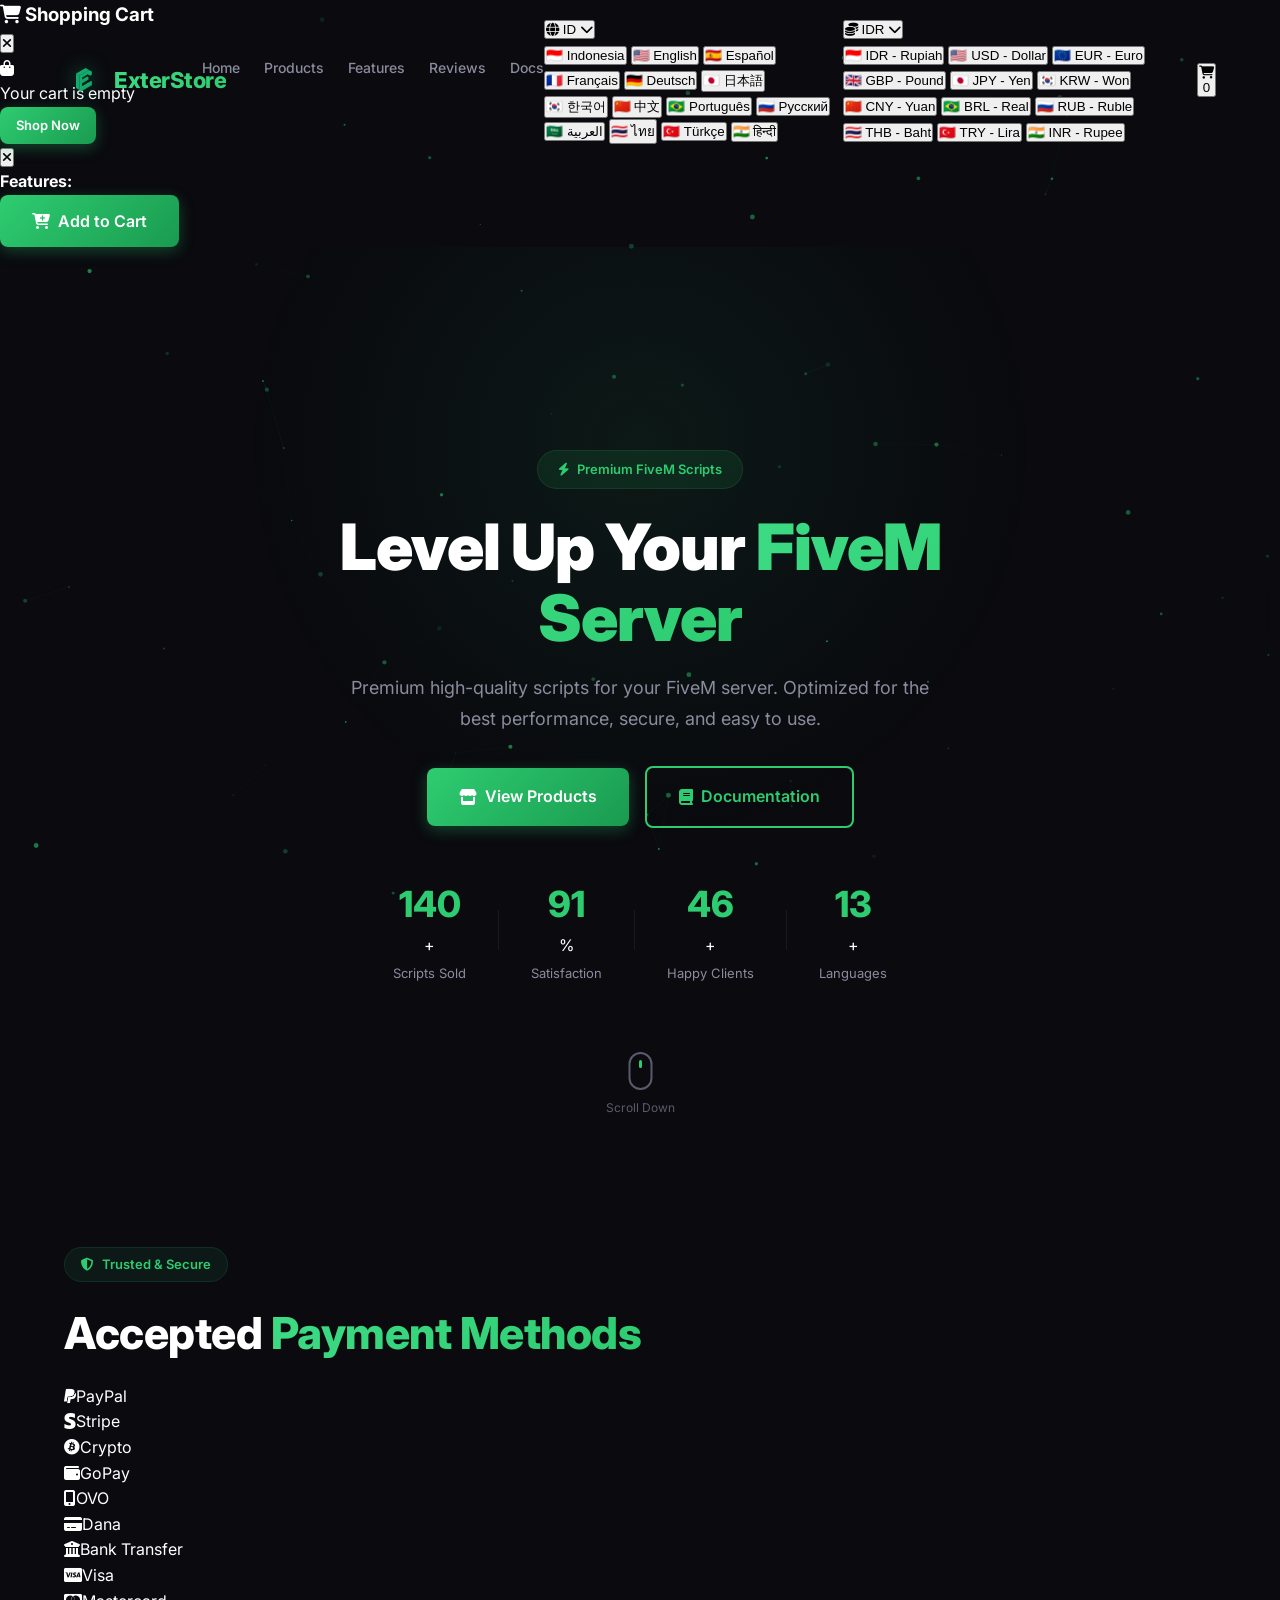
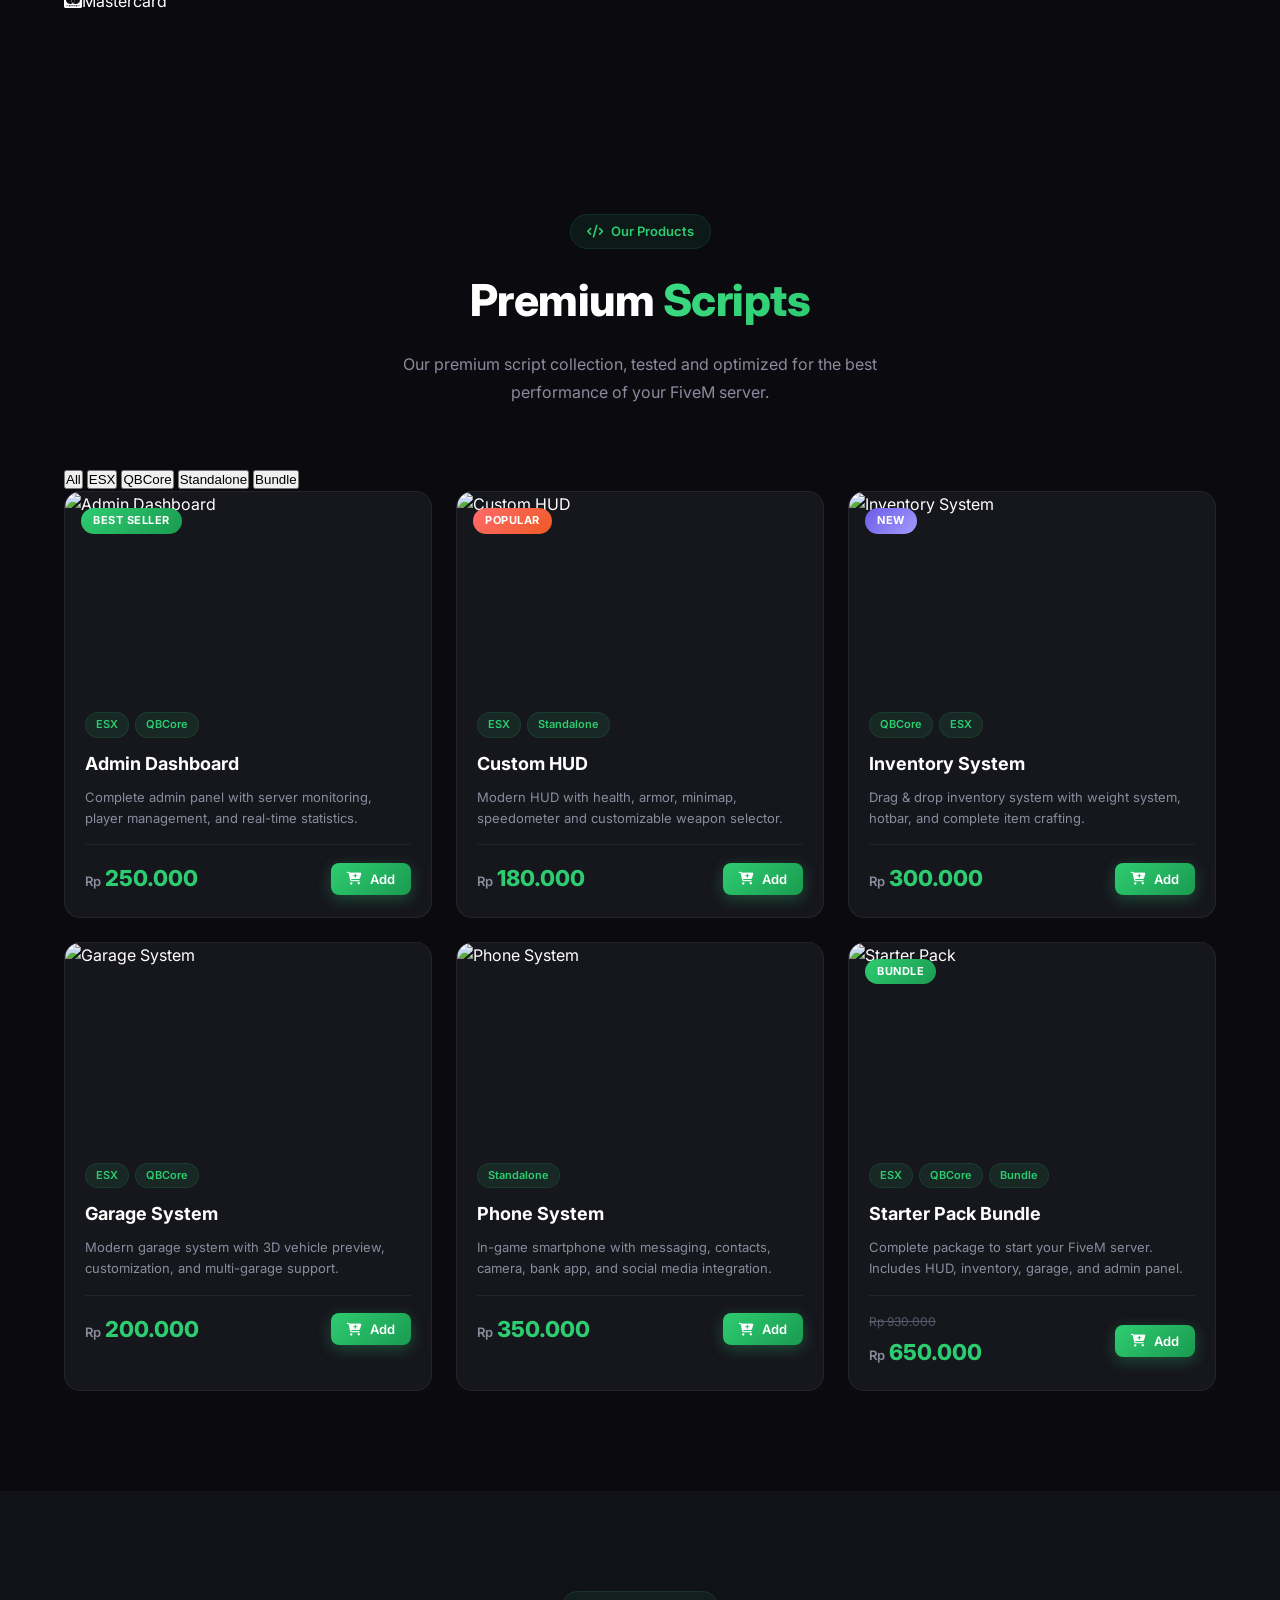
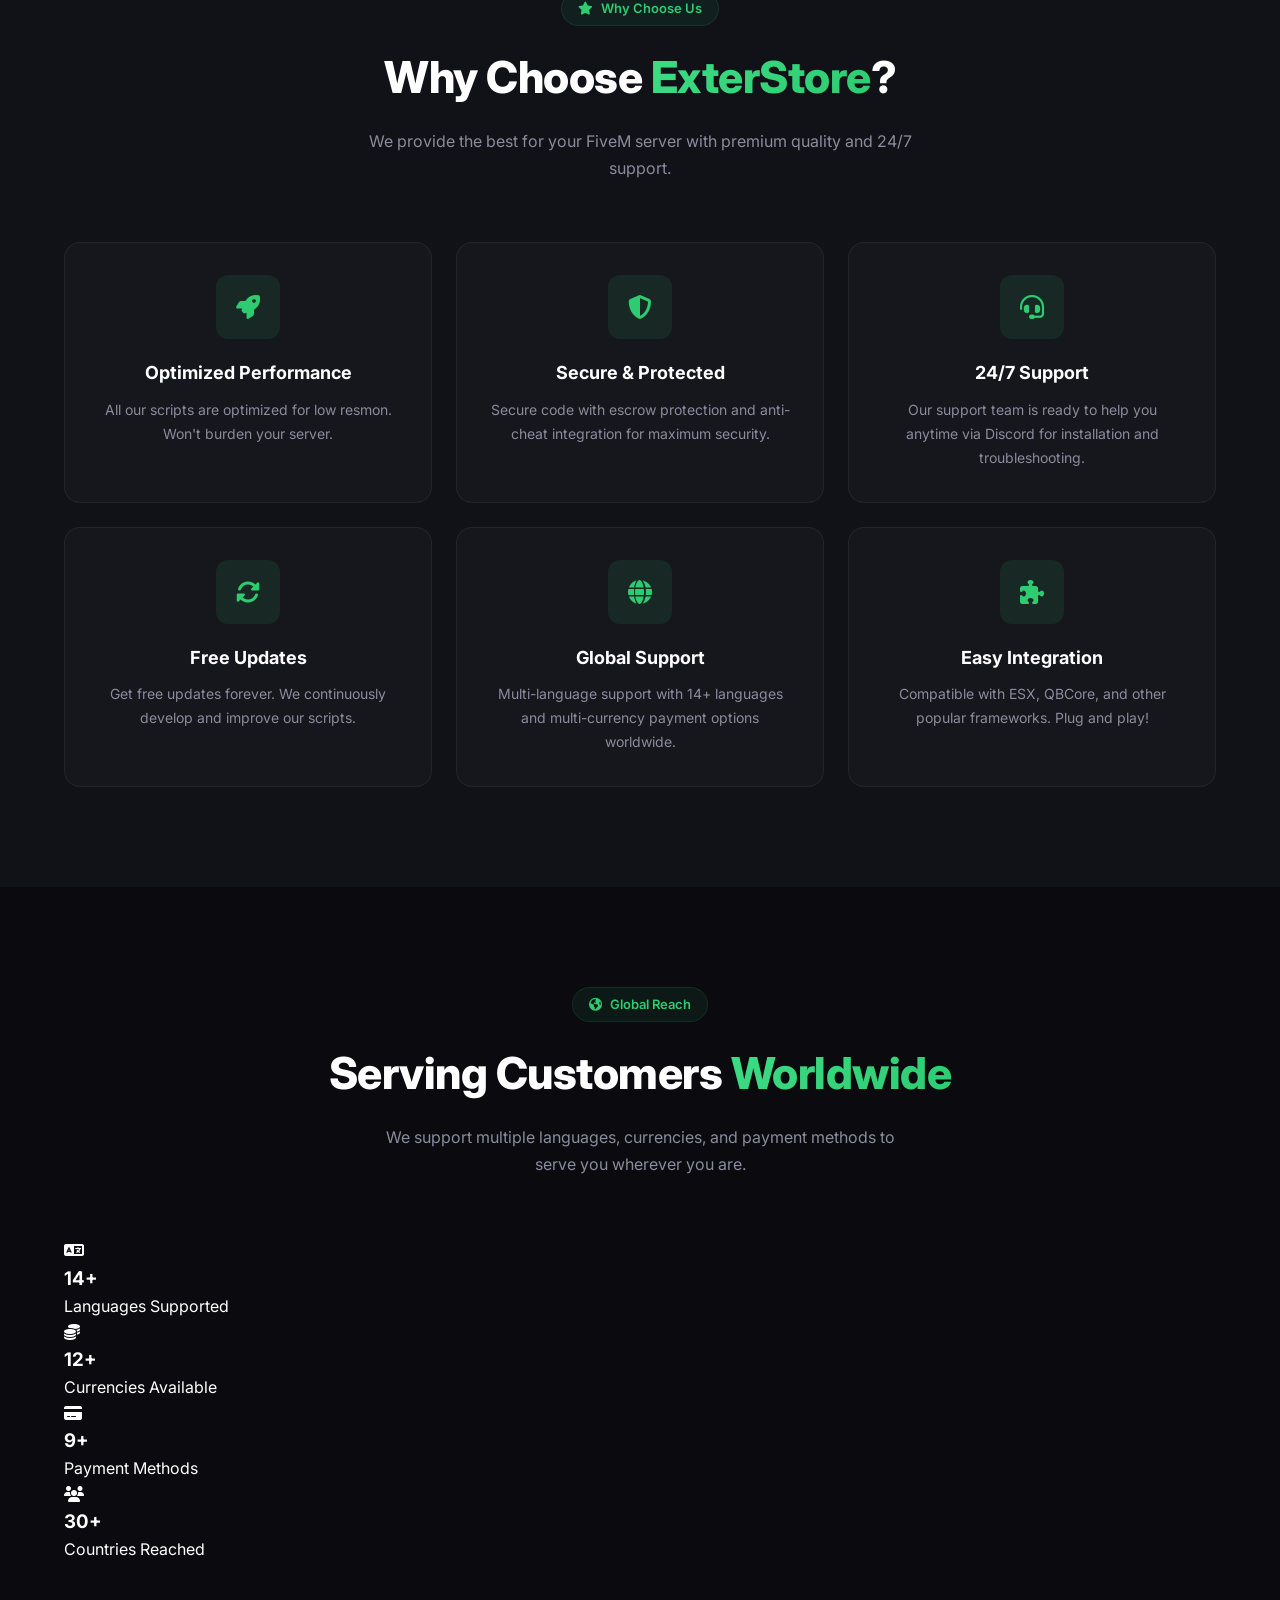
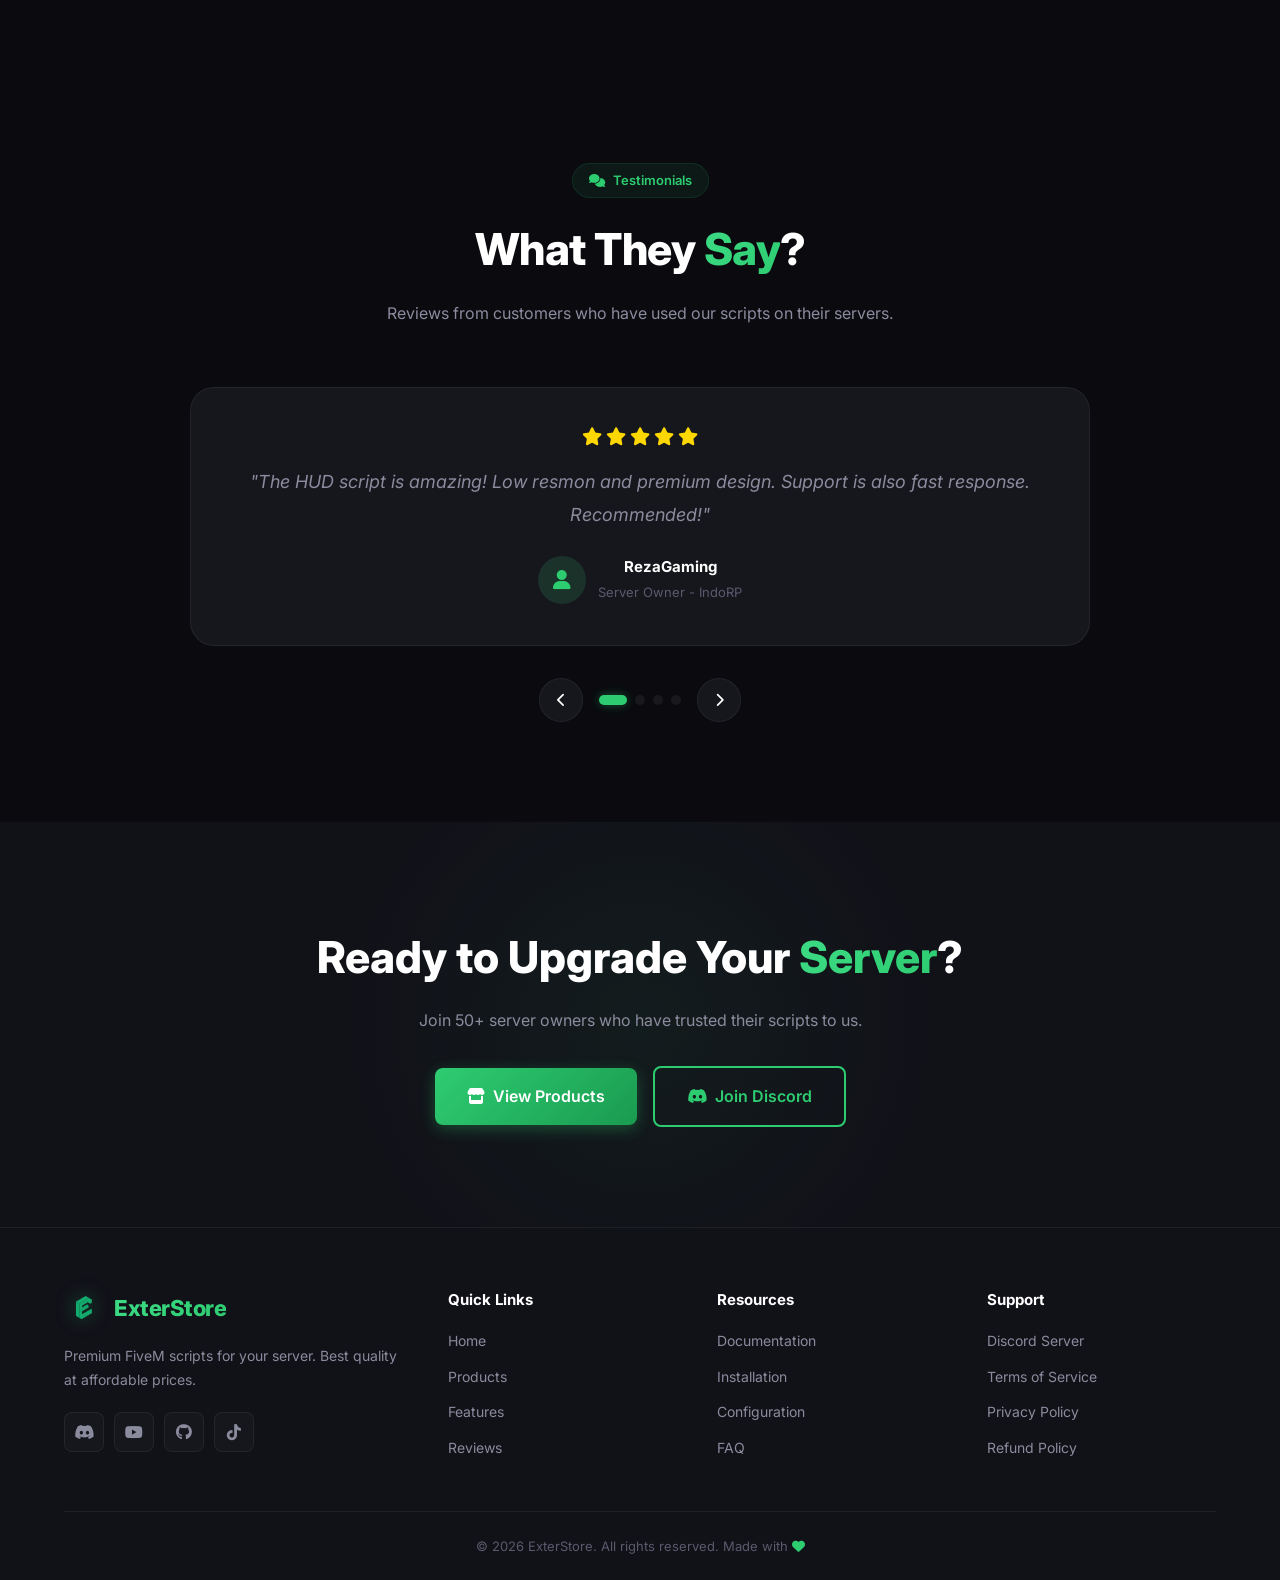
==== commit fa7990ef: "Update index.html" ====
--- a/index.html
+++ b/index.html
@@ -1,5 +1,5 @@
 <!DOCTYPE html>
-<html lang="id">
+<html lang="id" dir="ltr">
 <head>
     <meta charset="UTF-8">
     <meta name="viewport" content="width=device-width, initial-scale=1.0">
@@ -10,82 +10,205 @@
     <link rel="stylesheet" href="style.css">
 </head>
 <body>
-    <!-- Particle Canvas -->
     <canvas id="particles-canvas"></canvas>
 
     <!-- Navbar -->
     <nav class="navbar" id="navbar">
         <div class="nav-container">
-            <a href="#" class="nav-logo">
+            <a href="index.html" class="nav-logo">
                 <img src="logo.png" alt="ExterStore Logo" class="logo-img">
                 <span class="logo-text">ExterStore</span>
             </a>
             <ul class="nav-links" id="navLinks">
-                <li><a href="#home" class="nav-link active">Home</a></li>
-                <li><a href="#products" class="nav-link">Products</a></li>
-                <li><a href="#features" class="nav-link">Features</a></li>
-                <li><a href="#testimonials" class="nav-link">Reviews</a></li>
-                <li><a href="docs.html" class="nav-link">Docs</a></li>
+                <li><a href="#home" class="nav-link active" data-i18n="nav_home">Home</a></li>
+                <li><a href="#products" class="nav-link" data-i18n="nav_products">Products</a></li>
+                <li><a href="#features" class="nav-link" data-i18n="nav_features">Features</a></li>
+                <li><a href="#testimonials" class="nav-link" data-i18n="nav_reviews">Reviews</a></li>
+                <li><a href="docs.html" class="nav-link" data-i18n="nav_docs">Docs</a></li>
             </ul>
             <div class="nav-actions">
-                <a href="#products" class="btn btn-primary btn-sm">
-                    <i class="fas fa-shopping-cart"></i> Store
-                </a>
+                <!-- Language Selector -->
+                <div class="dropdown" id="langDropdown">
+                    <button class="dropdown-btn" id="langBtn">
+                        <i class="fas fa-globe"></i>
+                        <span id="currentLang">ID</span>
+                        <i class="fas fa-chevron-down chevron"></i>
+                    </button>
+                    <div class="dropdown-menu" id="langMenu">
+                        <button class="dropdown-item active" data-lang="id"><span class="flag">🇮🇩</span> Indonesia</button>
+                        <button class="dropdown-item" data-lang="en"><span class="flag">🇺🇸</span> English</button>
+                        <button class="dropdown-item" data-lang="es"><span class="flag">🇪🇸</span> Español</button>
+                        <button class="dropdown-item" data-lang="fr"><span class="flag">🇫🇷</span> Français</button>
+                        <button class="dropdown-item" data-lang="de"><span class="flag">🇩🇪</span> Deutsch</button>
+                        <button class="dropdown-item" data-lang="ja"><span class="flag">🇯🇵</span> 日本語</button>
+                        <button class="dropdown-item" data-lang="ko"><span class="flag">🇰🇷</span> 한국어</button>
+                        <button class="dropdown-item" data-lang="zh"><span class="flag">🇨🇳</span> 中文</button>
+                        <button class="dropdown-item" data-lang="pt"><span class="flag">🇧🇷</span> Português</button>
+                        <button class="dropdown-item" data-lang="ru"><span class="flag">🇷🇺</span> Русский</button>
+                        <button class="dropdown-item" data-lang="ar"><span class="flag">🇸🇦</span> العربية</button>
+                        <button class="dropdown-item" data-lang="th"><span class="flag">🇹🇭</span> ไทย</button>
+                        <button class="dropdown-item" data-lang="tr"><span class="flag">🇹🇷</span> Türkçe</button>
+                        <button class="dropdown-item" data-lang="hi"><span class="flag">🇮🇳</span> हिन्दी</button>
+                    </div>
+                </div>
+                <!-- Currency Selector -->
+                <div class="dropdown" id="currencyDropdown">
+                    <button class="dropdown-btn" id="currencyBtn">
+                        <i class="fas fa-coins"></i>
+                        <span id="currentCurrency">IDR</span>
+                        <i class="fas fa-chevron-down chevron"></i>
+                    </button>
+                    <div class="dropdown-menu" id="currencyMenu">
+                        <button class="dropdown-item active" data-currency="IDR"><span class="flag">🇮🇩</span> IDR - Rupiah</button>
+                        <button class="dropdown-item" data-currency="USD"><span class="flag">🇺🇸</span> USD - Dollar</button>
+                        <button class="dropdown-item" data-currency="EUR"><span class="flag">🇪🇺</span> EUR - Euro</button>
+                        <button class="dropdown-item" data-currency="GBP"><span class="flag">🇬🇧</span> GBP - Pound</button>
+                        <button class="dropdown-item" data-currency="JPY"><span class="flag">🇯🇵</span> JPY - Yen</button>
+                        <button class="dropdown-item" data-currency="KRW"><span class="flag">🇰🇷</span> KRW - Won</button>
+                        <button class="dropdown-item" data-currency="CNY"><span class="flag">🇨🇳</span> CNY - Yuan</button>
+                        <button class="dropdown-item" data-currency="BRL"><span class="flag">🇧🇷</span> BRL - Real</button>
+                        <button class="dropdown-item" data-currency="RUB"><span class="flag">🇷🇺</span> RUB - Ruble</button>
+                        <button class="dropdown-item" data-currency="THB"><span class="flag">🇹🇭</span> THB - Baht</button>
+                        <button class="dropdown-item" data-currency="TRY"><span class="flag">🇹🇷</span> TRY - Lira</button>
+                        <button class="dropdown-item" data-currency="INR"><span class="flag">🇮🇳</span> INR - Rupee</button>
+                    </div>
+                </div>
+                <!-- Cart Button -->
+                <button class="cart-btn" id="cartToggle">
+                    <i class="fas fa-shopping-cart"></i>
+                    <span class="cart-badge" id="cartBadge">0</span>
+                </button>
                 <button class="mobile-toggle" id="mobileToggle">
                     <span></span><span></span><span></span>
                 </button>
             </div>
         </div>
     </nav>
+
+    <!-- Cart Drawer -->
+    <div class="cart-overlay" id="cartOverlay"></div>
+    <div class="cart-drawer" id="cartDrawer">
+        <div class="cart-drawer-header">
+            <h3><i class="fas fa-shopping-cart"></i> <span data-i18n="cart_title">Shopping Cart</span></h3>
+            <button class="cart-close" id="cartClose"><i class="fas fa-times"></i></button>
+        </div>
+        <div class="cart-drawer-body" id="cartBody">
+            <div class="cart-empty" id="cartEmpty">
+                <i class="fas fa-shopping-bag"></i>
+                <p data-i18n="cart_empty">Your cart is empty</p>
+                <a href="#products" class="btn btn-primary btn-sm" id="cartShopBtn" data-i18n="cart_shop_now">Shop Now</a>
+            </div>
+            <div class="cart-items" id="cartItems"></div>
+        </div>
+        <div class="cart-drawer-footer" id="cartFooter" style="display:none;">
+            <div class="cart-total">
+                <span data-i18n="cart_total">Total:</span>
+                <span class="cart-total-amount" id="cartTotal">Rp 0</span>
+            </div>
+            <a href="checkout.html" class="btn btn-primary btn-lg cart-checkout-btn" data-i18n="cart_checkout">Checkout</a>
+            <button class="btn btn-outline btn-sm cart-clear-btn" id="cartClearBtn" data-i18n="cart_clear">Clear Cart</button>
+        </div>
+    </div>
+
+    <!-- Product Detail Modal -->
+    <div class="modal-overlay" id="productModal">
+        <div class="modal-content">
+            <button class="modal-close" id="modalClose"><i class="fas fa-times"></i></button>
+            <div class="modal-body">
+                <div class="modal-image">
+                    <img id="modalImg" src="" alt="">
+                    <div class="modal-badge" id="modalBadge"></div>
+                </div>
+                <div class="modal-info">
+                    <div class="modal-tags" id="modalTags"></div>
+                    <h2 id="modalName"></h2>
+                    <p id="modalDesc" class="modal-desc"></p>
+                    <div class="modal-features">
+                        <h4 data-i18n="modal_features">Features:</h4>
+                        <ul id="modalFeatures"></ul>
+                    </div>
+                    <div class="modal-price-row">
+                        <div class="modal-price" id="modalPrice"></div>
+                        <button class="btn btn-primary btn-lg modal-add-cart" id="modalAddCart">
+                            <i class="fas fa-cart-plus"></i> <span data-i18n="modal_add_cart">Add to Cart</span>
+                        </button>
+                    </div>
+                </div>
+            </div>
+        </div>
+    </div>
 
     <!-- Hero Section -->
     <section class="hero" id="home">
         <div class="hero-glow"></div>
         <div class="hero-content">
             <div class="hero-badge animate-fade-in">
-                <i class="fas fa-bolt"></i> Premium FiveM Scripts
+                <i class="fas fa-bolt"></i> <span data-i18n="hero_badge">Premium FiveM Scripts</span>
             </div>
             <h1 class="hero-title animate-fade-in-up">
-                Level Up Your
+                <span data-i18n="hero_title_1">Level Up Your</span>
                 <span class="gradient-text" id="typingText">FiveM Server</span>
             </h1>
-            <p class="hero-description animate-fade-in-up delay-1">
-                Script premium berkualitas tinggi untuk server FiveM kamu. Dioptimasi untuk performa terbaik, aman, dan mudah digunakan.
+            <p class="hero-description animate-fade-in-up delay-1" data-i18n="hero_desc">
+                Premium high-quality scripts for your FiveM server. Optimized for the best performance, secure, and easy to use.
             </p>
             <div class="hero-buttons animate-fade-in-up delay-2">
                 <a href="#products" class="btn btn-primary btn-lg">
-                    <i class="fas fa-store"></i> Lihat Products
+                    <i class="fas fa-store"></i> <span data-i18n="hero_btn_products">View Products</span>
                 </a>
                 <a href="docs.html" class="btn btn-outline btn-lg">
-                    <i class="fas fa-book"></i> Documentation
+                    <i class="fas fa-book"></i> <span data-i18n="hero_btn_docs">Documentation</span>
                 </a>
             </div>
             <div class="hero-stats animate-fade-in-up delay-3">
                 <div class="stat-item">
                     <span class="stat-number" data-target="150">0</span>+
-                    <span class="stat-label">Scripts Sold</span>
+                    <span class="stat-label" data-i18n="stat_sold">Scripts Sold</span>
                 </div>
                 <div class="stat-divider"></div>
                 <div class="stat-item">
                     <span class="stat-number" data-target="98">0</span>%
-                    <span class="stat-label">Satisfaction</span>
+                    <span class="stat-label" data-i18n="stat_satisfaction">Satisfaction</span>
                 </div>
                 <div class="stat-divider"></div>
                 <div class="stat-item">
                     <span class="stat-number" data-target="50">0</span>+
-                    <span class="stat-label">Happy Clients</span>
+                    <span class="stat-label" data-i18n="stat_clients">Happy Clients</span>
+                </div>
+                <div class="stat-divider"></div>
+                <div class="stat-item">
+                    <span class="stat-number" data-target="14">0</span>+
+                    <span class="stat-label" data-i18n="stat_languages">Languages</span>
                 </div>
             </div>
         </div>
         <div class="hero-image animate-float">
-            <div class="hero-card-glow"></div>
-            <img src="https://mgx-backend-cdn.metadl.com/generate/images/1095284/2026-04-07/3ccd2b19-914b-4d5c-8f27-8f76b8eb363f.png" alt="Hero Background" class="hero-img">
+            <img src="https://mgx-backend-cdn.metadl.com/generate/images/1095359/2026-04-07/3d4882ce-712d-4bc6-a66b-2d527d3973d1.png" alt="Hero" class="hero-img">
         </div>
         <div class="scroll-indicator">
-            <div class="mouse">
-                <div class="wheel"></div>
-            </div>
-            <span>Scroll Down</span>
+            <div class="mouse"><div class="wheel"></div></div>
+            <span data-i18n="scroll_down">Scroll Down</span>
+        </div>
+    </section>
+
+    <!-- Trusted Payment Section -->
+    <section class="section trusted-section">
+        <div class="container">
+            <div class="trusted-content reveal">
+                <span class="section-badge"><i class="fas fa-shield-alt"></i> <span data-i18n="trusted_badge">Trusted & Secure</span></span>
+                <h2 class="section-title" data-i18n="trusted_title">Accepted <span class="gradient-text">Payment Methods</span></h2>
+                <div class="payment-logos">
+                    <div class="payment-logo"><i class="fab fa-paypal"></i><span>PayPal</span></div>
+                    <div class="payment-logo"><i class="fab fa-stripe-s"></i><span>Stripe</span></div>
+                    <div class="payment-logo"><i class="fab fa-bitcoin"></i><span>Crypto</span></div>
+                    <div class="payment-logo"><i class="fas fa-wallet"></i><span>GoPay</span></div>
+                    <div class="payment-logo"><i class="fas fa-mobile-alt"></i><span>OVO</span></div>
+                    <div class="payment-logo"><i class="fas fa-credit-card"></i><span>Dana</span></div>
+                    <div class="payment-logo"><i class="fas fa-university"></i><span>Bank Transfer</span></div>
+                    <div class="payment-logo"><i class="fab fa-cc-visa"></i><span>Visa</span></div>
+                    <div class="payment-logo"><i class="fab fa-cc-mastercard"></i><span>Mastercard</span></div>
+                </div>
+            </div>
         </div>
     </section>
 
@@ -93,20 +216,28 @@
     <section class="section products" id="products">
         <div class="container">
             <div class="section-header reveal">
-                <span class="section-badge"><i class="fas fa-code"></i> Our Products</span>
-                <h2 class="section-title">Premium <span class="gradient-text">Scripts</span></h2>
-                <p class="section-desc">Koleksi script premium kami yang sudah teruji dan dioptimasi untuk performa terbaik server FiveM kamu.</p>
-            </div>
-            <div class="products-grid">
+                <span class="section-badge"><i class="fas fa-code"></i> <span data-i18n="products_badge">Our Products</span></span>
+                <h2 class="section-title"><span data-i18n="products_title_1">Premium</span> <span class="gradient-text" data-i18n="products_title_2">Scripts</span></h2>
+                <p class="section-desc" data-i18n="products_desc">Our premium script collection, tested and optimized for the best performance of your FiveM server.</p>
+            </div>
+            <!-- Filter Tabs -->
+            <div class="product-filters reveal">
+                <button class="filter-btn active" data-filter="all" data-i18n="filter_all">All</button>
+                <button class="filter-btn" data-filter="esx">ESX</button>
+                <button class="filter-btn" data-filter="qbcore">QBCore</button>
+                <button class="filter-btn" data-filter="standalone">Standalone</button>
+                <button class="filter-btn" data-filter="bundle">Bundle</button>
+            </div>
+            <div class="products-grid" id="productsGrid">
                 <!-- Product 1 -->
-                <div class="product-card reveal">
+                <div class="product-card reveal" data-product="admin-dashboard" data-category="esx qbcore" data-price="250000">
                     <div class="product-badge">Best Seller</div>
                     <div class="product-image">
-                        <img src="https://mgx-backend-cdn.metadl.com/generate/images/1095284/2026-04-07/8261b1d1-0df1-408c-a20c-8b82af6bc684.png" alt="Admin Dashboard">
+                        <img src="https://mgx-backend-cdn.metadl.com/generate/images/1095359/2026-04-07/5181dc36-5d70-4766-a3e9-34bc3cfb12bd.png" alt="Admin Dashboard">
                         <div class="product-overlay">
-                            <a href="#" class="btn btn-primary btn-sm">
-                                <i class="fas fa-eye"></i> Preview
-                            </a>
+                            <button class="btn btn-primary btn-sm product-detail-btn" data-product="admin-dashboard">
+                                <i class="fas fa-eye"></i> <span data-i18n="btn_preview">Preview</span>
+                            </button>
                         </div>
                     </div>
                     <div class="product-info">
@@ -115,28 +246,28 @@
                             <span class="tag">QBCore</span>
                         </div>
                         <h3 class="product-name">Admin Dashboard</h3>
-                        <p class="product-desc">Panel admin lengkap dengan monitoring server, player management, dan real-time statistics.</p>
+                        <p class="product-desc" data-i18n="product1_desc">Complete admin panel with server monitoring, player management, and real-time statistics.</p>
                         <div class="product-footer">
                             <div class="product-price">
                                 <span class="price-currency">Rp</span>
-                                <span class="price-amount">250.000</span>
-                            </div>
-                            <a href="#" class="btn btn-primary btn-sm">
-                                <i class="fas fa-shopping-cart"></i> Beli
-                            </a>
+                                <span class="price-amount" data-price="250000">250.000</span>
+                            </div>
+                            <button class="btn btn-primary btn-sm add-to-cart-btn" data-product="admin-dashboard">
+                                <i class="fas fa-cart-plus"></i> <span data-i18n="btn_add_cart">Add</span>
+                            </button>
                         </div>
                     </div>
                 </div>
 
                 <!-- Product 2 -->
-                <div class="product-card reveal">
+                <div class="product-card reveal" data-product="custom-hud" data-category="esx standalone" data-price="180000">
                     <div class="product-badge hot">Popular</div>
                     <div class="product-image">
-                        <img src="https://mgx-backend-cdn.metadl.com/generate/images/1095284/2026-04-07/e9086ade-e99c-4cfe-8490-0e15c5d70c6b.png" alt="Custom HUD">
+                        <img src="https://mgx-backend-cdn.metadl.com/generate/images/1095359/2026-04-07/a3e292ba-e3b6-4de5-baac-fb7574a4ee2e.png" alt="Custom HUD">
                         <div class="product-overlay">
-                            <a href="#" class="btn btn-primary btn-sm">
-                                <i class="fas fa-eye"></i> Preview
-                            </a>
+                            <button class="btn btn-primary btn-sm product-detail-btn" data-product="custom-hud">
+                                <i class="fas fa-eye"></i> <span data-i18n="btn_preview">Preview</span>
+                            </button>
                         </div>
                     </div>
                     <div class="product-info">
@@ -145,28 +276,28 @@
                             <span class="tag">Standalone</span>
                         </div>
                         <h3 class="product-name">Custom HUD</h3>
-                        <p class="product-desc">HUD modern dengan health, armor, minimap, speedometer dan weapon selector yang customizable.</p>
+                        <p class="product-desc" data-i18n="product2_desc">Modern HUD with health, armor, minimap, speedometer and customizable weapon selector.</p>
                         <div class="product-footer">
                             <div class="product-price">
                                 <span class="price-currency">Rp</span>
-                                <span class="price-amount">180.000</span>
-                            </div>
-                            <a href="#" class="btn btn-primary btn-sm">
-                                <i class="fas fa-shopping-cart"></i> Beli
-                            </a>
+                                <span class="price-amount" data-price="180000">180.000</span>
+                            </div>
+                            <button class="btn btn-primary btn-sm add-to-cart-btn" data-product="custom-hud">
+                                <i class="fas fa-cart-plus"></i> <span data-i18n="btn_add_cart">Add</span>
+                            </button>
                         </div>
                     </div>
                 </div>
 
                 <!-- Product 3 -->
-                <div class="product-card reveal">
+                <div class="product-card reveal" data-product="inventory-system" data-category="qbcore esx" data-price="300000">
                     <div class="product-badge new">New</div>
                     <div class="product-image">
-                        <img src="https://mgx-backend-cdn.metadl.com/generate/images/1095284/2026-04-07/09e29620-072c-4ce6-9c4b-a440757230c9.png" alt="Inventory System">
+                        <img src="https://mgx-backend-cdn.metadl.com/generate/images/1095359/2026-04-07/58177ee9-8dc4-4285-a8d8-6e0e0f44fa68.png" alt="Inventory System">
                         <div class="product-overlay">
-                            <a href="#" class="btn btn-primary btn-sm">
-                                <i class="fas fa-eye"></i> Preview
-                            </a>
+                            <button class="btn btn-primary btn-sm product-detail-btn" data-product="inventory-system">
+                                <i class="fas fa-eye"></i> <span data-i18n="btn_preview">Preview</span>
+                            </button>
                         </div>
                     </div>
                     <div class="product-info">
@@ -175,27 +306,27 @@
                             <span class="tag">ESX</span>
                         </div>
                         <h3 class="product-name">Inventory System</h3>
-                        <p class="product-desc">Sistem inventory drag & drop dengan weight system, hotbar, dan item crafting yang lengkap.</p>
+                        <p class="product-desc" data-i18n="product3_desc">Drag & drop inventory system with weight system, hotbar, and complete item crafting.</p>
                         <div class="product-footer">
                             <div class="product-price">
                                 <span class="price-currency">Rp</span>
-                                <span class="price-amount">300.000</span>
-                            </div>
-                            <a href="#" class="btn btn-primary btn-sm">
-                                <i class="fas fa-shopping-cart"></i> Beli
-                            </a>
+                                <span class="price-amount" data-price="300000">300.000</span>
+                            </div>
+                            <button class="btn btn-primary btn-sm add-to-cart-btn" data-product="inventory-system">
+                                <i class="fas fa-cart-plus"></i> <span data-i18n="btn_add_cart">Add</span>
+                            </button>
                         </div>
                     </div>
                 </div>
 
                 <!-- Product 4 -->
-                <div class="product-card reveal">
+                <div class="product-card reveal" data-product="garage-system" data-category="esx qbcore" data-price="200000">
                     <div class="product-image">
-                        <img src="https://mgx-backend-cdn.metadl.com/generate/images/1095284/2026-04-07/8261b1d1-0df1-408c-a20c-8b82af6bc684.png" alt="Garage System">
+                        <img src="https://mgx-backend-cdn.metadl.com/generate/images/1095359/2026-04-07/e3893f8c-b394-4287-97a1-fbf8a25c7ad6.png" alt="Garage System">
                         <div class="product-overlay">
-                            <a href="#" class="btn btn-primary btn-sm">
-                                <i class="fas fa-eye"></i> Preview
-                            </a>
+                            <button class="btn btn-primary btn-sm product-detail-btn" data-product="garage-system">
+                                <i class="fas fa-eye"></i> <span data-i18n="btn_preview">Preview</span>
+                            </button>
                         </div>
                     </div>
                     <div class="product-info">
@@ -204,27 +335,27 @@
                             <span class="tag">QBCore</span>
                         </div>
                         <h3 class="product-name">Garage System</h3>
-                        <p class="product-desc">Sistem garasi modern dengan preview kendaraan 3D, customization, dan multi-garage support.</p>
+                        <p class="product-desc" data-i18n="product4_desc">Modern garage system with 3D vehicle preview, customization, and multi-garage support.</p>
                         <div class="product-footer">
                             <div class="product-price">
                                 <span class="price-currency">Rp</span>
-                                <span class="price-amount">200.000</span>
-                            </div>
-                            <a href="#" class="btn btn-primary btn-sm">
-                                <i class="fas fa-shopping-cart"></i> Beli
-                            </a>
+                                <span class="price-amount" data-price="200000">200.000</span>
+                            </div>
+                            <button class="btn btn-primary btn-sm add-to-cart-btn" data-product="garage-system">
+                                <i class="fas fa-cart-plus"></i> <span data-i18n="btn_add_cart">Add</span>
+                            </button>
                         </div>
                     </div>
                 </div>
 
                 <!-- Product 5 -->
-                <div class="product-card reveal">
+                <div class="product-card reveal" data-product="phone-system" data-category="standalone" data-price="350000">
                     <div class="product-image">
-                        <img src="https://mgx-backend-cdn.metadl.com/generate/images/1095284/2026-04-07/e9086ade-e99c-4cfe-8490-0e15c5d70c6b.png" alt="Phone System">
+                        <img src="https://mgx-backend-cdn.metadl.com/generate/images/1095359/2026-04-07/8bcdedd0-3387-4153-ba4d-19d0dd0fd9b4.png" alt="Phone System">
                         <div class="product-overlay">
-                            <a href="#" class="btn btn-primary btn-sm">
-                                <i class="fas fa-eye"></i> Preview
-                            </a>
+                            <button class="btn btn-primary btn-sm product-detail-btn" data-product="phone-system">
+                                <i class="fas fa-eye"></i> <span data-i18n="btn_preview">Preview</span>
+                            </button>
                         </div>
                     </div>
                     <div class="product-info">
@@ -232,28 +363,28 @@
                             <span class="tag">Standalone</span>
                         </div>
                         <h3 class="product-name">Phone System</h3>
-                        <p class="product-desc">Smartphone in-game dengan messaging, contacts, camera, bank app, dan social media integration.</p>
+                        <p class="product-desc" data-i18n="product5_desc">In-game smartphone with messaging, contacts, camera, bank app, and social media integration.</p>
                         <div class="product-footer">
                             <div class="product-price">
                                 <span class="price-currency">Rp</span>
-                                <span class="price-amount">350.000</span>
-                            </div>
-                            <a href="#" class="btn btn-primary btn-sm">
-                                <i class="fas fa-shopping-cart"></i> Beli
-                            </a>
+                                <span class="price-amount" data-price="350000">350.000</span>
+                            </div>
+                            <button class="btn btn-primary btn-sm add-to-cart-btn" data-product="phone-system">
+                                <i class="fas fa-cart-plus"></i> <span data-i18n="btn_add_cart">Add</span>
+                            </button>
                         </div>
                     </div>
                 </div>
 
                 <!-- Product 6 -->
-                <div class="product-card reveal">
+                <div class="product-card reveal" data-product="starter-bundle" data-category="esx qbcore bundle" data-price="650000" data-old-price="930000">
                     <div class="product-badge">Bundle</div>
                     <div class="product-image">
-                        <img src="https://mgx-backend-cdn.metadl.com/generate/images/1095284/2026-04-07/09e29620-072c-4ce6-9c4b-a440757230c9.png" alt="Starter Pack">
+                        <img src="https://mgx-backend-cdn.metadl.com/generate/images/1095359/2026-04-07/74630368-48af-4515-8e5e-8944ddd3d6df.png" alt="Starter Pack">
                         <div class="product-overlay">
-                            <a href="#" class="btn btn-primary btn-sm">
-                                <i class="fas fa-eye"></i> Preview
-                            </a>
+                            <button class="btn btn-primary btn-sm product-detail-btn" data-product="starter-bundle">
+                                <i class="fas fa-eye"></i> <span data-i18n="btn_preview">Preview</span>
+                            </button>
                         </div>
                     </div>
                     <div class="product-info">
@@ -263,16 +394,16 @@
                             <span class="tag">Bundle</span>
                         </div>
                         <h3 class="product-name">Starter Pack Bundle</h3>
-                        <p class="product-desc">Paket lengkap untuk memulai server FiveM kamu. Termasuk HUD, inventory, garage, dan admin panel.</p>
+                        <p class="product-desc" data-i18n="product6_desc">Complete package to start your FiveM server. Includes HUD, inventory, garage, and admin panel.</p>
                         <div class="product-footer">
                             <div class="product-price">
-                                <span class="price-old">Rp 930.000</span>
+                                <span class="price-old" data-old-price="930000">Rp 930.000</span>
                                 <span class="price-currency">Rp</span>
-                                <span class="price-amount">650.000</span>
-                            </div>
-                            <a href="#" class="btn btn-primary btn-sm">
-                                <i class="fas fa-shopping-cart"></i> Beli
-                            </a>
+                                <span class="price-amount" data-price="650000">650.000</span>
+                            </div>
+                            <button class="btn btn-primary btn-sm add-to-cart-btn" data-product="starter-bundle">
+                                <i class="fas fa-cart-plus"></i> <span data-i18n="btn_add_cart">Add</span>
+                            </button>
                         </div>
                     </div>
                 </div>
@@ -284,52 +415,73 @@
     <section class="section features" id="features">
         <div class="container">
             <div class="section-header reveal">
-                <span class="section-badge"><i class="fas fa-star"></i> Why Choose Us</span>
-                <h2 class="section-title">Kenapa Pilih <span class="gradient-text">ExterStore</span>?</h2>
-                <p class="section-desc">Kami memberikan yang terbaik untuk server FiveM kamu dengan kualitas premium dan support 24/7.</p>
+                <span class="section-badge"><i class="fas fa-star"></i> <span data-i18n="features_badge">Why Choose Us</span></span>
+                <h2 class="section-title"><span data-i18n="features_title_1">Why Choose</span> <span class="gradient-text">ExterStore</span>?</h2>
+                <p class="section-desc" data-i18n="features_desc">We provide the best for your FiveM server with premium quality and 24/7 support.</p>
             </div>
             <div class="features-grid">
                 <div class="feature-card reveal">
-                    <div class="feature-icon">
-                        <i class="fas fa-rocket"></i>
-                    </div>
-                    <h3>Optimized Performance</h3>
-                    <p>Semua script kami dioptimasi untuk resmon rendah. Tidak akan membebani server kamu.</p>
+                    <div class="feature-icon"><i class="fas fa-rocket"></i></div>
+                    <h3 data-i18n="feature1_title">Optimized Performance</h3>
+                    <p data-i18n="feature1_desc">All our scripts are optimized for low resmon. Won't burden your server.</p>
                 </div>
                 <div class="feature-card reveal">
-                    <div class="feature-icon">
-                        <i class="fas fa-shield-alt"></i>
-                    </div>
-                    <h3>Secure & Protected</h3>
-                    <p>Kode yang aman dengan escrow protection dan anti-cheat integration untuk keamanan maksimal.</p>
+                    <div class="feature-icon"><i class="fas fa-shield-alt"></i></div>
+                    <h3 data-i18n="feature2_title">Secure & Protected</h3>
+                    <p data-i18n="feature2_desc">Secure code with escrow protection and anti-cheat integration for maximum security.</p>
                 </div>
                 <div class="feature-card reveal">
-                    <div class="feature-icon">
-                        <i class="fas fa-headset"></i>
-                    </div>
-                    <h3>24/7 Support</h3>
-                    <p>Tim support kami siap membantu kamu kapan saja melalui Discord untuk instalasi dan troubleshooting.</p>
+                    <div class="feature-icon"><i class="fas fa-headset"></i></div>
+                    <h3 data-i18n="feature3_title">24/7 Support</h3>
+                    <p data-i18n="feature3_desc">Our support team is ready to help you anytime via Discord for installation and troubleshooting.</p>
                 </div>
                 <div class="feature-card reveal">
-                    <div class="feature-icon">
-                        <i class="fas fa-sync-alt"></i>
-                    </div>
-                    <h3>Free Updates</h3>
-                    <p>Dapatkan update gratis selamanya. Kami terus mengembangkan dan memperbaiki script kami.</p>
+                    <div class="feature-icon"><i class="fas fa-sync-alt"></i></div>
+                    <h3 data-i18n="feature4_title">Free Updates</h3>
+                    <p data-i18n="feature4_desc">Get free updates forever. We continuously develop and improve our scripts.</p>
                 </div>
                 <div class="feature-card reveal">
-                    <div class="feature-icon">
-                        <i class="fas fa-book-open"></i>
-                    </div>
-                    <h3>Full Documentation</h3>
-                    <p>Dokumentasi lengkap dengan panduan instalasi, konfigurasi, dan customization yang mudah dipahami.</p>
+                    <div class="feature-icon"><i class="fas fa-globe"></i></div>
+                    <h3 data-i18n="feature5_title">Global Support</h3>
+                    <p data-i18n="feature5_desc">Multi-language support with 14+ languages and multi-currency payment options worldwide.</p>
                 </div>
                 <div class="feature-card reveal">
-                    <div class="feature-icon">
-                        <i class="fas fa-puzzle-piece"></i>
-                    </div>
-                    <h3>Easy Integration</h3>
-                    <p>Compatible dengan ESX, QBCore, dan framework populer lainnya. Plug and play!</p>
+                    <div class="feature-icon"><i class="fas fa-puzzle-piece"></i></div>
+                    <h3 data-i18n="feature6_title">Easy Integration</h3>
+                    <p data-i18n="feature6_desc">Compatible with ESX, QBCore, and other popular frameworks. Plug and play!</p>
+                </div>
+            </div>
+        </div>
+    </section>
+
+    <!-- Global Reach Section -->
+    <section class="section global-section">
+        <div class="container">
+            <div class="section-header reveal">
+                <span class="section-badge"><i class="fas fa-earth-americas"></i> <span data-i18n="global_badge">Global Reach</span></span>
+                <h2 class="section-title" data-i18n="global_title">Serving Customers <span class="gradient-text">Worldwide</span></h2>
+                <p class="section-desc" data-i18n="global_desc">We support multiple languages, currencies, and payment methods to serve you wherever you are.</p>
+            </div>
+            <div class="global-grid reveal">
+                <div class="global-card">
+                    <div class="global-icon"><i class="fas fa-language"></i></div>
+                    <h3>14+</h3>
+                    <p data-i18n="global_languages">Languages Supported</p>
+                </div>
+                <div class="global-card">
+                    <div class="global-icon"><i class="fas fa-coins"></i></div>
+                    <h3>12+</h3>
+                    <p data-i18n="global_currencies">Currencies Available</p>
+                </div>
+                <div class="global-card">
+                    <div class="global-icon"><i class="fas fa-credit-card"></i></div>
+                    <h3>9+</h3>
+                    <p data-i18n="global_payments">Payment Methods</p>
+                </div>
+                <div class="global-card">
+                    <div class="global-icon"><i class="fas fa-users"></i></div>
+                    <h3>30+</h3>
+                    <p data-i18n="global_countries">Countries Reached</p>
                 </div>
             </div>
         </div>
@@ -339,9 +491,9 @@
     <section class="section testimonials" id="testimonials">
         <div class="container">
             <div class="section-header reveal">
-                <span class="section-badge"><i class="fas fa-comments"></i> Testimonials</span>
-                <h2 class="section-title">Apa Kata <span class="gradient-text">Mereka</span>?</h2>
-                <p class="section-desc">Review dari pelanggan yang sudah menggunakan script kami di server mereka.</p>
+                <span class="section-badge"><i class="fas fa-comments"></i> <span data-i18n="testimonials_badge">Testimonials</span></span>
+                <h2 class="section-title"><span data-i18n="testimonials_title_1">What They</span> <span class="gradient-text" data-i18n="testimonials_title_2">Say</span>?</h2>
+                <p class="section-desc" data-i18n="testimonials_desc">Reviews from customers who have used our scripts on their servers.</p>
             </div>
             <div class="testimonials-slider">
                 <div class="testimonials-track" id="testimonialsTrack">
@@ -349,11 +501,9 @@
                         <div class="testimonial-stars">
                             <i class="fas fa-star"></i><i class="fas fa-star"></i><i class="fas fa-star"></i><i class="fas fa-star"></i><i class="fas fa-star"></i>
                         </div>
-                        <p class="testimonial-text">"Script HUD nya keren banget! Resmon rendah dan designnya premium. Support juga fast response. Recommended!"</p>
+                        <p class="testimonial-text" data-i18n="testimonial1">"The HUD script is amazing! Low resmon and premium design. Support is also fast response. Recommended!"</p>
                         <div class="testimonial-author">
-                            <div class="author-avatar">
-                                <i class="fas fa-user"></i>
-                            </div>
+                            <div class="author-avatar"><i class="fas fa-user"></i></div>
                             <div class="author-info">
                                 <h4>RezaGaming</h4>
                                 <span>Server Owner - IndoRP</span>
@@ -364,11 +514,9 @@
                         <div class="testimonial-stars">
                             <i class="fas fa-star"></i><i class="fas fa-star"></i><i class="fas fa-star"></i><i class="fas fa-star"></i><i class="fas fa-star"></i>
                         </div>
-                        <p class="testimonial-text">"Admin Dashboard nya sangat membantu untuk manage server. Fiturnya lengkap dan mudah digunakan. Worth the price!"</p>
+                        <p class="testimonial-text" data-i18n="testimonial2">"Admin Dashboard is very helpful for managing the server. Complete features and easy to use. Worth the price!"</p>
                         <div class="testimonial-author">
-                            <div class="author-avatar">
-                                <i class="fas fa-user"></i>
-                            </div>
+                            <div class="author-avatar"><i class="fas fa-user"></i></div>
                             <div class="author-info">
                                 <h4>DarkNight</h4>
                                 <span>Developer - NightCity RP</span>
@@ -379,11 +527,9 @@
                         <div class="testimonial-stars">
                             <i class="fas fa-star"></i><i class="fas fa-star"></i><i class="fas fa-star"></i><i class="fas fa-star"></i><i class="fas fa-star-half-alt"></i>
                         </div>
-                        <p class="testimonial-text">"Inventory system nya smooth banget, drag and drop nya responsive. Player di server saya suka banget sama UI nya!"</p>
+                        <p class="testimonial-text" data-i18n="testimonial3">"The inventory system is super smooth, drag and drop is responsive. Players on my server love the UI!"</p>
                         <div class="testimonial-author">
-                            <div class="author-avatar">
-                                <i class="fas fa-user"></i>
-                            </div>
+                            <div class="author-avatar"><i class="fas fa-user"></i></div>
                             <div class="author-info">
                                 <h4>AxelDev</h4>
                                 <span>Server Owner - MetroCity</span>
@@ -394,11 +540,9 @@
                         <div class="testimonial-stars">
                             <i class="fas fa-star"></i><i class="fas fa-star"></i><i class="fas fa-star"></i><i class="fas fa-star"></i><i class="fas fa-star"></i>
                         </div>
-                        <p class="testimonial-text">"Beli starter pack bundle dan langsung bisa setup server dalam sehari. Dokumentasinya jelas dan lengkap. Top!"</p>
+                        <p class="testimonial-text" data-i18n="testimonial4">"Bought the starter pack bundle and was able to set up the server in one day. Documentation is clear and complete. Top!"</p>
                         <div class="testimonial-author">
-                            <div class="author-avatar">
-                                <i class="fas fa-user"></i>
-                            </div>
+                            <div class="author-avatar"><i class="fas fa-user"></i></div>
                             <div class="author-info">
                                 <h4>FajarRP</h4>
                                 <span>Server Owner - SunriseRP</span>
@@ -420,11 +564,11 @@
         <div class="cta-glow"></div>
         <div class="container">
             <div class="cta-content reveal">
-                <h2 class="cta-title">Siap Upgrade <span class="gradient-text">Server</span> Kamu?</h2>
-                <p class="cta-desc">Bergabung dengan 50+ server owner yang sudah mempercayakan script mereka kepada kami.</p>
+                <h2 class="cta-title"><span data-i18n="cta_title_1">Ready to Upgrade Your</span> <span class="gradient-text" data-i18n="cta_title_2">Server</span>?</h2>
+                <p class="cta-desc" data-i18n="cta_desc">Join 50+ server owners who have trusted their scripts to us.</p>
                 <div class="cta-buttons">
                     <a href="#products" class="btn btn-primary btn-lg">
-                        <i class="fas fa-store"></i> Lihat Products
+                        <i class="fas fa-store"></i> <span data-i18n="cta_btn_products">View Products</span>
                     </a>
                     <a href="https://discord.gg/" class="btn btn-outline btn-lg" target="_blank">
                         <i class="fab fa-discord"></i> Join Discord
@@ -443,7 +587,7 @@
                         <img src="logo.png" alt="ExterStore Logo" class="logo-img">
                         <span class="logo-text">ExterStore</span>
                     </a>
-                    <p class="footer-desc">Premium FiveM scripts untuk server kamu. Kualitas terbaik dengan harga terjangkau.</p>
+                    <p class="footer-desc" data-i18n="footer_desc">Premium FiveM scripts for your server. Best quality at affordable prices.</p>
                     <div class="footer-socials">
                         <a href="#" class="social-link"><i class="fab fa-discord"></i></a>
                         <a href="#" class="social-link"><i class="fab fa-youtube"></i></a>
@@ -452,25 +596,25 @@
                     </div>
                 </div>
                 <div class="footer-links-group">
-                    <h4>Quick Links</h4>
+                    <h4 data-i18n="footer_quick">Quick Links</h4>
                     <ul class="footer-links">
-                        <li><a href="#home">Home</a></li>
-                        <li><a href="#products">Products</a></li>
-                        <li><a href="#features">Features</a></li>
-                        <li><a href="#testimonials">Reviews</a></li>
+                        <li><a href="#home" data-i18n="nav_home">Home</a></li>
+                        <li><a href="#products" data-i18n="nav_products">Products</a></li>
+                        <li><a href="#features" data-i18n="nav_features">Features</a></li>
+                        <li><a href="#testimonials" data-i18n="nav_reviews">Reviews</a></li>
                     </ul>
                 </div>
                 <div class="footer-links-group">
-                    <h4>Resources</h4>
+                    <h4 data-i18n="footer_resources">Resources</h4>
                     <ul class="footer-links">
-                        <li><a href="docs.html">Documentation</a></li>
+                        <li><a href="docs.html" data-i18n="nav_docs">Documentation</a></li>
                         <li><a href="docs.html#installation">Installation</a></li>
                         <li><a href="docs.html#configuration">Configuration</a></li>
                         <li><a href="docs.html#faq">FAQ</a></li>
                     </ul>
                 </div>
                 <div class="footer-links-group">
-                    <h4>Support</h4>
+                    <h4 data-i18n="footer_support">Support</h4>
                     <ul class="footer-links">
                         <li><a href="#">Discord Server</a></li>
                         <li><a href="#">Terms of Service</a></li>
@@ -487,4 +631,4 @@
 
     <script src="script.js"></script>
 </body>
-</html>+</html>
